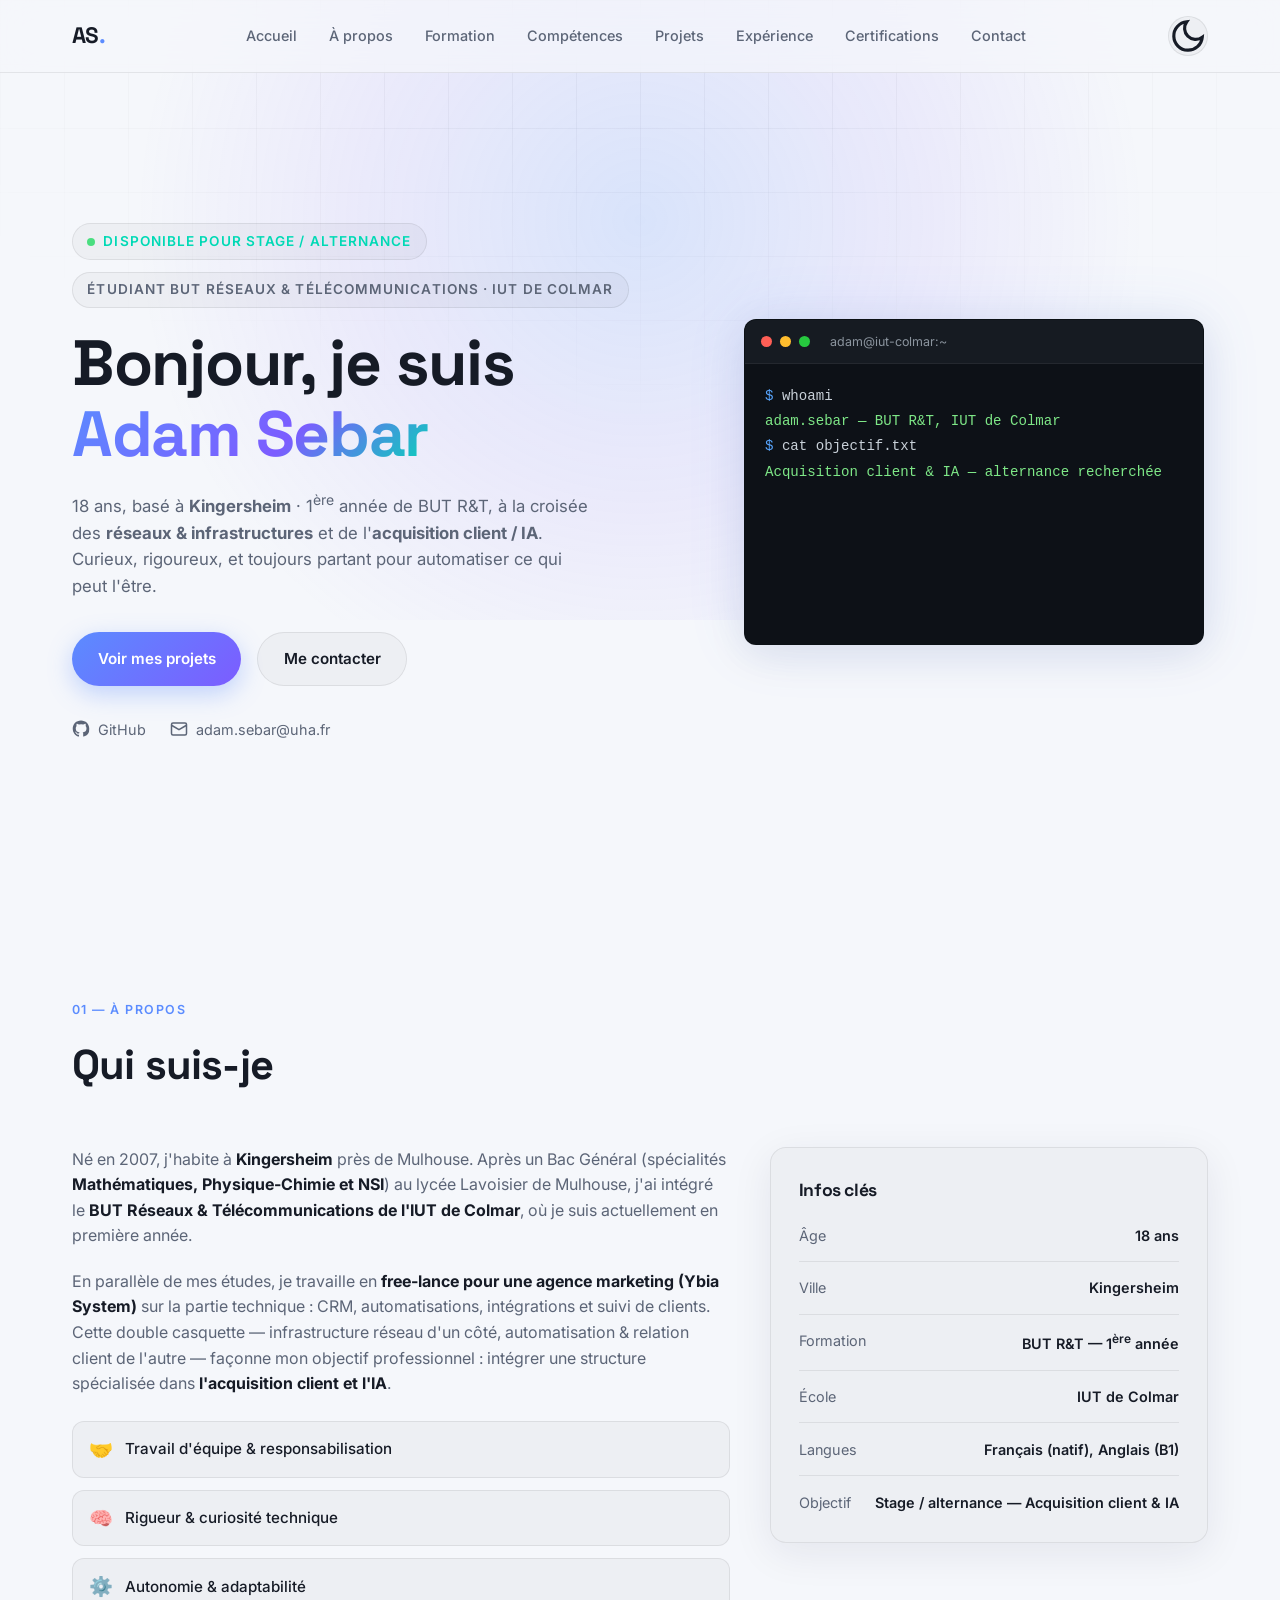
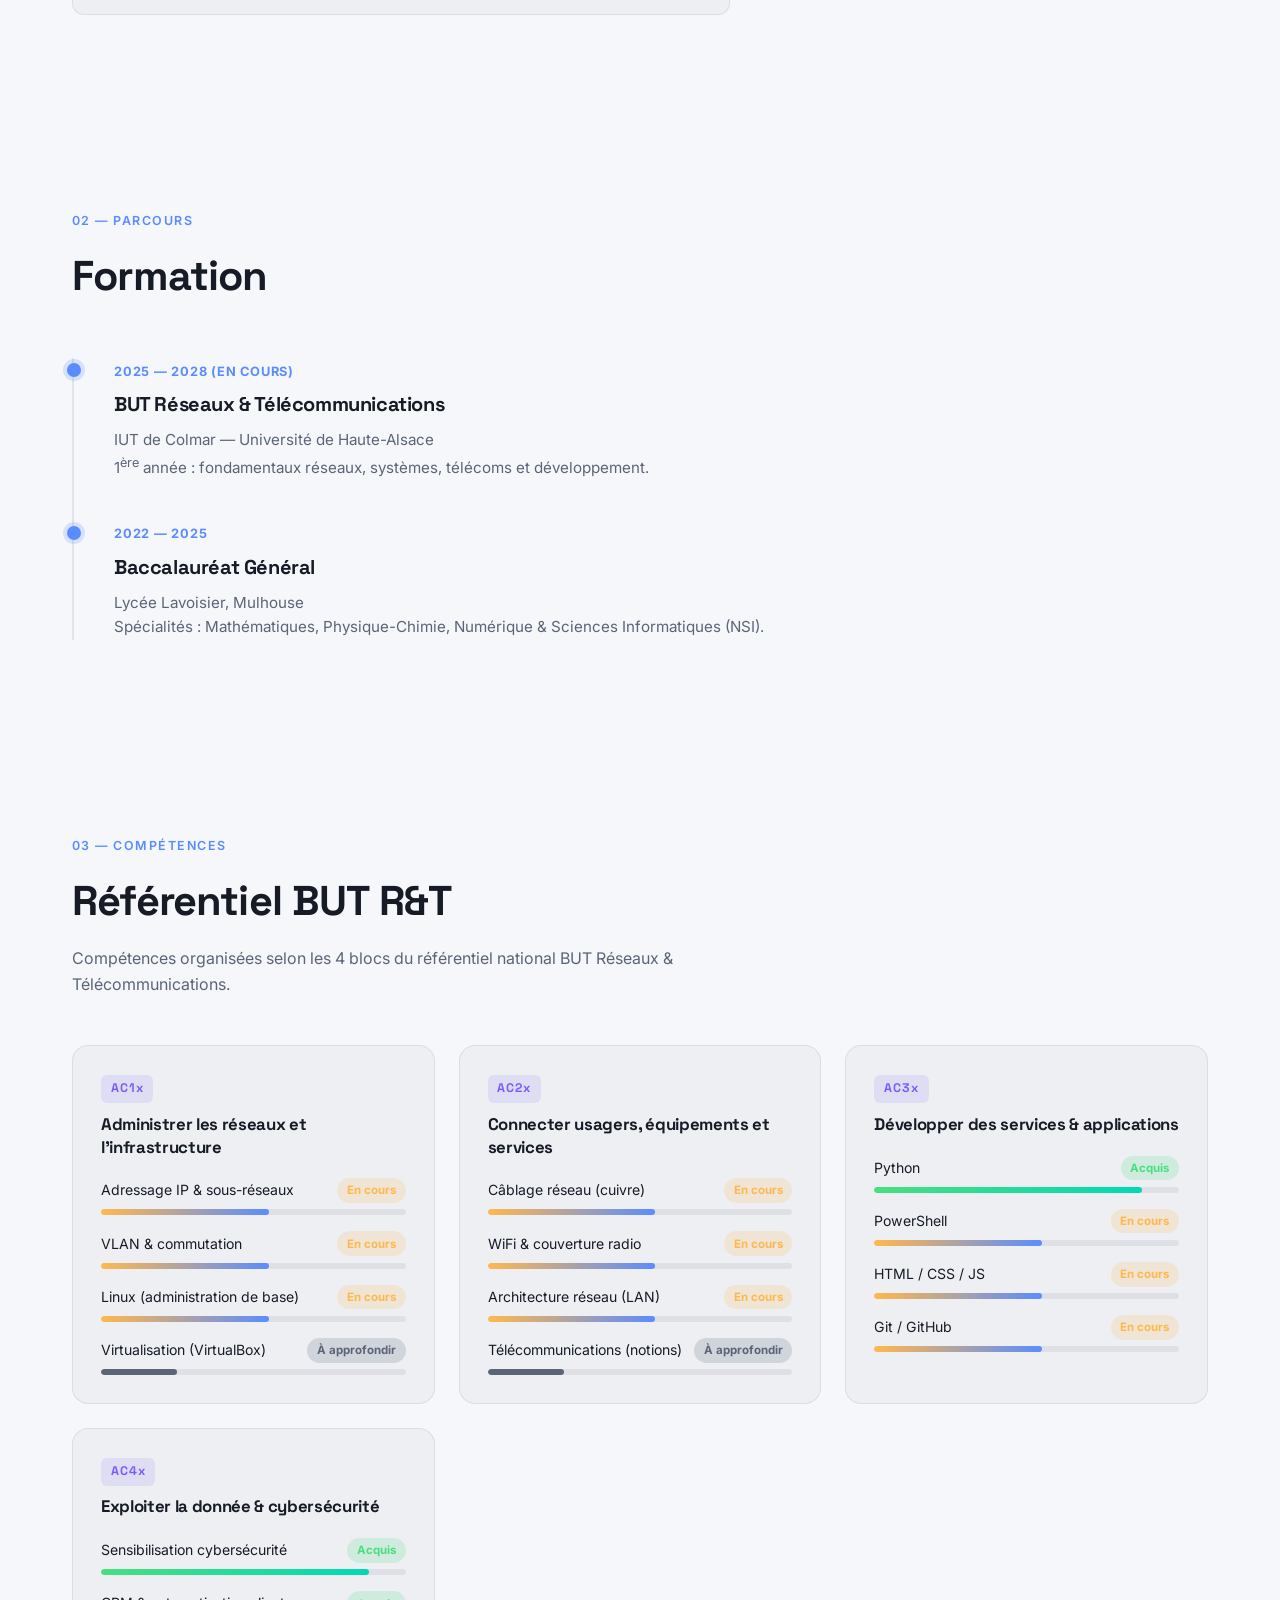
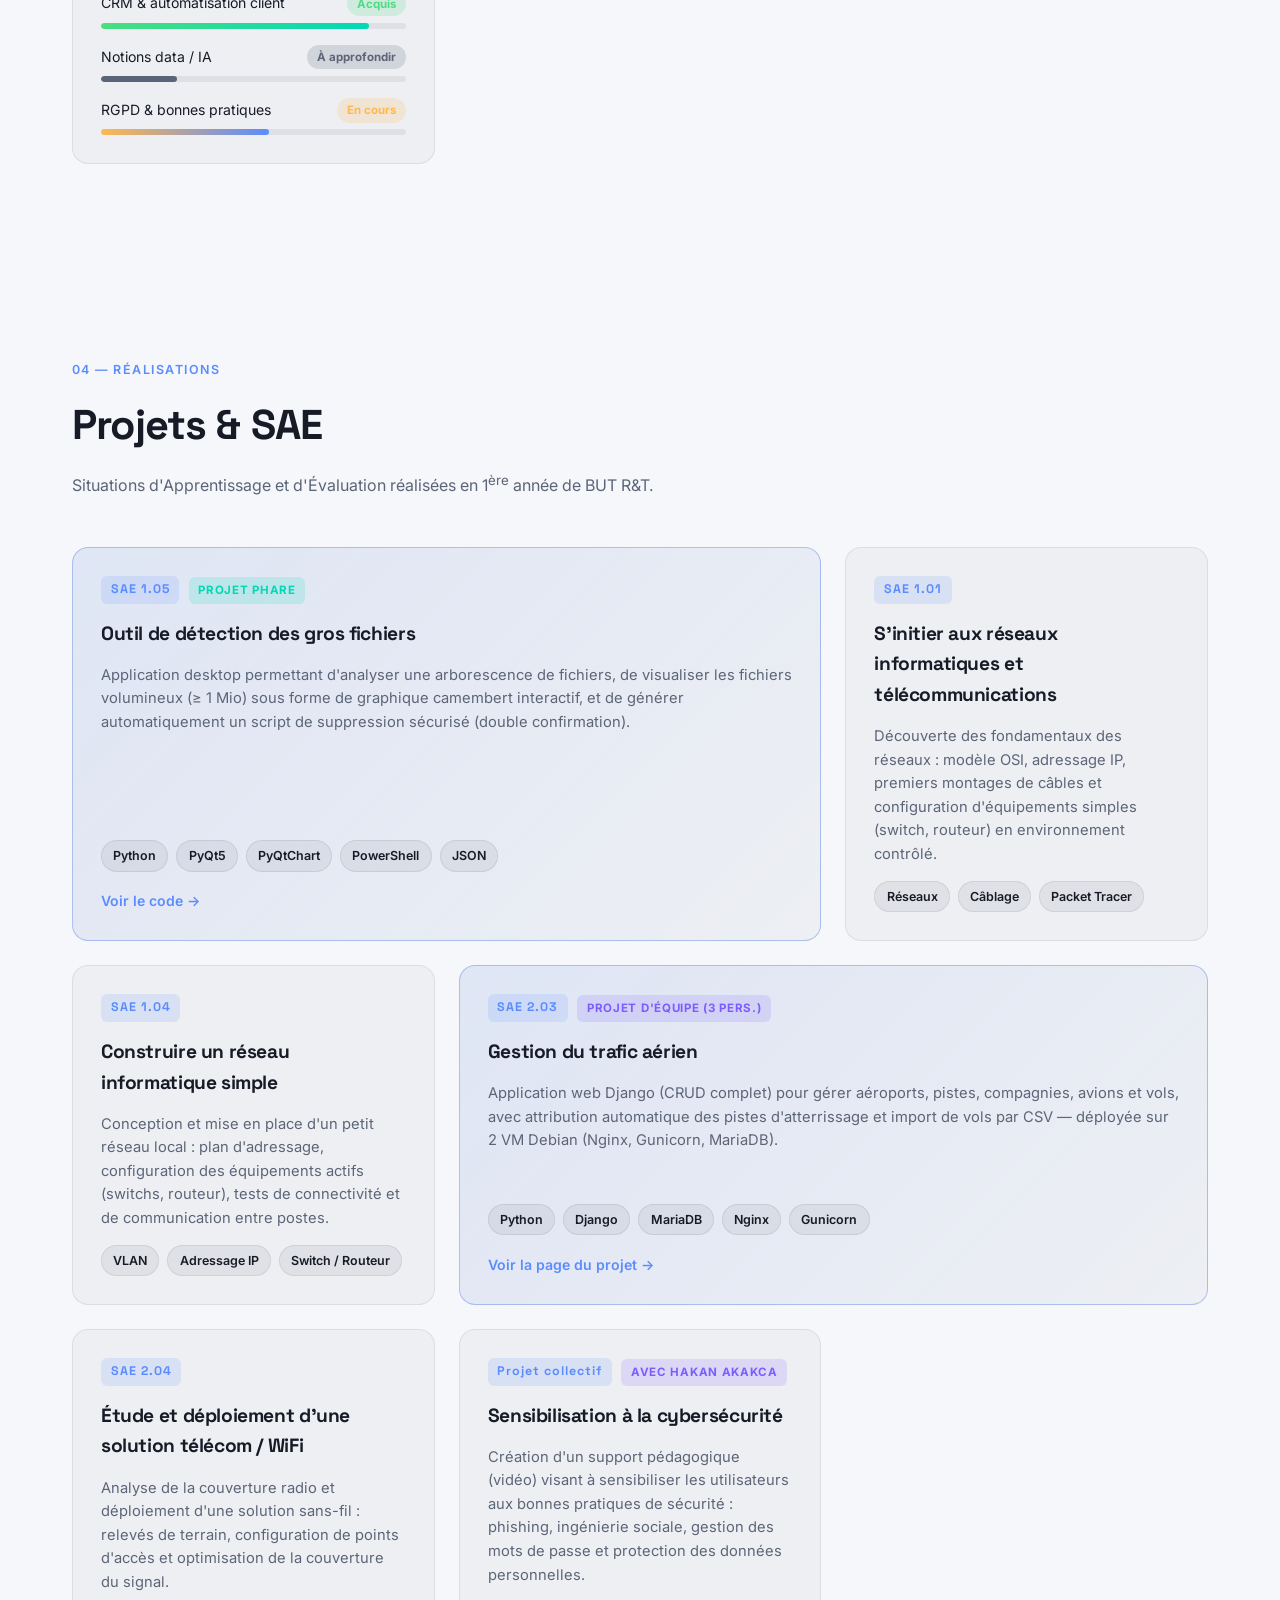
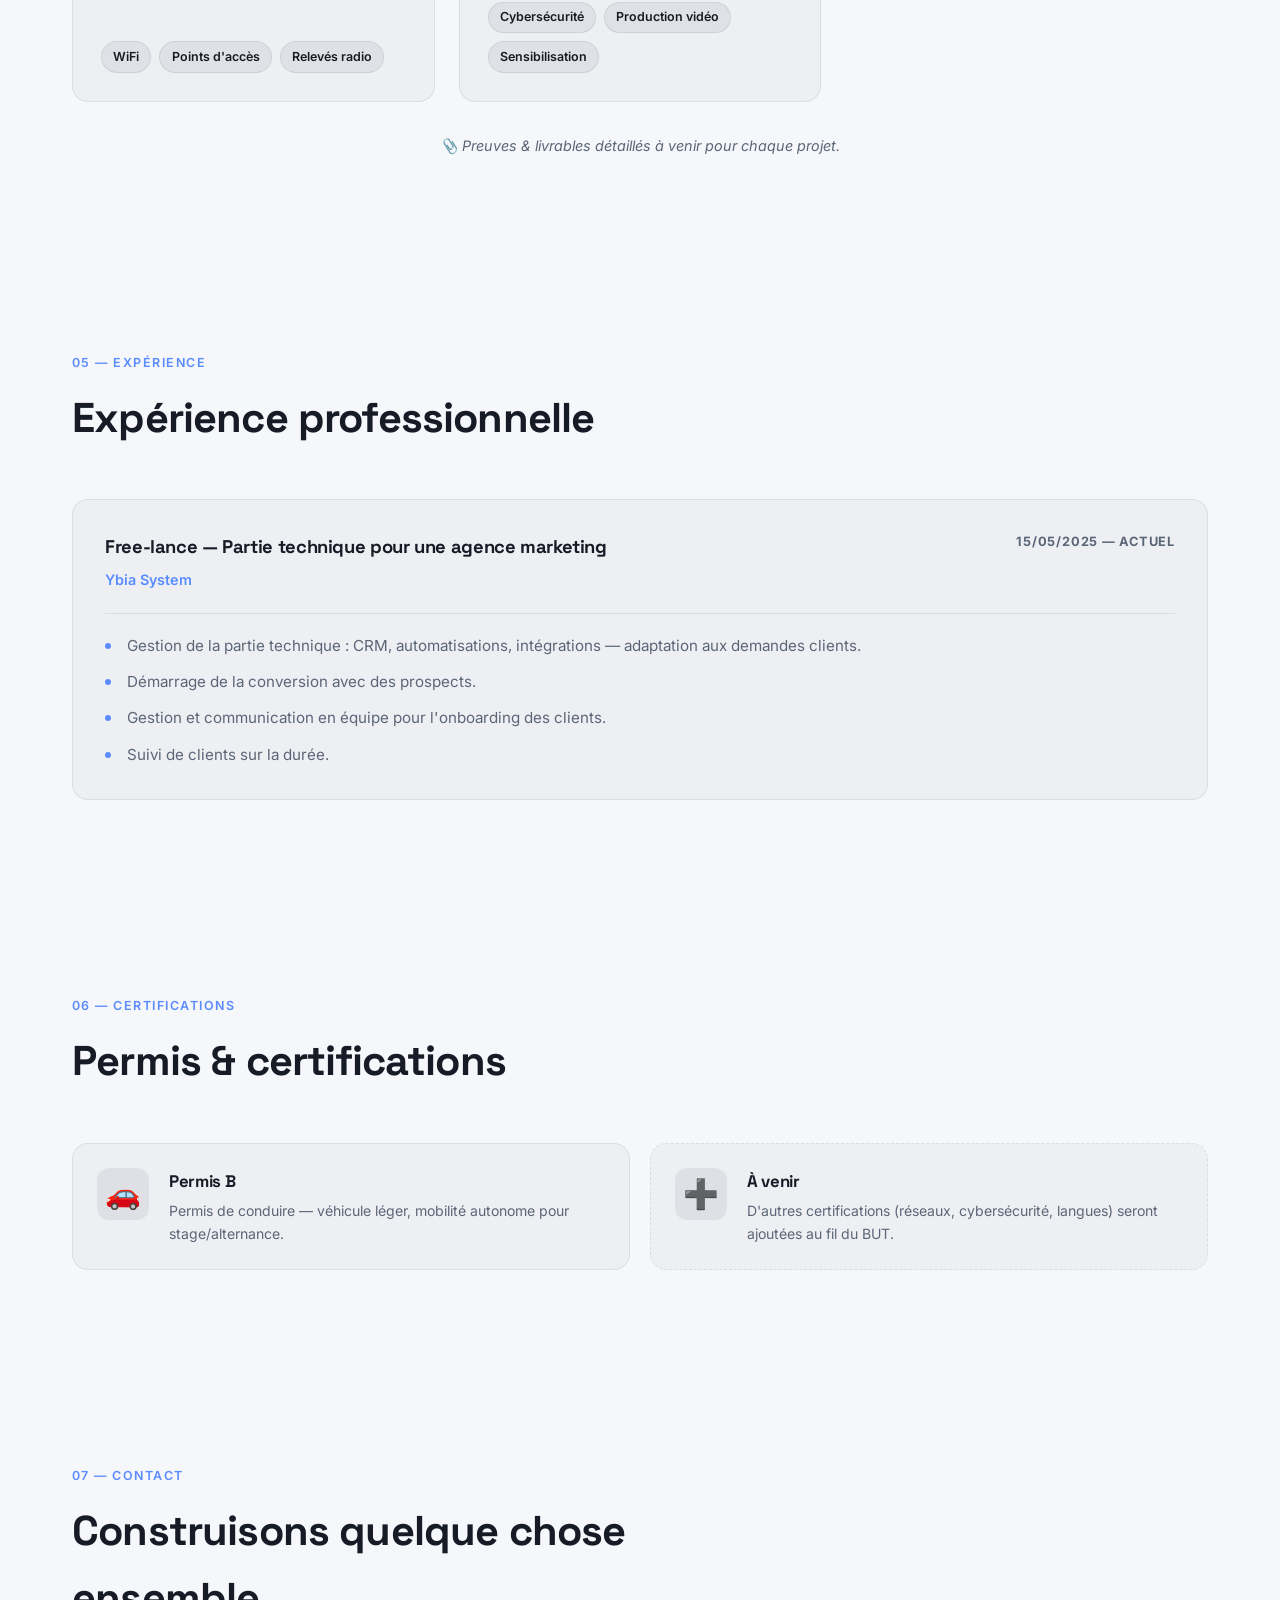
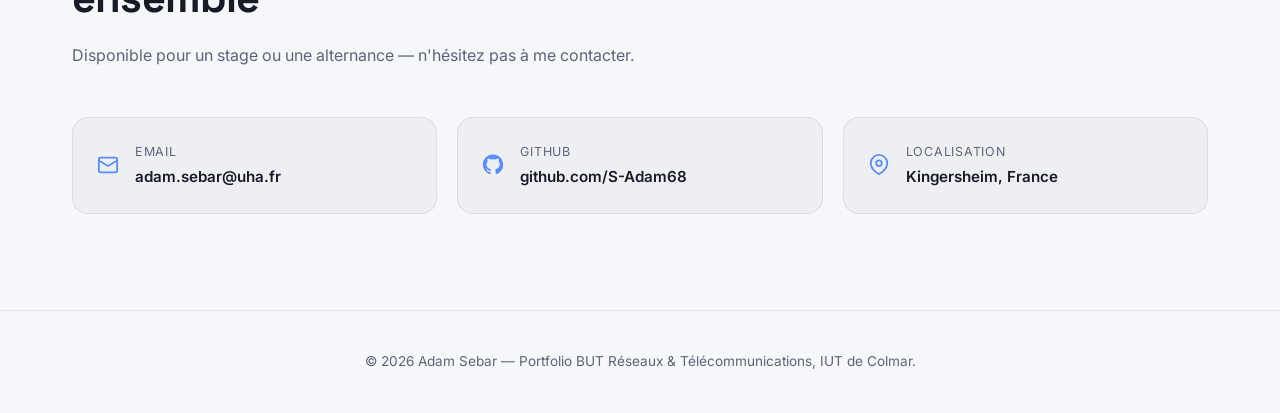
==== index.html @ f0c451a3 "Initial portfolio site (BUT R&T, IUT de Colmar) Single-page portfolio with hero, about, formation, s" ====
<!DOCTYPE html>
<html lang="fr">
<head>
<meta charset="UTF-8">
<meta name="viewport" content="width=device-width, initial-scale=1.0">
<title>Adam Sebar — Portfolio BUT R&T</title>
<link rel="stylesheet" href="css/style.css">
<link rel="preconnect" href="https://fonts.googleapis.com">
<link href="https://fonts.googleapis.com/css2?family=Space+Grotesk:wght@400;500;600;700&family=Inter:wght@300;400;500;600;700&display=swap" rel="stylesheet">
</head>
<body>

<div class="bg-grid"></div>
<div class="bg-glow"></div>

<header class="navbar">
  <div class="nav-inner">
    <a href="#home" class="logo">AS<span class="dot">.</span></a>
    <nav class="nav-links">
      <a href="#home">Accueil</a>
      <a href="#about">À propos</a>
      <a href="#formation">Formation</a>
      <a href="#skills">Compétences</a>
      <a href="#projects">Projets</a>
      <a href="#experience">Expérience</a>
      <a href="#certifications">Certifications</a>
      <a href="#contact">Contact</a>
    </nav>
    <div class="nav-actions">
      <button id="theme-toggle" aria-label="Changer de thème">
        <svg class="icon-sun" viewBox="0 0 24 24" fill="none" stroke="currentColor" stroke-width="2"><circle cx="12" cy="12" r="5"/><path d="M12 1v2M12 21v2M4.22 4.22l1.42 1.42M18.36 18.36l1.42 1.42M1 12h2M21 12h2M4.22 19.78l1.42-1.42M18.36 5.64l1.42-1.42"/></svg>
        <svg class="icon-moon" viewBox="0 0 24 24" fill="none" stroke="currentColor" stroke-width="2"><path d="M21 12.79A9 9 0 1111.21 3 7 7 0 0021 12.79z"/></svg>
      </button>
      <button class="burger" id="burger" aria-label="Menu">
        <span></span><span></span><span></span>
      </button>
    </div>
  </div>
  <nav class="nav-mobile" id="nav-mobile">
    <a href="#home">Accueil</a>
    <a href="#about">À propos</a>
    <a href="#formation">Formation</a>
    <a href="#skills">Compétences</a>
    <a href="#projects">Projets</a>
    <a href="#experience">Expérience</a>
    <a href="#contact">Contact</a>
  </nav>
</header>

<main>

  <!-- HERO -->
  <section id="home" class="hero">
    <div class="hero-content">
      <p class="eyebrow reveal"><span class="pulse-dot"></span>Disponible pour stage / alternance</p>
      <p class="eyebrow eyebrow-secondary reveal">Étudiant BUT Réseaux &amp; Télécommunications · IUT de Colmar</p>
      <h1 class="reveal">Bonjour, je suis <span class="gradient-text">Adam Sebar</span></h1>
      <p class="hero-text reveal">
        18 ans, basé à <strong>Kingersheim</strong> · 1<sup>ère</sup> année de BUT R&amp;T, à la croisée des
        <strong>réseaux &amp; infrastructures</strong> et de l'<strong>acquisition client / IA</strong>.
        Curieux, rigoureux, et toujours partant pour automatiser ce qui peut l'être.
      </p>
      <div class="hero-actions reveal">
        <a href="#projects" class="btn btn-primary">Voir mes projets</a>
        <a href="#contact" class="btn btn-ghost">Me contacter</a>
      </div>
      <div class="hero-links reveal">
        <a href="https://github.com/S-Adam68" target="_blank" rel="noopener">
          <svg viewBox="0 0 24 24" width="18" height="18" fill="currentColor"><path d="M12 .5C5.73.5.98 5.24.98 11.52c0 4.94 3.2 9.13 7.65 10.6.56.1.76-.24.76-.54 0-.27-.01-1-.02-1.96-3.11.68-3.77-1.5-3.77-1.5-.51-1.3-1.24-1.65-1.24-1.65-1.02-.7.08-.68.08-.68 1.12.08 1.71 1.15 1.71 1.15 1 1.7 2.62 1.21 3.26.93.1-.72.39-1.21.71-1.49-2.49-.28-5.1-1.24-5.1-5.54 0-1.22.44-2.22 1.15-3-.12-.28-.5-1.42.11-2.96 0 0 .94-.3 3.08 1.15a10.7 10.7 0 015.6 0c2.14-1.45 3.08-1.15 3.08-1.15.61 1.54.23 2.68.11 2.96.72.78 1.15 1.78 1.15 3 0 4.31-2.62 5.26-5.12 5.54.4.35.76 1.03.76 2.08 0 1.5-.01 2.71-.01 3.08 0 .3.2.65.77.54A10.52 10.52 0 0023.02 11.5C23.02 5.24 18.27.5 12 .5z"/></svg>
          GitHub
        </a>
        <a href="mailto:adam.sebar@uha.fr">
          <svg viewBox="0 0 24 24" width="18" height="18" fill="none" stroke="currentColor" stroke-width="2"><rect x="2" y="4" width="20" height="16" rx="2"/><path d="M2 7l10 6 10-6"/></svg>
          adam.sebar@uha.fr
        </a>
      </div>
    </div>
    <div class="hero-visual reveal">
      <div class="terminal">
        <div class="terminal-bar">
          <span class="dot dot-red"></span>
          <span class="dot dot-yellow"></span>
          <span class="dot dot-green"></span>
          <span class="terminal-title">adam@iut-colmar:~</span>
        </div>
        <div class="terminal-body" id="terminal-body"></div>
      </div>
    </div>
  </section>

  <!-- ABOUT -->
  <section id="about" class="section">
    <div class="section-head reveal">
      <span class="tag">01 — À propos</span>
      <h2>Qui suis-je</h2>
    </div>
    <div class="about-grid">
      <div class="about-text reveal">
        <p>
          Né en 2007, j'habite à <strong>Kingersheim</strong> près de Mulhouse. Après un Bac Général
          (spécialités <strong>Mathématiques, Physique-Chimie et NSI</strong>) au lycée Lavoisier de Mulhouse,
          j'ai intégré le <strong>BUT Réseaux &amp; Télécommunications de l'IUT de Colmar</strong>, où je suis
          actuellement en première année.
        </p>
        <p>
          En parallèle de mes études, je travaille en <strong>free-lance pour une agence marketing
          (Ybia System)</strong> sur la partie technique : CRM, automatisations, intégrations et suivi
          de clients. Cette double casquette — infrastructure réseau d'un côté, automatisation &amp;
          relation client de l'autre — façonne mon objectif professionnel : intégrer une structure
          spécialisée dans <strong>l'acquisition client et l'IA</strong>.
        </p>
        <ul class="quality-list">
          <li><span class="q-icon">🤝</span> Travail d'équipe &amp; responsabilisation</li>
          <li><span class="q-icon">🧠</span> Rigueur &amp; curiosité technique</li>
          <li><span class="q-icon">⚙️</span> Autonomie &amp; adaptabilité</li>
        </ul>
      </div>
      <div class="about-side reveal">
        <div class="info-card">
          <h3>Infos clés</h3>
          <ul>
            <li><span>Âge</span><span>18 ans</span></li>
            <li><span>Ville</span><span>Kingersheim</span></li>
            <li><span>Formation</span><span>BUT R&amp;T — 1<sup>ère</sup> année</span></li>
            <li><span>École</span><span>IUT de Colmar</span></li>
            <li><span>Langues</span><span>Français (natif), Anglais (B1)</span></li>
            <li><span>Objectif</span><span>Stage / alternance — Acquisition client &amp; IA</span></li>
          </ul>
        </div>
      </div>
    </div>
  </section>

  <!-- FORMATION -->
  <section id="formation" class="section">
    <div class="section-head reveal">
      <span class="tag">02 — Parcours</span>
      <h2>Formation</h2>
    </div>
    <div class="timeline">
      <div class="timeline-item reveal">
        <div class="timeline-dot"></div>
        <div class="timeline-content">
          <span class="timeline-date">2025 — 2028 (en cours)</span>
          <h3>BUT Réseaux &amp; Télécommunications</h3>
          <p>IUT de Colmar — Université de Haute-Alsace<br>1<sup>ère</sup> année : fondamentaux réseaux, systèmes, télécoms et développement.</p>
        </div>
      </div>
      <div class="timeline-item reveal">
        <div class="timeline-dot"></div>
        <div class="timeline-content">
          <span class="timeline-date">2022 — 2025</span>
          <h3>Baccalauréat Général</h3>
          <p>Lycée Lavoisier, Mulhouse<br>Spécialités : Mathématiques, Physique-Chimie, Numérique &amp; Sciences Informatiques (NSI).</p>
        </div>
      </div>
    </div>
  </section>

  <!-- SKILLS -->
  <section id="skills" class="section">
    <div class="section-head reveal">
      <span class="tag">03 — Compétences</span>
      <h2>Référentiel BUT R&amp;T</h2>
      <p class="section-sub">Compétences organisées selon les 4 blocs du référentiel national BUT Réseaux &amp; Télécommunications.</p>
    </div>

    <div class="skills-grid">

      <div class="skill-card reveal">
        <div class="skill-head">
          <span class="skill-code">AC1x</span>
          <h3>Administrer les réseaux et l'infrastructure</h3>
        </div>
        <ul class="skill-list">
          <li>
            <div class="skill-row"><span>Adressage IP &amp; sous-réseaux</span><span class="level level-cours">En cours</span></div>
            <div class="bar"><span class="bar-fill fill-cours"></span></div>
          </li>
          <li>
            <div class="skill-row"><span>VLAN &amp; commutation</span><span class="level level-cours">En cours</span></div>
            <div class="bar"><span class="bar-fill fill-cours"></span></div>
          </li>
          <li>
            <div class="skill-row"><span>Linux (administration de base)</span><span class="level level-cours">En cours</span></div>
            <div class="bar"><span class="bar-fill fill-cours"></span></div>
          </li>
          <li>
            <div class="skill-row"><span>Virtualisation (VirtualBox)</span><span class="level level-approfondir">À approfondir</span></div>
            <div class="bar"><span class="bar-fill fill-approfondir"></span></div>
          </li>
        </ul>
      </div>

      <div class="skill-card reveal">
        <div class="skill-head">
          <span class="skill-code">AC2x</span>
          <h3>Connecter usagers, équipements et services</h3>
        </div>
        <ul class="skill-list">
          <li>
            <div class="skill-row"><span>Câblage réseau (cuivre)</span><span class="level level-cours">En cours</span></div>
            <div class="bar"><span class="bar-fill fill-cours"></span></div>
          </li>
          <li>
            <div class="skill-row"><span>WiFi &amp; couverture radio</span><span class="level level-cours">En cours</span></div>
            <div class="bar"><span class="bar-fill fill-cours"></span></div>
          </li>
          <li>
            <div class="skill-row"><span>Architecture réseau (LAN)</span><span class="level level-cours">En cours</span></div>
            <div class="bar"><span class="bar-fill fill-cours"></span></div>
          </li>
          <li>
            <div class="skill-row"><span>Télécommunications (notions)</span><span class="level level-approfondir">À approfondir</span></div>
            <div class="bar"><span class="bar-fill fill-approfondir"></span></div>
          </li>
        </ul>
      </div>

      <div class="skill-card reveal">
        <div class="skill-head">
          <span class="skill-code">AC3x</span>
          <h3>Développer des services &amp; applications</h3>
        </div>
        <ul class="skill-list">
          <li>
            <div class="skill-row"><span>Python</span><span class="level level-acquis">Acquis</span></div>
            <div class="bar"><span class="bar-fill fill-acquis"></span></div>
          </li>
          <li>
            <div class="skill-row"><span>PowerShell</span><span class="level level-cours">En cours</span></div>
            <div class="bar"><span class="bar-fill fill-cours"></span></div>
          </li>
          <li>
            <div class="skill-row"><span>HTML / CSS / JS</span><span class="level level-cours">En cours</span></div>
            <div class="bar"><span class="bar-fill fill-cours"></span></div>
          </li>
          <li>
            <div class="skill-row"><span>Git / GitHub</span><span class="level level-cours">En cours</span></div>
            <div class="bar"><span class="bar-fill fill-cours"></span></div>
          </li>
        </ul>
      </div>

      <div class="skill-card reveal">
        <div class="skill-head">
          <span class="skill-code">AC4x</span>
          <h3>Exploiter la donnée &amp; cybersécurité</h3>
        </div>
        <ul class="skill-list">
          <li>
            <div class="skill-row"><span>Sensibilisation cybersécurité</span><span class="level level-acquis">Acquis</span></div>
            <div class="bar"><span class="bar-fill fill-acquis"></span></div>
          </li>
          <li>
            <div class="skill-row"><span>CRM &amp; automatisation client</span><span class="level level-acquis">Acquis</span></div>
            <div class="bar"><span class="bar-fill fill-acquis"></span></div>
          </li>
          <li>
            <div class="skill-row"><span>Notions data / IA</span><span class="level level-approfondir">À approfondir</span></div>
            <div class="bar"><span class="bar-fill fill-approfondir"></span></div>
          </li>
          <li>
            <div class="skill-row"><span>RGPD &amp; bonnes pratiques</span><span class="level level-cours">En cours</span></div>
            <div class="bar"><span class="bar-fill fill-cours"></span></div>
          </li>
        </ul>
      </div>

    </div>
  </section>

  <!-- PROJECTS -->
  <section id="projects" class="section">
    <div class="section-head reveal">
      <span class="tag">04 — Réalisations</span>
      <h2>Projets &amp; SAE</h2>
      <p class="section-sub">Situations d'Apprentissage et d'Évaluation réalisées en 1<sup>ère</sup> année de BUT R&amp;T.</p>
    </div>

    <div class="projects-grid">

      <article class="project-card featured reveal">
        <div class="project-top">
          <span class="project-code">SAE 1.05</span>
          <span class="project-pill">Projet phare</span>
        </div>
        <h3>Outil de détection des gros fichiers</h3>
        <p>
          Application desktop permettant d'analyser une arborescence de fichiers, de visualiser les
          fichiers volumineux (≥ 1 Mio) sous forme de graphique camembert interactif, et de générer
          automatiquement un script de suppression sécurisé (double confirmation).
        </p>
        <ul class="tech-list">
          <li>Python</li><li>PyQt5</li><li>PyQtChart</li><li>PowerShell</li><li>JSON</li>
        </ul>
        <a class="project-link" href="https://github.com/S-Adam68" target="_blank" rel="noopener">Voir le code →</a>
      </article>

      <article class="project-card reveal">
        <div class="project-top">
          <span class="project-code">SAE 1.01</span>
        </div>
        <h3>S'initier aux réseaux informatiques et télécommunications</h3>
        <p>
          Découverte des fondamentaux des réseaux : modèle OSI, adressage IP, premiers montages
          de câbles et configuration d'équipements simples (switch, routeur) en environnement
          contrôlé.
        </p>
        <ul class="tech-list">
          <li>Réseaux</li><li>Câblage</li><li>Packet Tracer</li>
        </ul>
      </article>

      <article class="project-card reveal">
        <div class="project-top">
          <span class="project-code">SAE 1.04</span>
        </div>
        <h3>Construire un réseau informatique simple</h3>
        <p>
          Conception et mise en place d'un petit réseau local : plan d'adressage, configuration
          des équipements actifs (switchs, routeur), tests de connectivité et de communication
          entre postes.
        </p>
        <ul class="tech-list">
          <li>VLAN</li><li>Adressage IP</li><li>Switch / Routeur</li>
        </ul>
      </article>

      <article class="project-card featured reveal">
        <div class="project-top">
          <span class="project-code">SAE 2.03</span>
          <span class="project-pill pill-secondary">Projet d'équipe (3 pers.)</span>
        </div>
        <h3>Gestion du trafic aérien</h3>
        <p>
          Application web Django (CRUD complet) pour gérer aéroports, pistes, compagnies, avions
          et vols, avec attribution automatique des pistes d'atterrissage et import de vols par
          CSV — déployée sur 2 VM Debian (Nginx, Gunicorn, MariaDB).
        </p>
        <ul class="tech-list">
          <li>Python</li><li>Django</li><li>MariaDB</li><li>Nginx</li><li>Gunicorn</li>
        </ul>
        <a class="project-link" href="projets/sae-2-03-trafic-aerien.html">Voir la page du projet →</a>
      </article>

      <article class="project-card reveal">
        <div class="project-top">
          <span class="project-code">SAE 2.04</span>
        </div>
        <h3>Étude et déploiement d'une solution télécom / WiFi</h3>
        <p>
          Analyse de la couverture radio et déploiement d'une solution sans-fil : relevés
          de terrain, configuration de points d'accès et optimisation de la couverture
          du signal.
        </p>
        <ul class="tech-list">
          <li>WiFi</li><li>Points d'accès</li><li>Relevés radio</li>
        </ul>
      </article>

      <article class="project-card reveal">
        <div class="project-top">
          <span class="project-code">Projet collectif</span>
          <span class="project-pill pill-secondary">Avec Hakan Akakca</span>
        </div>
        <h3>Sensibilisation à la cybersécurité</h3>
        <p>
          Création d'un support pédagogique (vidéo) visant à sensibiliser les utilisateurs aux
          bonnes pratiques de sécurité : phishing, ingénierie sociale, gestion des mots de passe
          et protection des données personnelles.
        </p>
        <ul class="tech-list">
          <li>Cybersécurité</li><li>Production vidéo</li><li>Sensibilisation</li>
        </ul>
      </article>

    </div>

    <p class="proof-note reveal">📎 Preuves &amp; livrables détaillés à venir pour chaque projet.</p>
  </section>

  <!-- EXPERIENCE -->
  <section id="experience" class="section">
    <div class="section-head reveal">
      <span class="tag">05 — Expérience</span>
      <h2>Expérience professionnelle</h2>
    </div>
    <div class="exp-card reveal">
      <div class="exp-head">
        <div>
          <h3>Free-lance — Partie technique pour une agence marketing</h3>
          <span class="exp-company">Ybia System</span>
        </div>
        <span class="exp-date">15/05/2025 — Actuel</span>
      </div>
      <ul class="exp-list">
        <li>Gestion de la partie technique : CRM, automatisations, intégrations — adaptation aux demandes clients.</li>
        <li>Démarrage de la conversion avec des prospects.</li>
        <li>Gestion et communication en équipe pour l'onboarding des clients.</li>
        <li>Suivi de clients sur la durée.</li>
      </ul>
    </div>
  </section>

  <!-- CERTIFICATIONS -->
  <section id="certifications" class="section">
    <div class="section-head reveal">
      <span class="tag">06 — Certifications</span>
      <h2>Permis &amp; certifications</h2>
    </div>
    <div class="cert-grid">
      <div class="cert-card reveal">
        <div class="cert-icon">🚗</div>
        <div>
          <h3>Permis B</h3>
          <p>Permis de conduire — véhicule léger, mobilité autonome pour stage/alternance.</p>
        </div>
      </div>
      <div class="cert-card cert-placeholder reveal">
        <div class="cert-icon">➕</div>
        <div>
          <h3>À venir</h3>
          <p>D'autres certifications (réseaux, cybersécurité, langues) seront ajoutées au fil du BUT.</p>
        </div>
      </div>
    </div>
  </section>

  <!-- CONTACT -->
  <section id="contact" class="section">
    <div class="section-head reveal">
      <span class="tag">07 — Contact</span>
      <h2>Construisons quelque chose ensemble</h2>
      <p class="section-sub">Disponible pour un stage ou une alternance — n'hésitez pas à me contacter.</p>
    </div>
    <div class="contact-grid reveal">
      <a class="contact-card" href="mailto:adam.sebar@uha.fr">
        <svg viewBox="0 0 24 24" width="22" height="22" fill="none" stroke="currentColor" stroke-width="2"><rect x="2" y="4" width="20" height="16" rx="2"/><path d="M2 7l10 6 10-6"/></svg>
        <div>
          <span class="contact-label">Email</span>
          <span class="contact-value">adam.sebar@uha.fr</span>
        </div>
      </a>
      <a class="contact-card" href="https://github.com/S-Adam68" target="_blank" rel="noopener">
        <svg viewBox="0 0 24 24" width="22" height="22" fill="currentColor"><path d="M12 .5C5.73.5.98 5.24.98 11.52c0 4.94 3.2 9.13 7.65 10.6.56.1.76-.24.76-.54 0-.27-.01-1-.02-1.96-3.11.68-3.77-1.5-3.77-1.5-.51-1.3-1.24-1.65-1.24-1.65-1.02-.7.08-.68.08-.68 1.12.08 1.71 1.15 1.71 1.15 1 1.7 2.62 1.21 3.26.93.1-.72.39-1.21.71-1.49-2.49-.28-5.1-1.24-5.1-5.54 0-1.22.44-2.22 1.15-3-.12-.28-.5-1.42.11-2.96 0 0 .94-.3 3.08 1.15a10.7 10.7 0 015.6 0c2.14-1.45 3.08-1.15 3.08-1.15.61 1.54.23 2.68.11 2.96.72.78 1.15 1.78 1.15 3 0 4.31-2.62 5.26-5.12 5.54.4.35.76 1.03.76 2.08 0 1.5-.01 2.71-.01 3.08 0 .3.2.65.77.54A10.52 10.52 0 0023.02 11.5C23.02 5.24 18.27.5 12 .5z"/></svg>
        <div>
          <span class="contact-label">GitHub</span>
          <span class="contact-value">github.com/S-Adam68</span>
        </div>
      </a>
      <div class="contact-card no-link">
        <svg viewBox="0 0 24 24" width="22" height="22" fill="none" stroke="currentColor" stroke-width="2"><path d="M21 10c0 7-9 12-9 12s-9-5-9-12a9 9 0 0118 0z"/><circle cx="12" cy="10" r="3"/></svg>
        <div>
          <span class="contact-label">Localisation</span>
          <span class="contact-value">Kingersheim, France</span>
        </div>
      </div>
    </div>
  </section>

</main>

<footer class="footer">
  <p>© 2026 Adam Sebar — Portfolio BUT Réseaux &amp; Télécommunications, IUT de Colmar.</p>
</footer>

<script src="js/script.js"></script>
</body>
</html>
---- css/style.css ----
/* ============ Variables ============ */
:root {
  --bg: #0a0e17;
  --bg-soft: #0f1422;
  --surface: rgba(255, 255, 255, 0.04);
  --surface-strong: rgba(255, 255, 255, 0.07);
  --border: rgba(255, 255, 255, 0.08);
  --text: #e8ecf4;
  --text-muted: #9aa4b8;
  --accent: #5b8cff;
  --accent-2: #7c5cff;
  --accent-3: #00d9b5;
  --danger: #ff6b6b;
  --warn: #ffb84d;
  --ok: #4ade80;
  --radius: 16px;
  --shadow: 0 10px 40px rgba(0, 0, 0, 0.35);
  --font-display: 'Space Grotesk', sans-serif;
  --font-body: 'Inter', sans-serif;
}

[data-theme="light"] {
  --bg: #f5f7fb;
  --bg-soft: #ffffff;
  --surface: rgba(10, 14, 23, 0.03);
  --surface-strong: rgba(10, 14, 23, 0.06);
  --border: rgba(10, 14, 23, 0.08);
  --text: #161b26;
  --text-muted: #5c6577;
  --shadow: 0 10px 40px rgba(20, 30, 60, 0.08);
}

* { margin: 0; padding: 0; box-sizing: border-box; }

html { scroll-behavior: smooth; }

body {
  font-family: var(--font-body);
  background: var(--bg);
  color: var(--text);
  line-height: 1.6;
  overflow-x: hidden;
  transition: background 0.4s ease, color 0.4s ease;
}

h1, h2, h3 { font-family: var(--font-display); font-weight: 700; letter-spacing: -0.02em; }

a { color: inherit; text-decoration: none; }

ul { list-style: none; }

img, svg { display: block; }

/* ============ Background fx ============ */
.bg-grid {
  position: fixed;
  inset: 0;
  background-image:
    linear-gradient(var(--border) 1px, transparent 1px),
    linear-gradient(90deg, var(--border) 1px, transparent 1px);
  background-size: 64px 64px;
  mask-image: radial-gradient(ellipse 80% 60% at 50% 0%, #000 30%, transparent 80%);
  pointer-events: none;
  z-index: 0;
  opacity: 0.5;
}

.bg-glow {
  position: fixed;
  top: -20%;
  left: 50%;
  transform: translateX(-50%);
  width: 1200px;
  height: 800px;
  background: radial-gradient(circle, rgba(91, 140, 255, 0.18) 0%, rgba(124, 92, 255, 0.08) 40%, transparent 70%);
  pointer-events: none;
  z-index: 0;
}

/* ============ Navbar ============ */
.navbar {
  position: fixed;
  top: 0;
  left: 0;
  right: 0;
  z-index: 100;
  backdrop-filter: blur(16px);
  background: color-mix(in srgb, var(--bg) 70%, transparent);
  border-bottom: 1px solid var(--border);
}

.nav-inner {
  max-width: 1200px;
  margin: 0 auto;
  padding: 1rem 2rem;
  display: flex;
  align-items: center;
  justify-content: space-between;
}

.logo {
  font-family: var(--font-display);
  font-size: 1.4rem;
  font-weight: 700;
  letter-spacing: -0.03em;
}

.logo .dot { color: var(--accent); }

.nav-links {
  display: flex;
  gap: 2rem;
}

.nav-links a {
  font-size: 0.9rem;
  font-weight: 500;
  color: var(--text-muted);
  transition: color 0.2s ease;
  position: relative;
}

.nav-links a:hover { color: var(--text); }

.nav-actions { display: flex; align-items: center; gap: 0.75rem; }

#theme-toggle {
  width: 40px;
  height: 40px;
  border-radius: 50%;
  border: 1px solid var(--border);
  background: var(--surface);
  color: var(--text);
  cursor: pointer;
  display: grid;
  place-items: center;
  transition: background 0.2s ease, transform 0.2s ease;
}

#theme-toggle:hover { transform: scale(1.06); background: var(--surface-strong); }

#theme-toggle .icon-moon { display: none; }
[data-theme="light"] #theme-toggle .icon-sun { display: none; }
[data-theme="light"] #theme-toggle .icon-moon { display: block; }

.burger {
  display: none;
  flex-direction: column;
  gap: 5px;
  width: 40px;
  height: 40px;
  border-radius: 50%;
  border: 1px solid var(--border);
  background: var(--surface);
  cursor: pointer;
  align-items: center;
  justify-content: center;
}

.burger span {
  display: block;
  width: 18px;
  height: 2px;
  background: var(--text);
  border-radius: 2px;
  transition: all 0.25s ease;
}

.nav-mobile {
  display: none;
  flex-direction: column;
  padding: 0 2rem 1rem;
  gap: 0.25rem;
}

.nav-mobile a {
  padding: 0.6rem 0;
  font-size: 0.95rem;
  color: var(--text-muted);
  border-bottom: 1px solid var(--border);
}

.nav-mobile.open { display: flex; }

/* ============ Layout ============ */
main { position: relative; z-index: 1; }

.section {
  max-width: 1200px;
  margin: 0 auto;
  padding: 6rem 2rem;
}

.section-head { margin-bottom: 3rem; max-width: 640px; }

.tag {
  display: inline-block;
  font-size: 0.78rem;
  font-weight: 600;
  letter-spacing: 0.12em;
  text-transform: uppercase;
  color: var(--accent);
  margin-bottom: 0.75rem;
}

.section-head h2 {
  font-size: clamp(1.8rem, 4vw, 2.6rem);
  margin-bottom: 0.75rem;
}

.section-sub { color: var(--text-muted); font-size: 1rem; }

/* ============ Hero ============ */
.hero {
  min-height: 100vh;
  display: flex;
  align-items: center;
  justify-content: space-between;
  gap: 3rem;
  max-width: 1200px;
  margin: 0 auto;
  padding: 8rem 2rem 4rem;
  position: relative;
  z-index: 1;
  flex-wrap: wrap;
}

.hero-content { max-width: 620px; }

.eyebrow {
  display: inline-flex;
  align-items: center;
  gap: 0.5rem;
  font-size: 0.85rem;
  font-weight: 600;
  color: var(--accent-3);
  letter-spacing: 0.08em;
  text-transform: uppercase;
  margin-bottom: 0.75rem;
  padding: 0.4rem 0.9rem;
  border: 1px solid var(--border);
  border-radius: 999px;
  background: var(--surface);
}

.eyebrow-secondary {
  color: var(--text-muted);
  margin-bottom: 1.25rem;
}

.pulse-dot {
  width: 8px;
  height: 8px;
  border-radius: 50%;
  background: var(--ok);
  box-shadow: 0 0 0 0 rgba(74, 222, 128, 0.6);
  animation: pulse 2s infinite;
}

@keyframes pulse {
  0% { box-shadow: 0 0 0 0 rgba(74, 222, 128, 0.6); }
  70% { box-shadow: 0 0 0 8px rgba(74, 222, 128, 0); }
  100% { box-shadow: 0 0 0 0 rgba(74, 222, 128, 0); }
}

.hero h1 {
  font-size: clamp(2.4rem, 6vw, 4rem);
  line-height: 1.1;
  margin-bottom: 1.25rem;
}

.gradient-text {
  background: linear-gradient(135deg, var(--accent), var(--accent-2) 60%, var(--accent-3));
  -webkit-background-clip: text;
  background-clip: text;
  color: transparent;
}

.hero-text {
  color: var(--text-muted);
  font-size: 1.05rem;
  max-width: 520px;
  margin-bottom: 2rem;
}

.hero-actions { display: flex; gap: 1rem; margin-bottom: 2rem; flex-wrap: wrap; }

.btn {
  padding: 0.85rem 1.6rem;
  border-radius: 999px;
  font-weight: 600;
  font-size: 0.95rem;
  transition: transform 0.2s ease, box-shadow 0.2s ease, background 0.2s ease;
  display: inline-flex;
  align-items: center;
  gap: 0.5rem;
}

.btn-primary {
  background: linear-gradient(135deg, var(--accent), var(--accent-2));
  color: #fff;
  box-shadow: 0 8px 24px rgba(91, 140, 255, 0.35);
}

.btn-primary:hover { transform: translateY(-2px); box-shadow: 0 12px 32px rgba(91, 140, 255, 0.45); }

.btn-ghost {
  border: 1px solid var(--border);
  background: var(--surface);
  color: var(--text);
}

.btn-ghost:hover { background: var(--surface-strong); transform: translateY(-2px); }

.hero-links { display: flex; gap: 1.5rem; flex-wrap: wrap; }

.hero-links a {
  display: inline-flex;
  align-items: center;
  gap: 0.5rem;
  font-size: 0.9rem;
  color: var(--text-muted);
  transition: color 0.2s ease;
}

.hero-links a:hover { color: var(--accent); }

/* Hero visual — terminal */
.hero-visual { display: flex; align-items: center; justify-content: center; flex: 1 1 380px; }

.terminal {
  width: 100%;
  max-width: 460px;
  background: #0d1117;
  border: 1px solid var(--border);
  border-radius: 12px;
  overflow: hidden;
  box-shadow: var(--shadow), 0 0 60px rgba(91, 140, 255, 0.12);
  font-family: 'Space Mono', 'Courier New', monospace;
}

.terminal-bar {
  display: flex;
  align-items: center;
  gap: 0.5rem;
  padding: 0.7rem 1rem;
  background: #161b22;
  border-bottom: 1px solid rgba(255,255,255,0.06);
}

.terminal-bar .dot { width: 11px; height: 11px; border-radius: 50%; }
.dot-red { background: #ff5f56; }
.dot-yellow { background: #ffbd2e; }
.dot-green { background: #27c93f; }

.terminal-title {
  margin-left: 0.75rem;
  font-size: 0.78rem;
  color: #8b949e;
  font-family: var(--font-body);
}

.terminal-body {
  padding: 1.25rem;
  min-height: 280px;
  font-size: 0.88rem;
  line-height: 1.8;
  color: #c9d1d9;
  white-space: pre-wrap;
  word-break: break-word;
}

.terminal-body .prompt { color: #58a6ff; }
.terminal-body .arg { color: #c9d1d9; }
.terminal-body .out { color: #7ee787; }
.terminal-body .out-muted { color: #8b949e; }

.cursor {
  display: inline-block;
  width: 8px;
  height: 1.1em;
  background: #58a6ff;
  vertical-align: text-bottom;
  animation: blink 1s step-end infinite;
}

@keyframes blink { 50% { opacity: 0; } }

/* ============ About ============ */
.about-grid {
  display: grid;
  grid-template-columns: 1.5fr 1fr;
  gap: 2.5rem;
}

.about-text p { color: var(--text-muted); margin-bottom: 1.25rem; }

.about-text strong { color: var(--text); }

.quality-list { display: flex; flex-direction: column; gap: 0.75rem; margin-top: 1.5rem; }

.quality-list li {
  display: flex;
  align-items: center;
  gap: 0.75rem;
  font-weight: 500;
  font-size: 0.95rem;
  padding: 0.75rem 1rem;
  background: var(--surface);
  border: 1px solid var(--border);
  border-radius: 12px;
}

.q-icon { font-size: 1.2rem; }

.info-card {
  background: var(--surface);
  border: 1px solid var(--border);
  border-radius: var(--radius);
  padding: 1.75rem;
  box-shadow: var(--shadow);
}

.info-card h3 { font-size: 1.1rem; margin-bottom: 1.25rem; }

.info-card ul { display: flex; flex-direction: column; gap: 0.9rem; }

.info-card li {
  display: flex;
  justify-content: space-between;
  gap: 1rem;
  font-size: 0.9rem;
  padding-bottom: 0.9rem;
  border-bottom: 1px solid var(--border);
}

.info-card li:last-child { border-bottom: none; padding-bottom: 0; }

.info-card li span:first-child { color: var(--text-muted); }
.info-card li span:last-child { font-weight: 600; text-align: right; }

/* ============ Timeline ============ */
.timeline {
  position: relative;
  padding-left: 2.5rem;
  border-left: 2px solid var(--border);
}

.timeline-item { position: relative; padding-bottom: 2.5rem; }

.timeline-item:last-child { padding-bottom: 0; }

.timeline-dot {
  position: absolute;
  left: -2.95rem;
  top: 0.35rem;
  width: 14px;
  height: 14px;
  border-radius: 50%;
  background: var(--accent);
  box-shadow: 0 0 0 4px color-mix(in srgb, var(--accent) 20%, transparent);
}

.timeline-date {
  display: inline-block;
  font-size: 0.8rem;
  font-weight: 700;
  letter-spacing: 0.06em;
  color: var(--accent);
  text-transform: uppercase;
  margin-bottom: 0.4rem;
}

.timeline-content h3 { font-size: 1.25rem; margin-bottom: 0.5rem; }

.timeline-content p { color: var(--text-muted); font-size: 0.95rem; }

/* ============ Skills ============ */
.skills-grid {
  display: grid;
  grid-template-columns: repeat(auto-fit, minmax(280px, 1fr));
  gap: 1.5rem;
}

.skill-card {
  background: var(--surface);
  border: 1px solid var(--border);
  border-radius: var(--radius);
  padding: 1.75rem;
  transition: transform 0.25s ease, border-color 0.25s ease;
}

.skill-card:hover { transform: translateY(-4px); border-color: var(--accent); }

.skill-head { margin-bottom: 1.25rem; }

.skill-code {
  display: inline-block;
  font-family: var(--font-display);
  font-size: 0.78rem;
  font-weight: 700;
  letter-spacing: 0.08em;
  color: var(--accent-2);
  background: color-mix(in srgb, var(--accent-2) 12%, transparent);
  padding: 0.25rem 0.6rem;
  border-radius: 6px;
  margin-bottom: 0.6rem;
}

.skill-head h3 { font-size: 1.05rem; line-height: 1.35; }

.skill-list { display: flex; flex-direction: column; gap: 1rem; }

.skill-row {
  display: flex;
  justify-content: space-between;
  align-items: center;
  font-size: 0.88rem;
  gap: 0.75rem;
  margin-bottom: 0.4rem;
}

.level {
  font-size: 0.72rem;
  font-weight: 700;
  padding: 0.2rem 0.6rem;
  border-radius: 999px;
  white-space: nowrap;
}

.level-acquis { background: color-mix(in srgb, var(--ok) 18%, transparent); color: var(--ok); }
.level-cours { background: color-mix(in srgb, var(--warn) 18%, transparent); color: var(--warn); }
.level-approfondir { background: color-mix(in srgb, var(--text-muted) 20%, transparent); color: var(--text-muted); }

.bar {
  height: 6px;
  border-radius: 999px;
  background: var(--surface-strong);
  overflow: hidden;
}

.bar-fill {
  display: block;
  height: 100%;
  border-radius: 999px;
  width: 0;
  transition: width 1.2s cubic-bezier(0.16, 1, 0.3, 1);
}

.bar-fill.fill-acquis { background: linear-gradient(90deg, var(--ok), var(--accent-3)); }
.bar-fill.fill-cours { background: linear-gradient(90deg, var(--warn), var(--accent)); }
.bar-fill.fill-approfondir { background: var(--text-muted); }

.bar-fill.in-view.fill-acquis { width: 88%; }
.bar-fill.in-view.fill-cours { width: 55%; }
.bar-fill.in-view.fill-approfondir { width: 25%; }

/* ============ Projects ============ */
.projects-grid {
  display: grid;
  grid-template-columns: repeat(auto-fit, minmax(320px, 1fr));
  gap: 1.5rem;
}

.project-card {
  background: var(--surface);
  border: 1px solid var(--border);
  border-radius: var(--radius);
  padding: 1.75rem;
  display: flex;
  flex-direction: column;
  gap: 0.9rem;
  transition: transform 0.25s ease, border-color 0.25s ease, box-shadow 0.25s ease;
}

.project-card:hover { transform: translateY(-4px); border-color: var(--accent); box-shadow: var(--shadow); }

.project-card.featured {
  grid-column: span 2;
  background: linear-gradient(135deg, color-mix(in srgb, var(--accent) 10%, var(--surface)), var(--surface));
  border-color: color-mix(in srgb, var(--accent) 35%, var(--border));
}

.project-top { display: flex; align-items: center; gap: 0.6rem; flex-wrap: wrap; }

.project-code {
  font-family: var(--font-display);
  font-size: 0.78rem;
  font-weight: 700;
  letter-spacing: 0.08em;
  color: var(--accent);
  background: color-mix(in srgb, var(--accent) 14%, transparent);
  padding: 0.25rem 0.6rem;
  border-radius: 6px;
}

.project-pill {
  font-size: 0.72rem;
  font-weight: 700;
  text-transform: uppercase;
  letter-spacing: 0.06em;
  padding: 0.25rem 0.6rem;
  border-radius: 6px;
  background: color-mix(in srgb, var(--accent-3) 16%, transparent);
  color: var(--accent-3);
}

.pill-secondary {
  background: color-mix(in srgb, var(--accent-2) 16%, transparent);
  color: var(--accent-2);
}

.project-card h3 { font-size: 1.2rem; }

.project-card p { color: var(--text-muted); font-size: 0.92rem; }

.tech-list { display: flex; flex-wrap: wrap; gap: 0.5rem; margin-top: auto; }

.tech-list li {
  font-size: 0.78rem;
  font-weight: 600;
  padding: 0.3rem 0.7rem;
  border-radius: 999px;
  background: var(--surface-strong);
  border: 1px solid var(--border);
}

.project-link {
  font-size: 0.88rem;
  font-weight: 600;
  color: var(--accent);
  margin-top: 0.25rem;
}

.proof-note {
  margin-top: 2rem;
  text-align: center;
  color: var(--text-muted);
  font-size: 0.9rem;
  font-style: italic;
}

/* ============ Experience ============ */
.exp-card {
  background: var(--surface);
  border: 1px solid var(--border);
  border-radius: var(--radius);
  padding: 2rem;
}

.exp-head {
  display: flex;
  justify-content: space-between;
  align-items: flex-start;
  flex-wrap: wrap;
  gap: 1rem;
  margin-bottom: 1.25rem;
  padding-bottom: 1.25rem;
  border-bottom: 1px solid var(--border);
}

.exp-head h3 { font-size: 1.15rem; margin-bottom: 0.35rem; }

.exp-company { color: var(--accent); font-weight: 600; font-size: 0.9rem; }

.exp-date {
  font-size: 0.8rem;
  font-weight: 700;
  letter-spacing: 0.06em;
  text-transform: uppercase;
  color: var(--text-muted);
  white-space: nowrap;
}

.exp-list { display: flex; flex-direction: column; gap: 0.75rem; }

.exp-list li {
  position: relative;
  padding-left: 1.4rem;
  color: var(--text-muted);
  font-size: 0.95rem;
}

.exp-list li::before {
  content: '';
  position: absolute;
  left: 0;
  top: 0.55rem;
  width: 6px;
  height: 6px;
  border-radius: 50%;
  background: var(--accent);
}

/* ============ Certifications ============ */
.cert-grid {
  display: grid;
  grid-template-columns: repeat(auto-fit, minmax(260px, 1fr));
  gap: 1.25rem;
}

.cert-card {
  display: flex;
  align-items: flex-start;
  gap: 1.25rem;
  background: var(--surface);
  border: 1px solid var(--border);
  border-radius: var(--radius);
  padding: 1.5rem;
  transition: transform 0.25s ease, border-color 0.25s ease;
}

.cert-card:hover { transform: translateY(-4px); border-color: var(--accent); }

.cert-icon {
  font-size: 1.8rem;
  width: 52px;
  height: 52px;
  flex-shrink: 0;
  display: grid;
  place-items: center;
  border-radius: 12px;
  background: var(--surface-strong);
}

.cert-card h3 { font-size: 1.05rem; margin-bottom: 0.35rem; }

.cert-card p { color: var(--text-muted); font-size: 0.88rem; }

.cert-placeholder { opacity: 0.7; border-style: dashed; }

/* ============ Contact ============ */
.contact-grid {
  display: grid;
  grid-template-columns: repeat(auto-fit, minmax(240px, 1fr));
  gap: 1.25rem;
}

.contact-card {
  display: flex;
  align-items: center;
  gap: 1rem;
  background: var(--surface);
  border: 1px solid var(--border);
  border-radius: var(--radius);
  padding: 1.5rem;
  transition: transform 0.25s ease, border-color 0.25s ease;
}

.contact-card:not(.no-link):hover { transform: translateY(-4px); border-color: var(--accent); }

.contact-card svg { color: var(--accent); flex-shrink: 0; }

.contact-label { display: block; font-size: 0.78rem; color: var(--text-muted); text-transform: uppercase; letter-spacing: 0.06em; margin-bottom: 0.2rem; }

.contact-value { display: block; font-weight: 600; font-size: 0.95rem; word-break: break-word; }

/* ============ Project page ============ */
.breadcrumb {
  max-width: 1200px;
  margin: 0 auto;
  padding: 6rem 2rem 0;
  position: relative;
  z-index: 1;
}

.breadcrumb a {
  display: inline-flex;
  align-items: center;
  gap: 0.5rem;
  font-size: 0.9rem;
  font-weight: 600;
  color: var(--text-muted);
  transition: color 0.2s ease;
}

.breadcrumb a:hover { color: var(--accent); }

.project-hero {
  max-width: 1200px;
  margin: 0 auto;
  padding: 2rem 2rem 4rem;
  position: relative;
  z-index: 1;
}

.project-hero h1 { font-size: clamp(2rem, 5vw, 3rem); margin: 1rem 0; }

.team-badges { display: flex; gap: 0.6rem; flex-wrap: wrap; margin-top: 1rem; }

.team-badge {
  font-size: 0.82rem;
  font-weight: 600;
  padding: 0.35rem 0.85rem;
  border-radius: 999px;
  background: var(--surface);
  border: 1px solid var(--border);
}

.team-badge.me { color: var(--accent); border-color: color-mix(in srgb, var(--accent) 40%, var(--border)); }

.stack-tags { display: flex; flex-wrap: wrap; gap: 0.5rem; margin-top: 1.25rem; }

.stack-tags li {
  font-size: 0.8rem;
  font-weight: 600;
  padding: 0.3rem 0.75rem;
  border-radius: 999px;
  background: var(--surface-strong);
  border: 1px solid var(--border);
}

.task-list { display: flex; flex-direction: column; gap: 1rem; }

.task-item {
  display: flex;
  gap: 1rem;
  background: var(--surface);
  border: 1px solid var(--border);
  border-radius: var(--radius);
  padding: 1.25rem 1.5rem;
  align-items: flex-start;
}

.task-icon {
  flex-shrink: 0;
  width: 38px;
  height: 38px;
  border-radius: 10px;
  background: var(--surface-strong);
  display: grid;
  place-items: center;
  font-size: 1.1rem;
}

.task-item.critical { border-color: color-mix(in srgb, var(--danger) 35%, var(--border)); }
.task-item.critical .task-icon { background: color-mix(in srgb, var(--danger) 16%, transparent); }

.task-item h3 { font-size: 1rem; margin-bottom: 0.3rem; }
.task-item p { color: var(--text-muted); font-size: 0.9rem; }

.code-block {
  background: #0d1117;
  border: 1px solid var(--border);
  border-radius: var(--radius);
  padding: 1.5rem;
  overflow-x: auto;
  font-family: 'Space Mono', 'Courier New', monospace;
  font-size: 0.82rem;
  line-height: 1.7;
  color: #c9d1d9;
}

.code-block .comment { color: #8b949e; }
.code-block .kw { color: #ff7b72; }
.code-block .fn { color: #d2a8ff; }
.code-block .str { color: #a5d6ff; }

.proof-grid {
  display: grid;
  grid-template-columns: repeat(auto-fit, minmax(260px, 1fr));
  gap: 1.25rem;
  margin-bottom: 1.5rem;
}

.proof-card {
  display: flex;
  flex-direction: column;
  gap: 0.5rem;
  background: var(--surface);
  border: 1px solid var(--border);
  border-radius: var(--radius);
  padding: 1.5rem;
  transition: transform 0.25s ease, border-color 0.25s ease;
}

.proof-card:hover { transform: translateY(-4px); border-color: var(--accent); }

.proof-card h3 { font-size: 1rem; }
.proof-card p { color: var(--text-muted); font-size: 0.88rem; }
.proof-card .project-link { font-size: 0.85rem; font-weight: 600; color: var(--accent); }

.proof-pending {
  border-style: dashed;
  opacity: 0.7;
}

.skills-pill-grid { display: flex; flex-wrap: wrap; gap: 0.75rem; }

.skills-pill {
  display: flex;
  align-items: center;
  gap: 0.5rem;
  padding: 0.6rem 1rem;
  border-radius: 999px;
  background: var(--surface);
  border: 1px solid var(--border);
  font-size: 0.88rem;
  font-weight: 600;
}

.skills-pill .skill-code {
  margin: 0;
}

.summary-en {
  background: var(--surface);
  border: 1px solid var(--border);
  border-left: 3px solid var(--accent);
  border-radius: var(--radius);
  padding: 1.75rem;
  font-size: 0.98rem;
  color: var(--text-muted);
  line-height: 1.8;
}

.summary-en strong { color: var(--text); }

/* ============ Footer ============ */
.footer {
  text-align: center;
  padding: 2.5rem 2rem;
  color: var(--text-muted);
  font-size: 0.85rem;
  border-top: 1px solid var(--border);
  position: relative;
  z-index: 1;
}

/* ============ Reveal animation ============ */
.reveal {
  opacity: 0;
  transform: translateY(24px);
  transition: opacity 0.7s ease, transform 0.7s ease;
}

.reveal.visible { opacity: 1; transform: translateY(0); }

/* ============ Responsive ============ */
@media (max-width: 860px) {
  .nav-links { display: none; }
  .burger { display: flex; }
  .about-grid { grid-template-columns: 1fr; }
  .project-card.featured { grid-column: span 1; }
  .hero { padding-top: 7rem; }
}

@media (max-width: 480px) {
  .section { padding: 4rem 1.25rem; }
  .nav-inner { padding: 1rem 1.25rem; }
  .hero { padding: 6rem 1.25rem 3rem; }
}
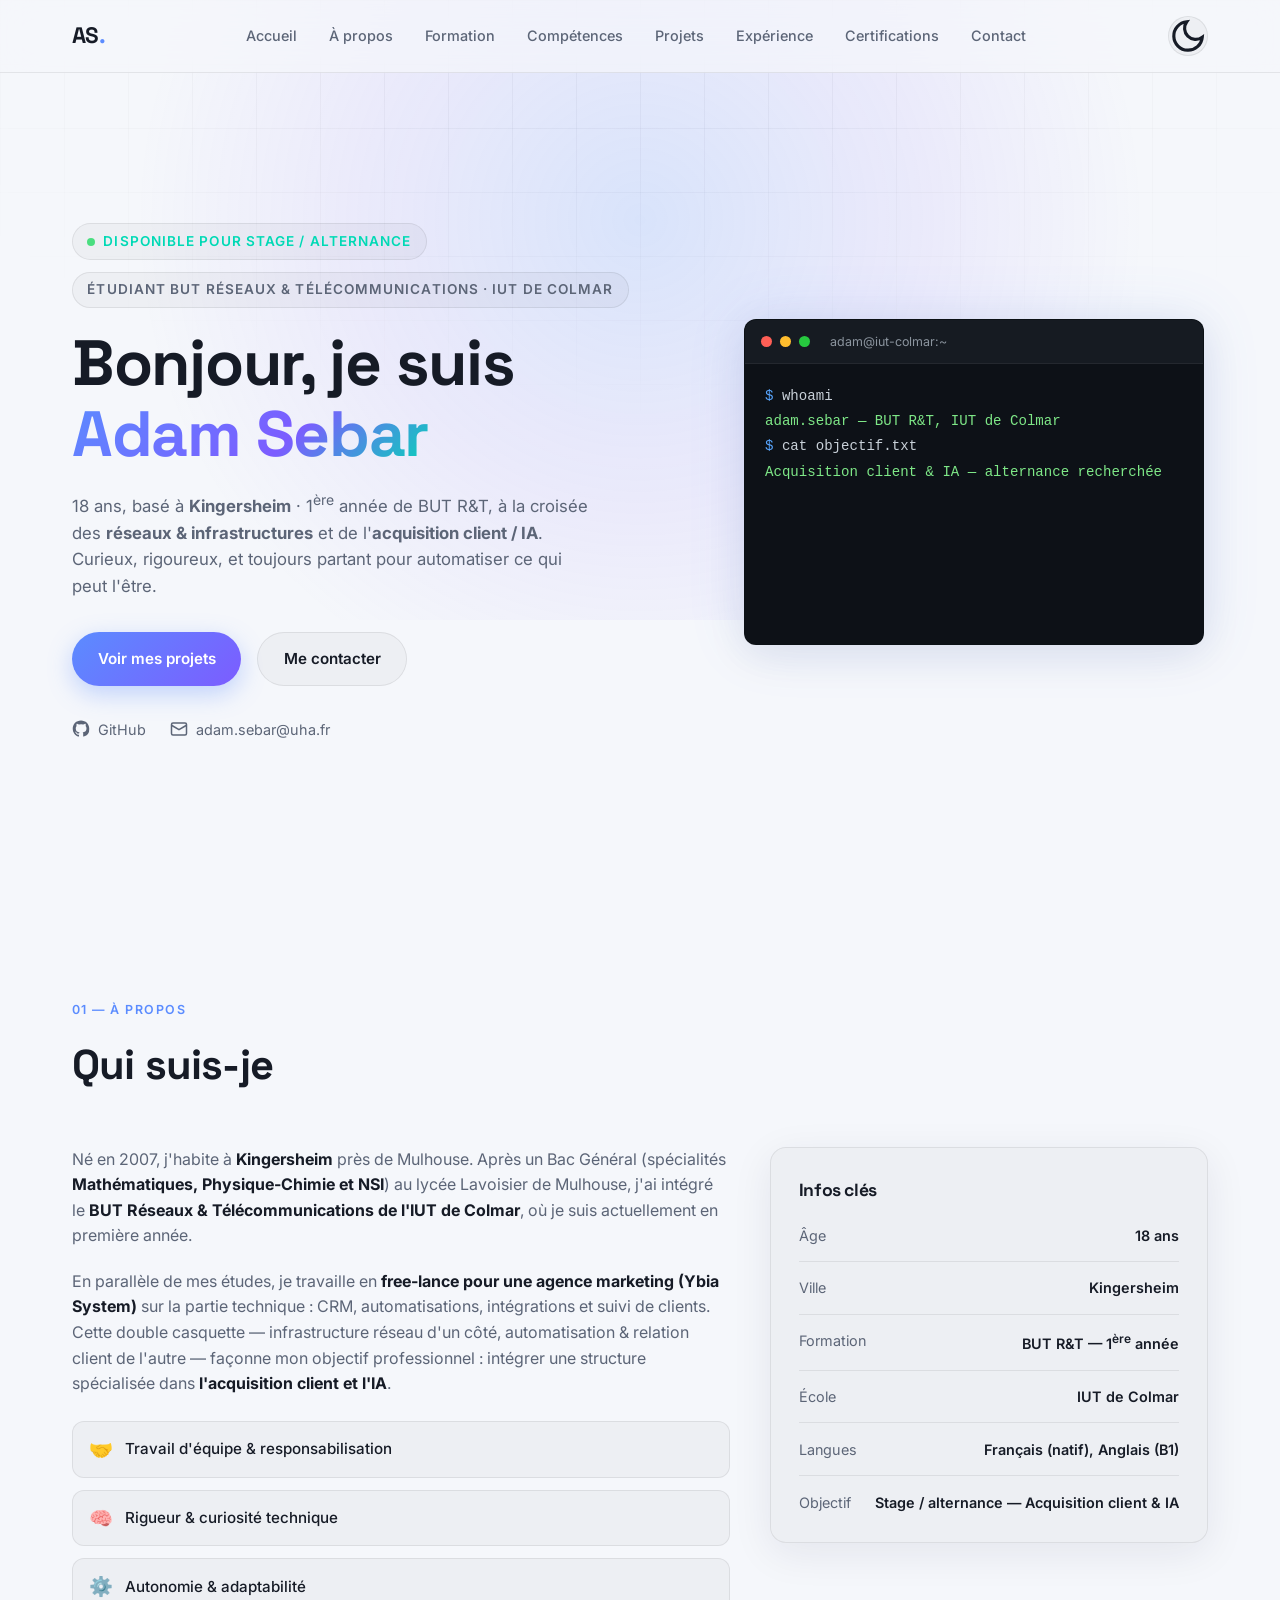
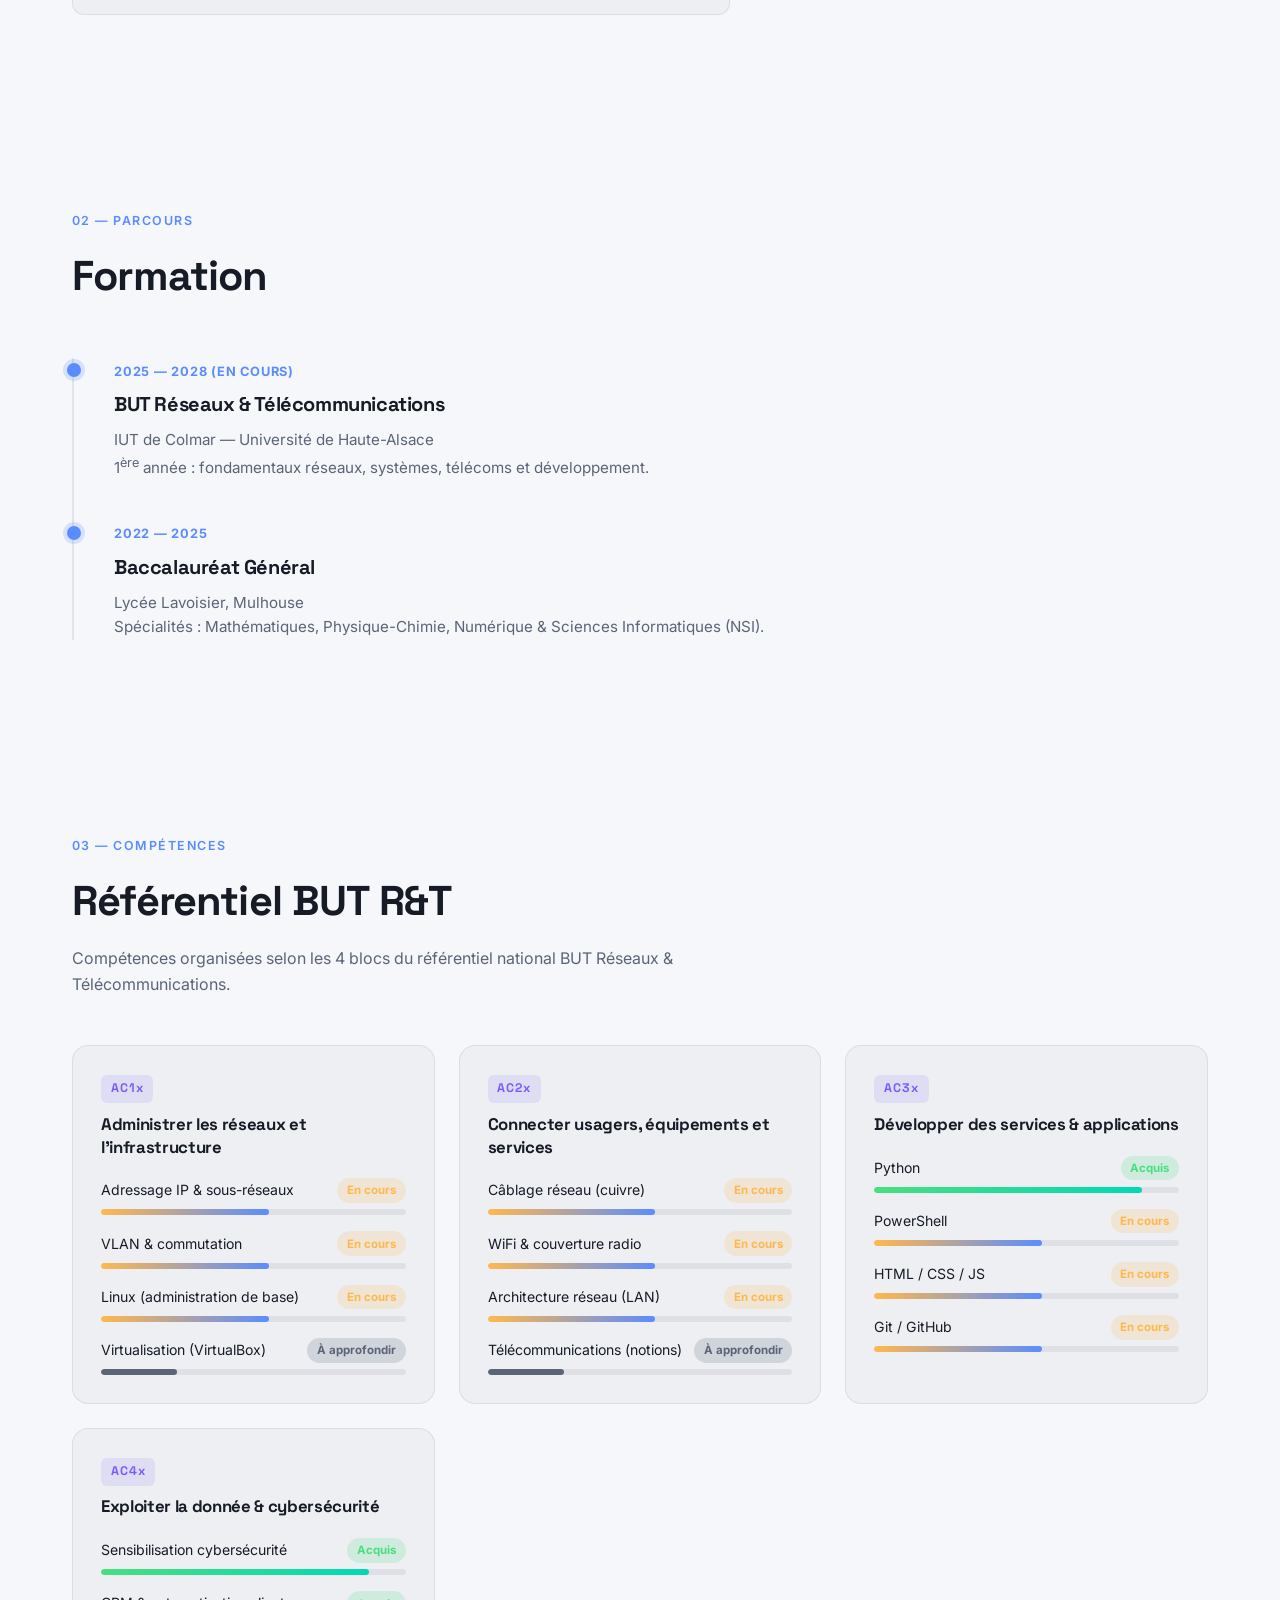
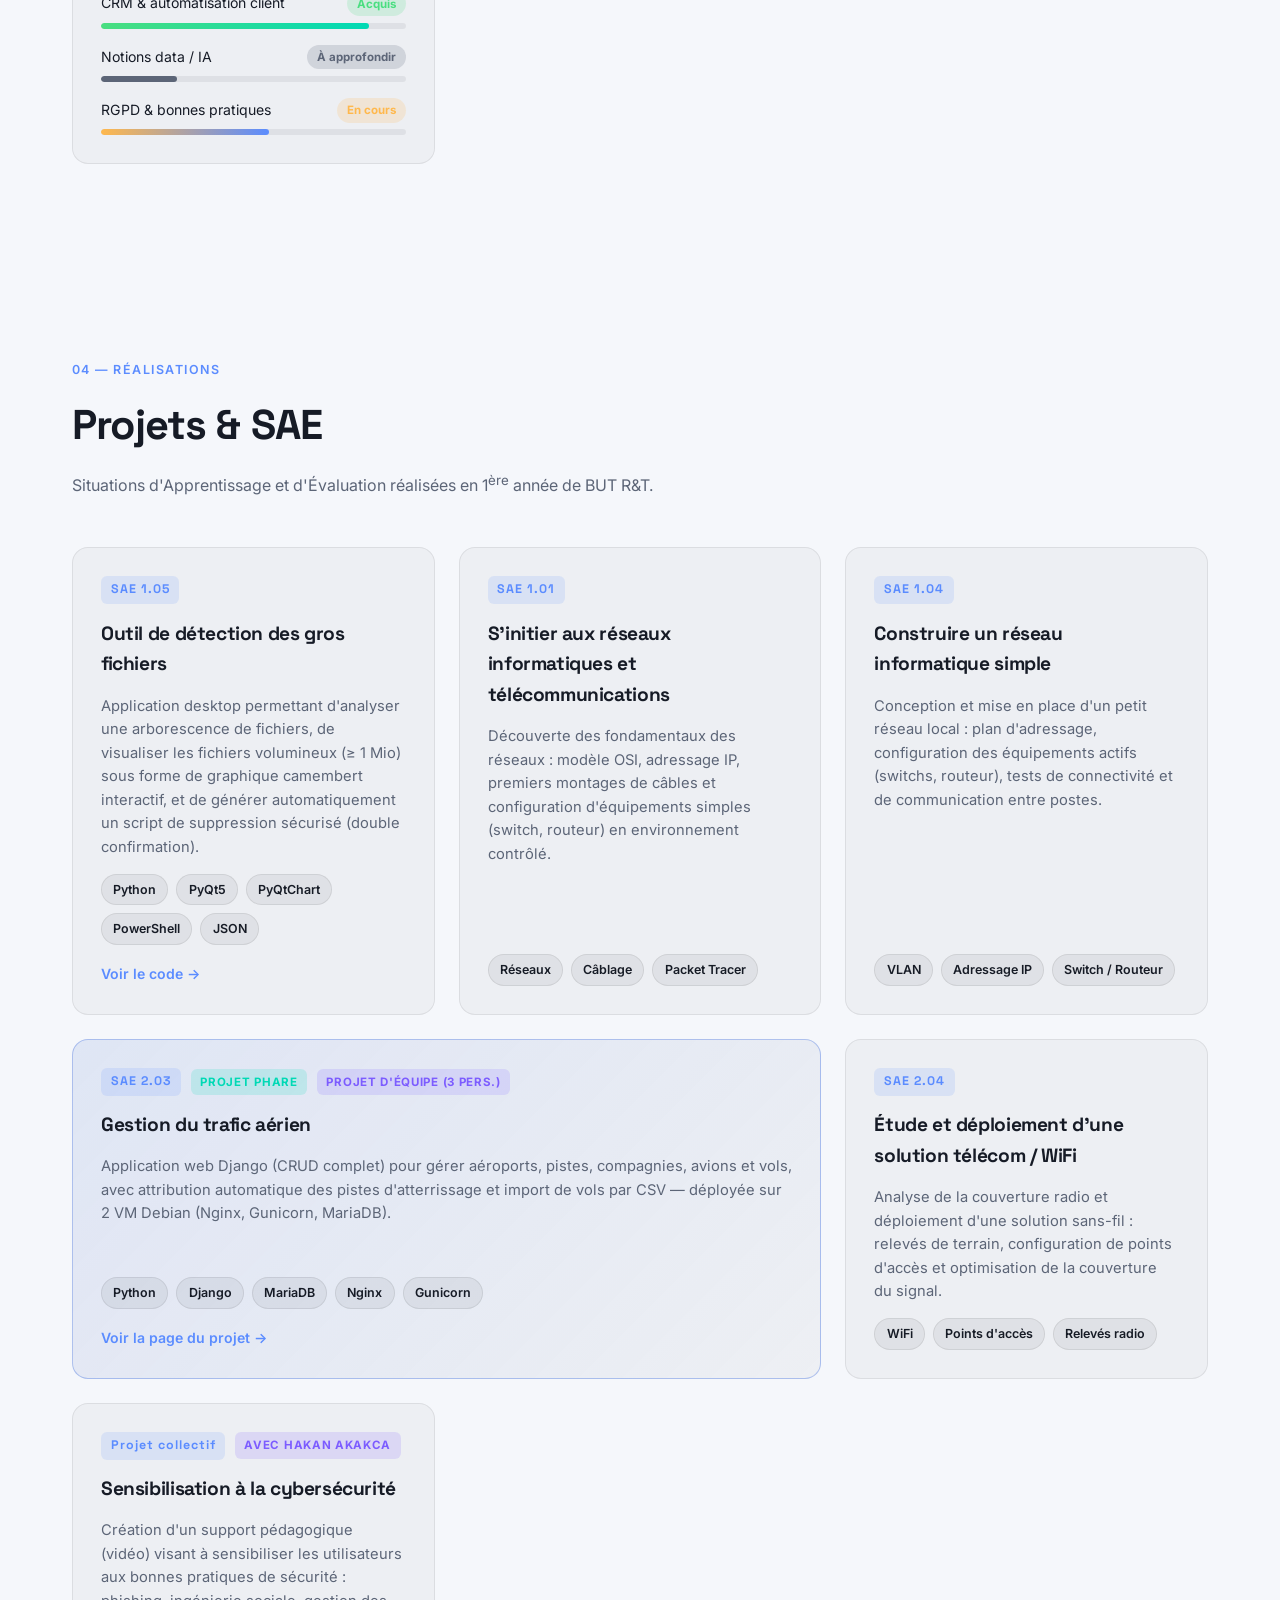
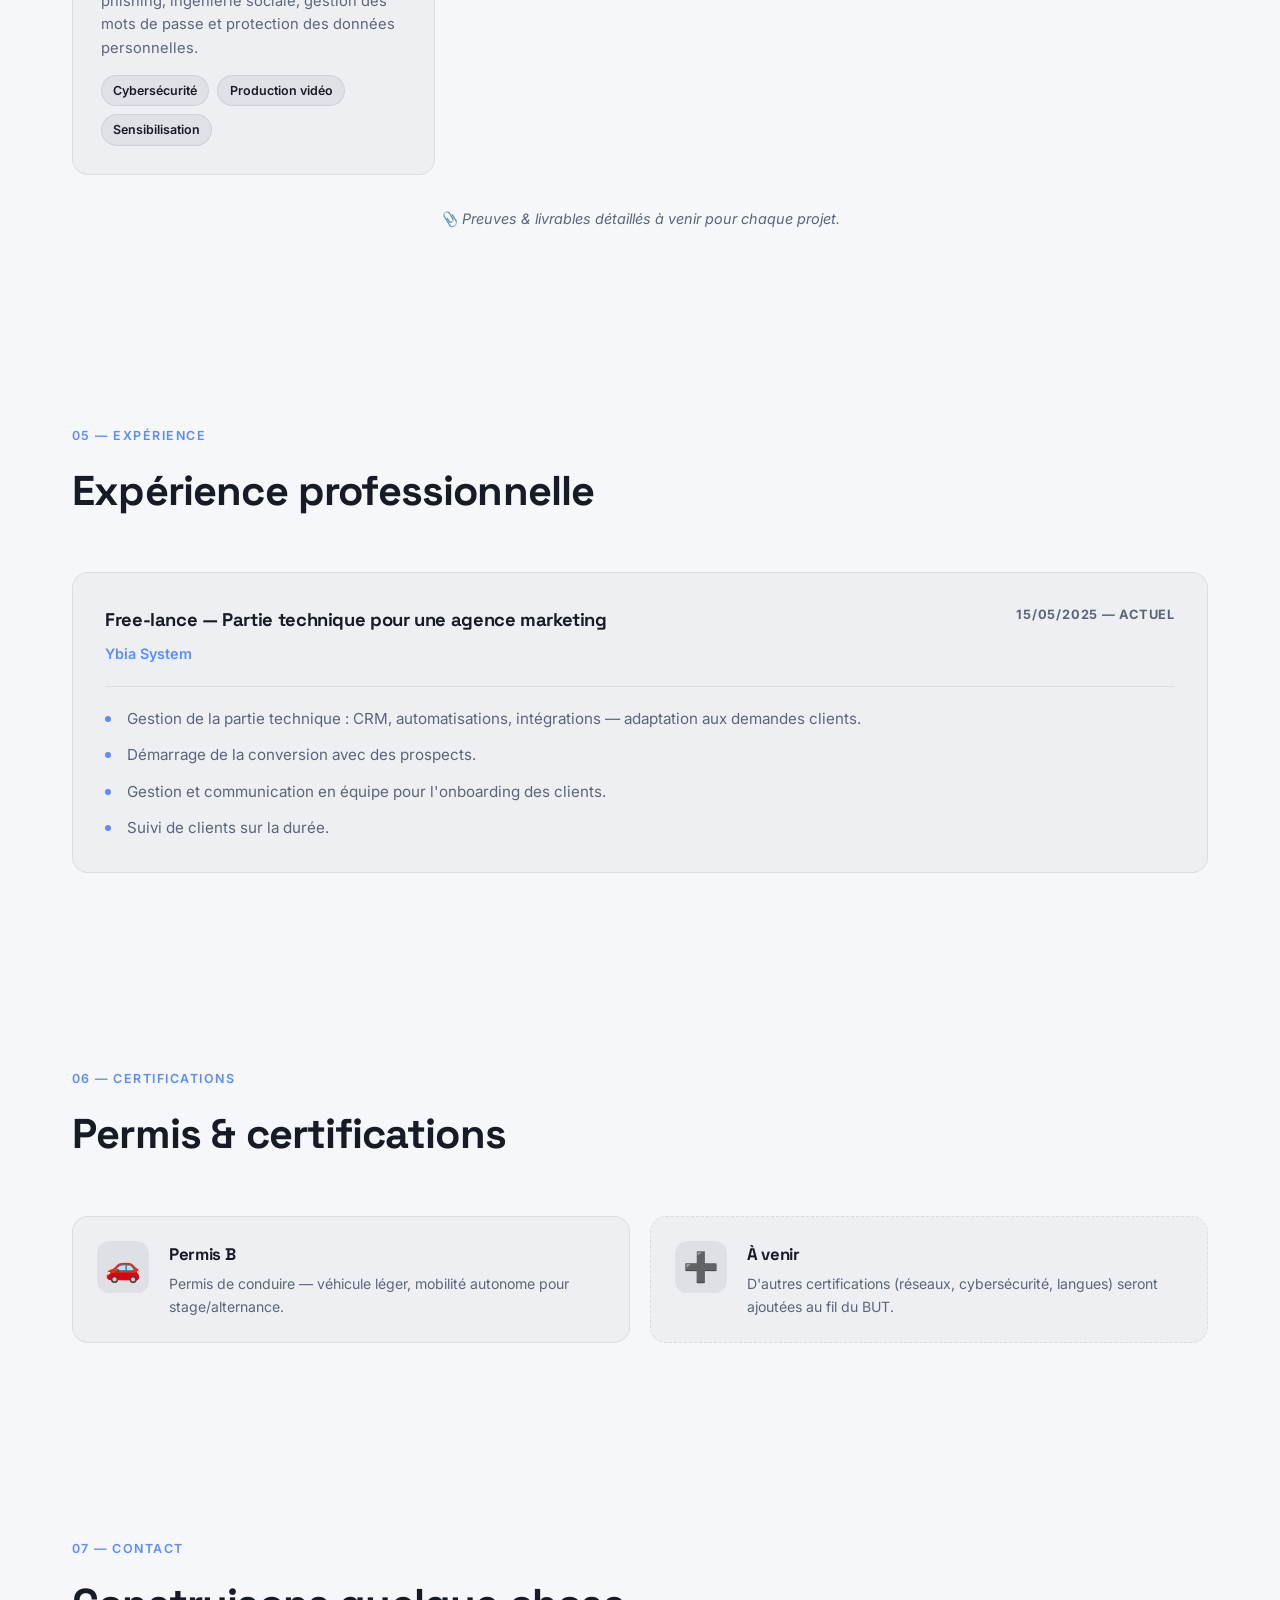
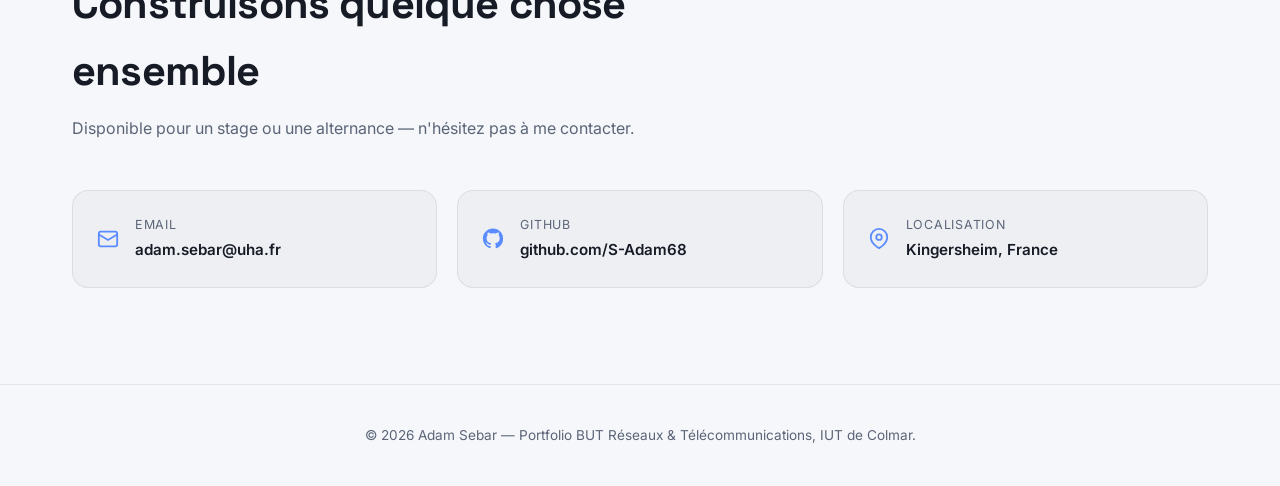
==== commit 7295274c: "Set SAE 2.03 (trafic aérien) as featured project instead of SAE 1.05" ====
--- a/index.html
+++ b/index.html
@@ -280,10 +280,9 @@
 
     <div class="projects-grid">
 
-      <article class="project-card featured reveal">
+      <article class="project-card reveal">
         <div class="project-top">
           <span class="project-code">SAE 1.05</span>
-          <span class="project-pill">Projet phare</span>
         </div>
         <h3>Outil de détection des gros fichiers</h3>
         <p>
@@ -330,6 +329,7 @@
       <article class="project-card featured reveal">
         <div class="project-top">
           <span class="project-code">SAE 2.03</span>
+          <span class="project-pill">Projet phare</span>
           <span class="project-pill pill-secondary">Projet d'équipe (3 pers.)</span>
         </div>
         <h3>Gestion du trafic aérien</h3>
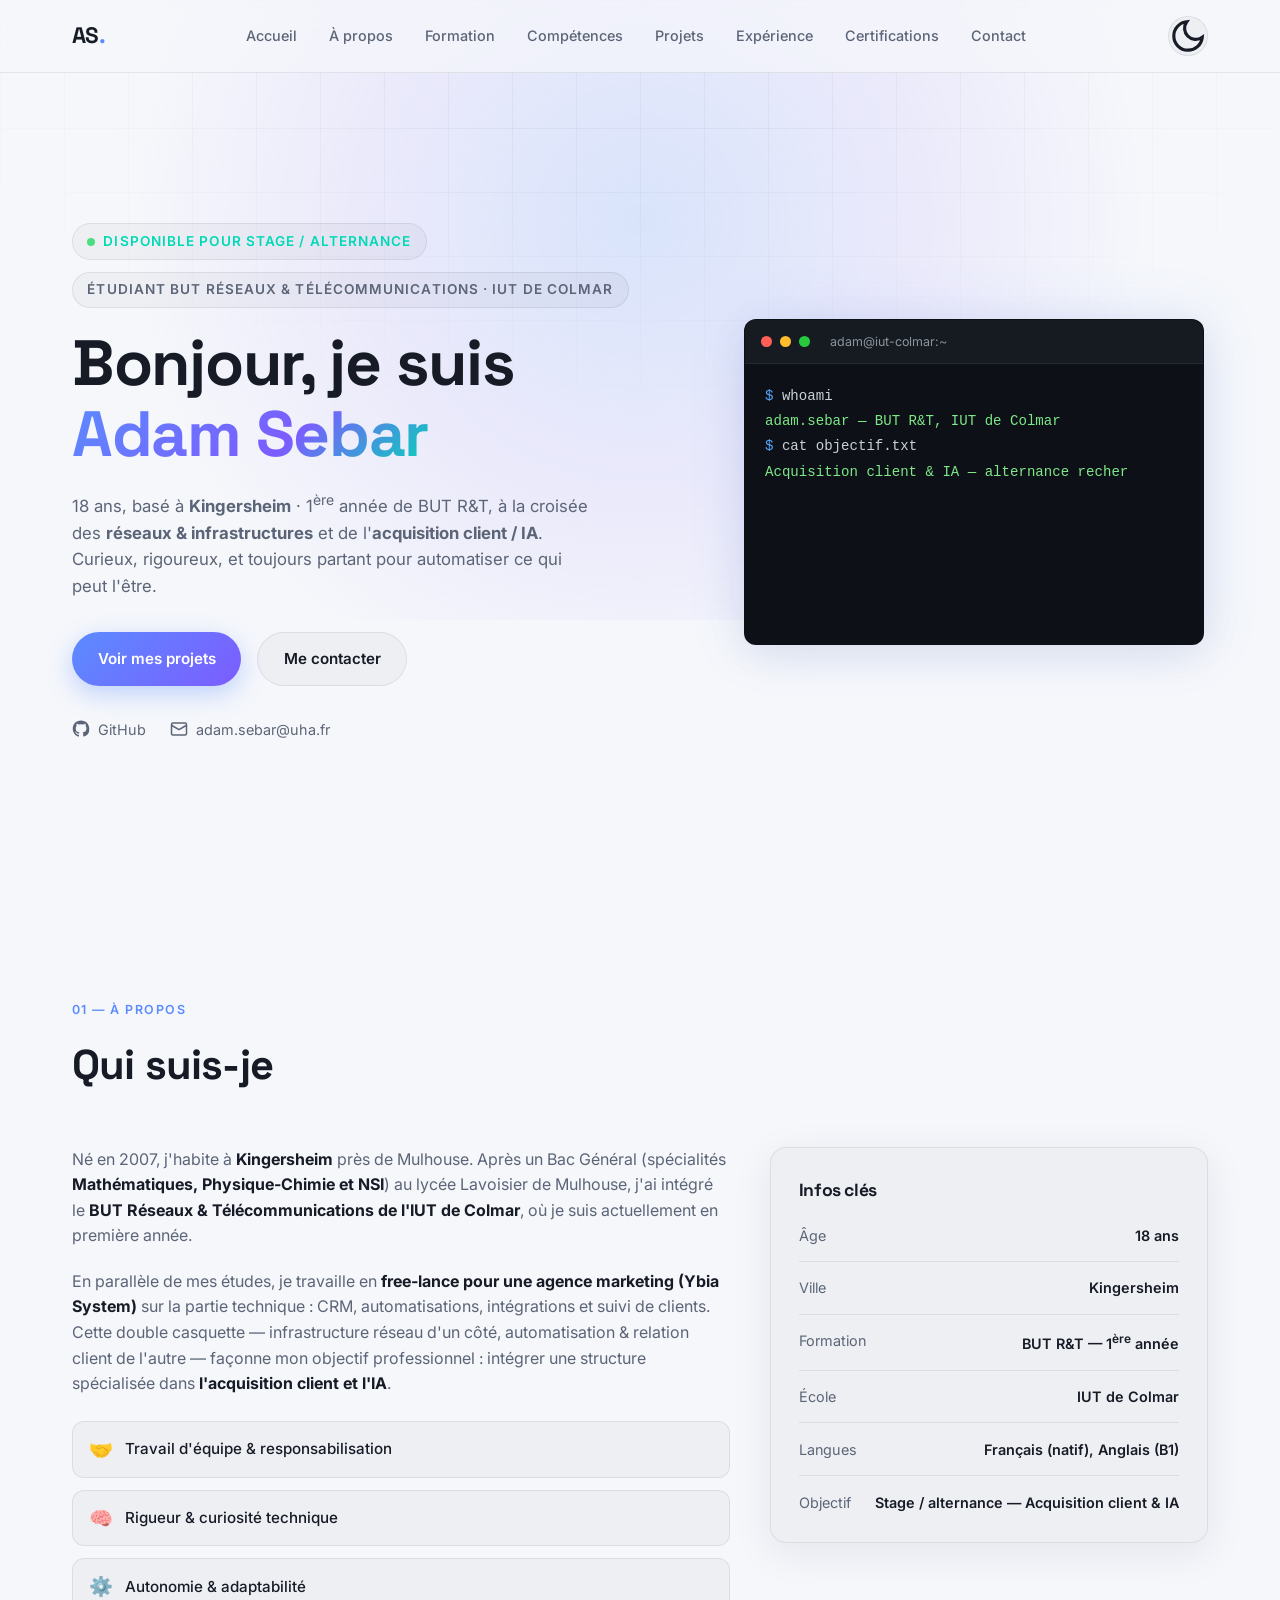
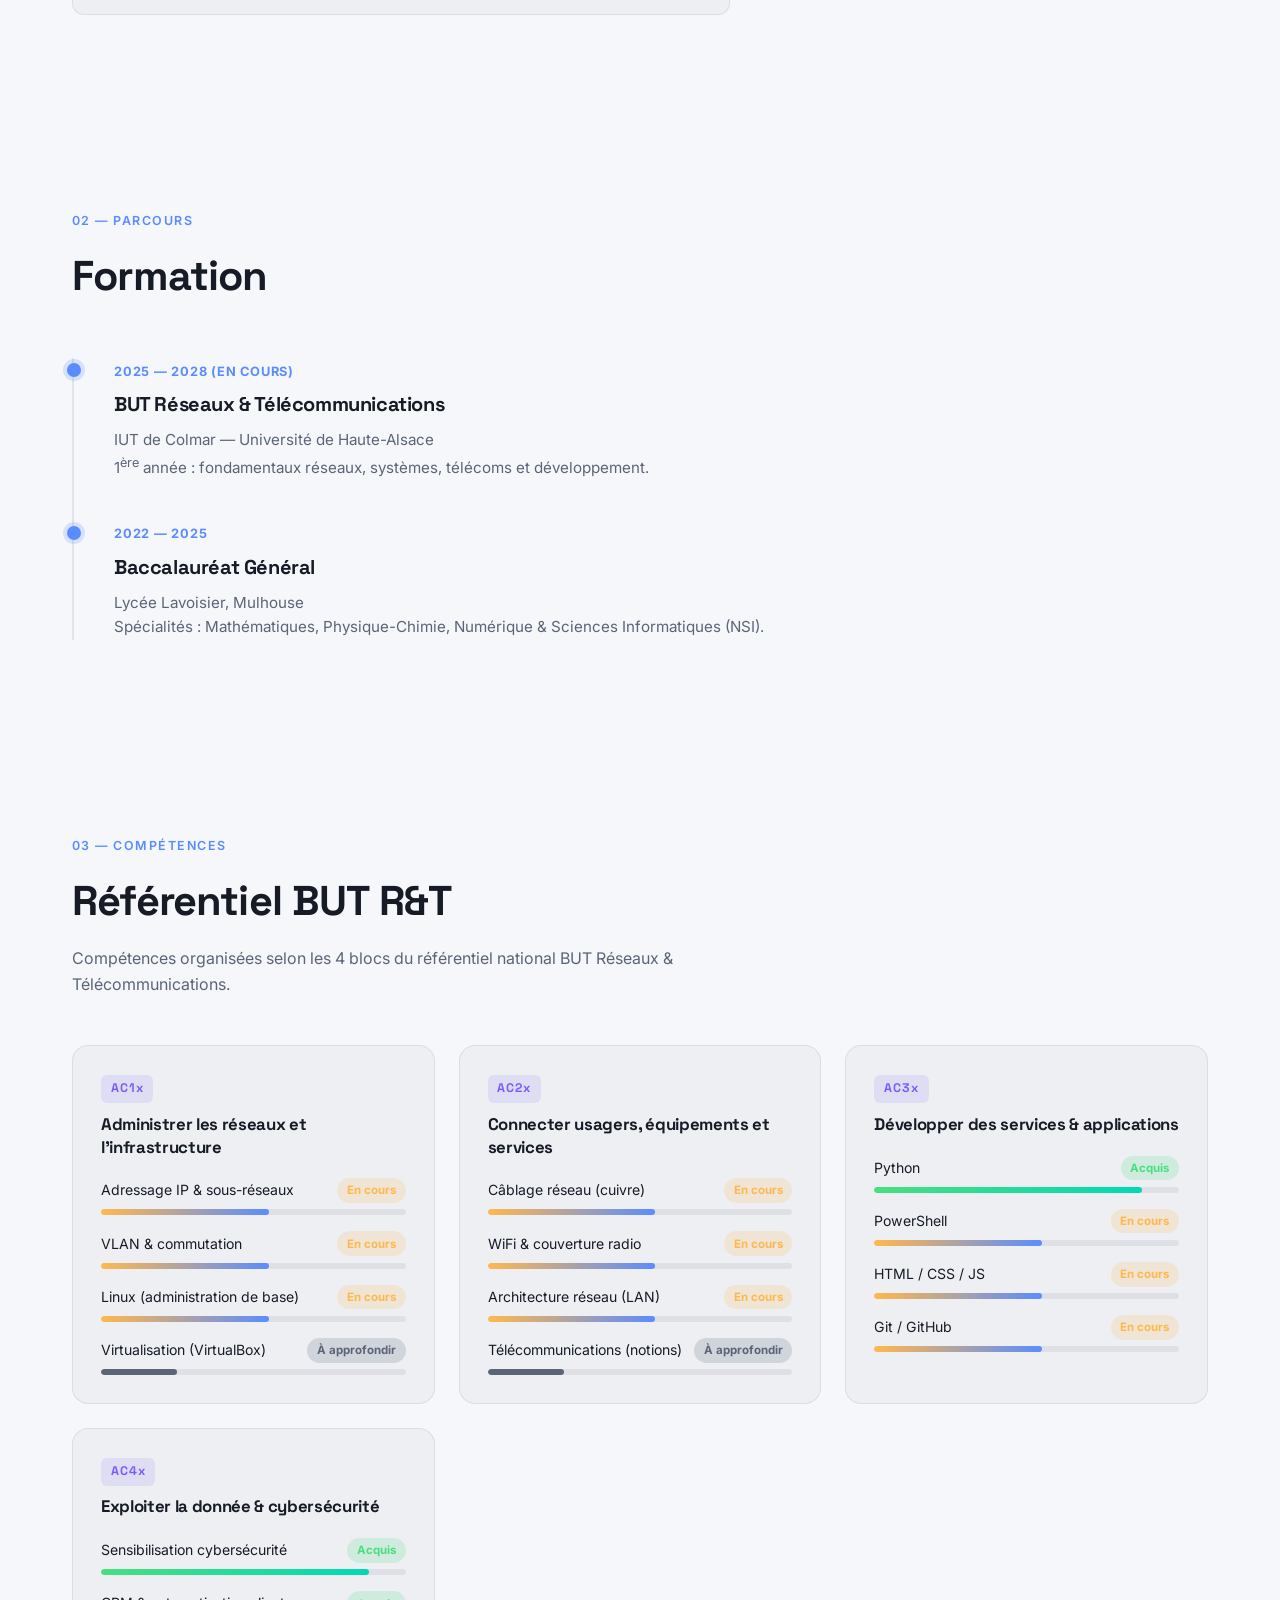
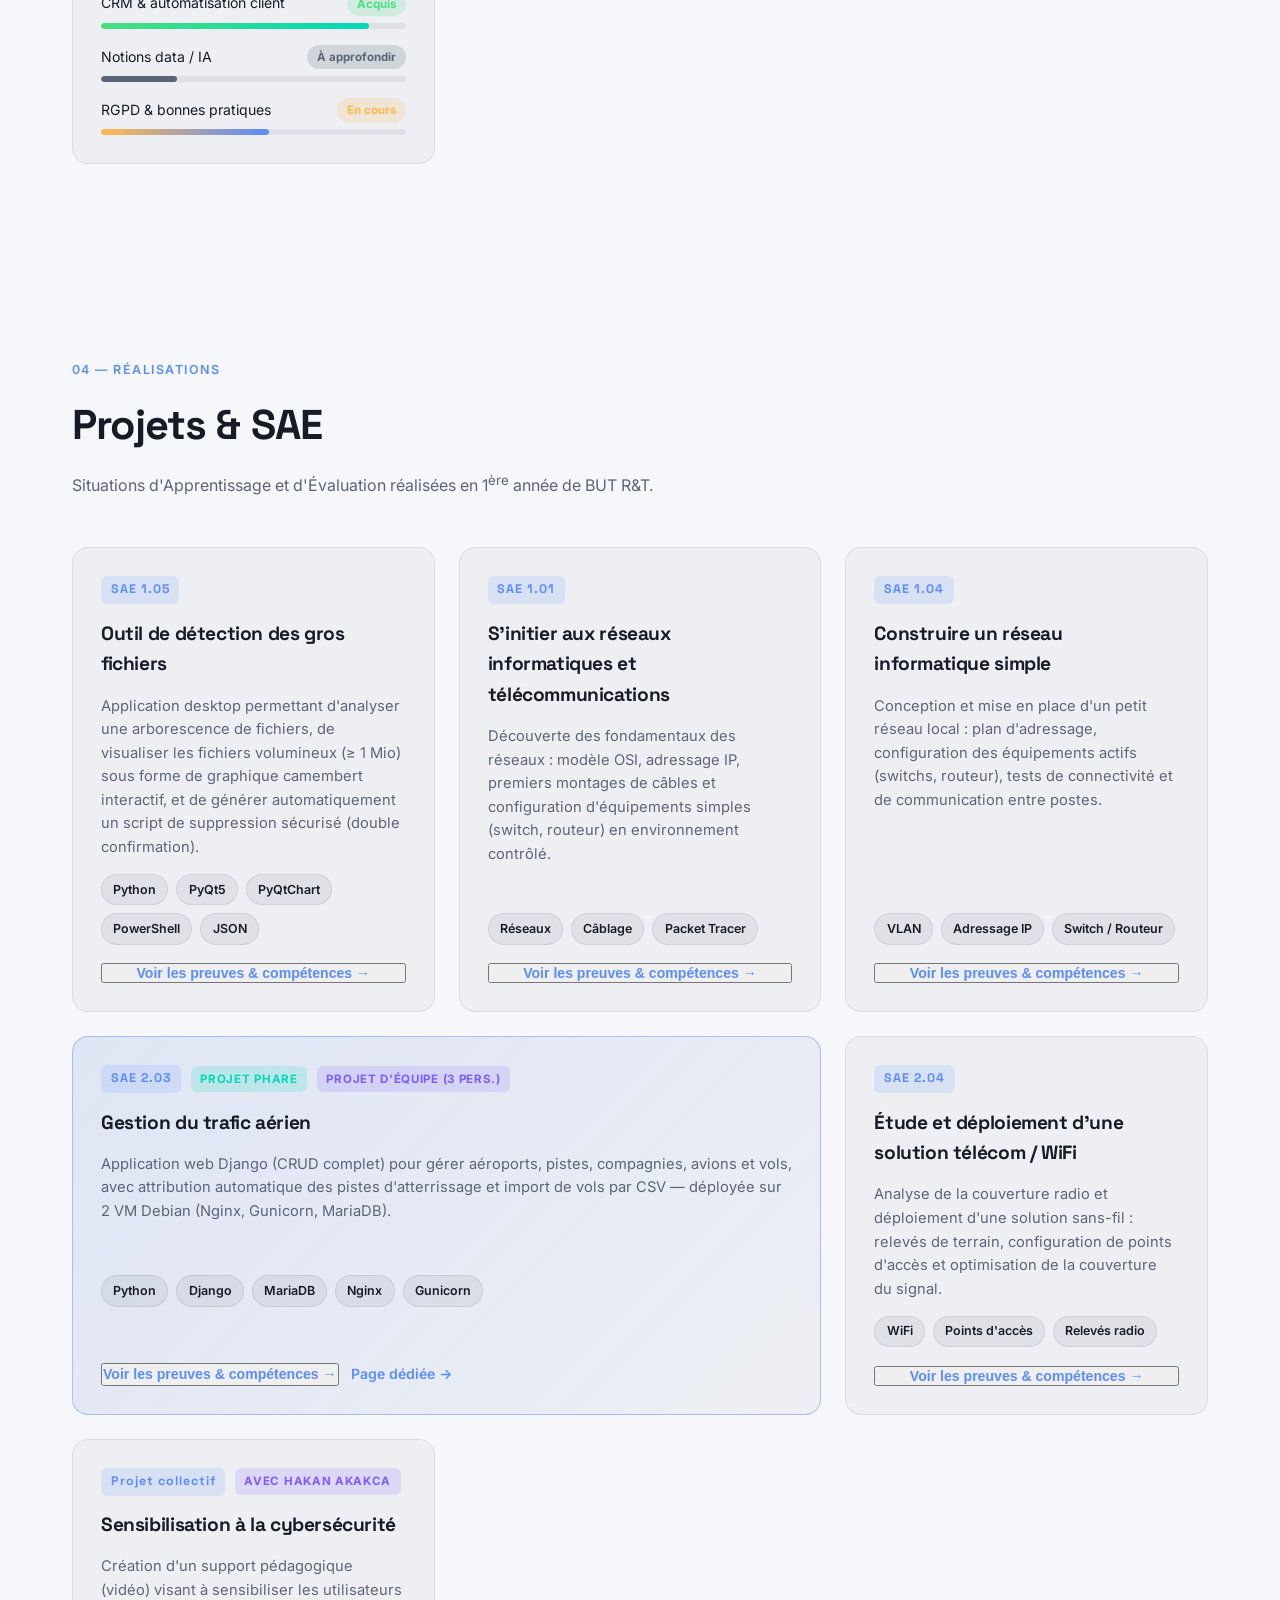
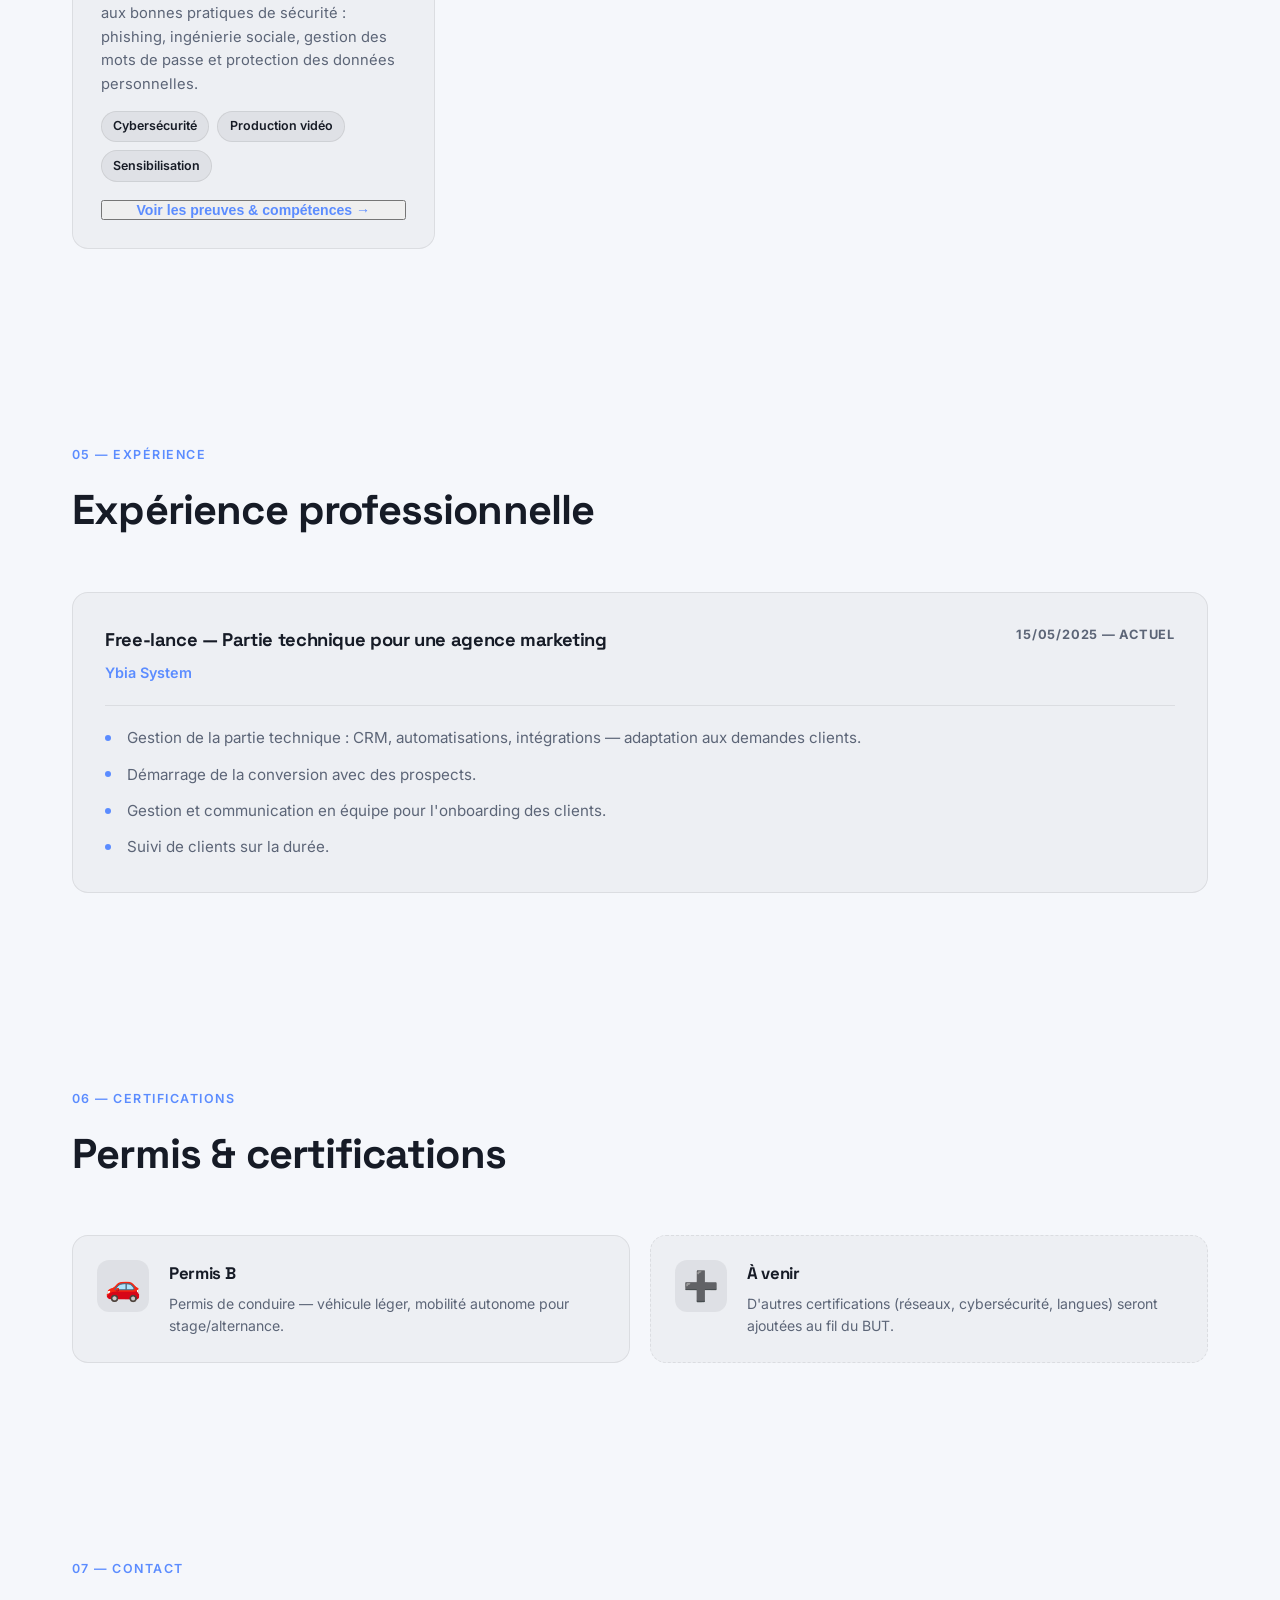
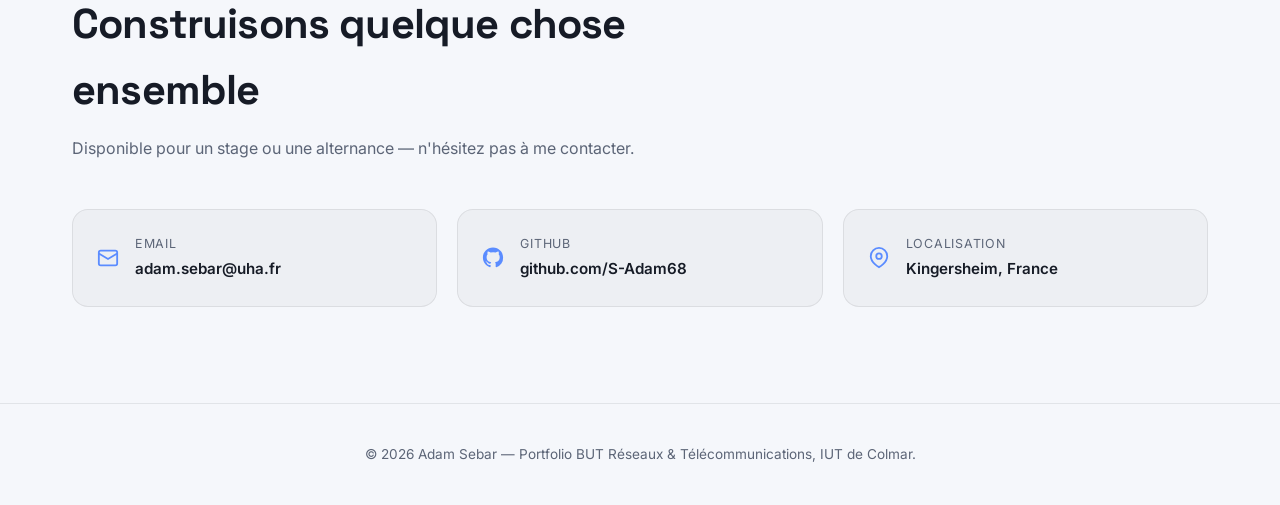
==== commit cb59b933: "Add proof modals (AC/CE codes + justifications) for all 6 projects — Bilon.fr pattern" ====
--- a/index.html
+++ b/index.html
@@ -293,7 +293,7 @@
         <ul class="tech-list">
           <li>Python</li><li>PyQt5</li><li>PyQtChart</li><li>PowerShell</li><li>JSON</li>
         </ul>
-        <a class="project-link" href="https://github.com/S-Adam68" target="_blank" rel="noopener">Voir le code →</a>
+        <button class="project-link" onclick="openPopup('p-sae105')">Voir les preuves &amp; compétences →</button>
       </article>
 
       <article class="project-card reveal">
@@ -309,6 +309,7 @@
         <ul class="tech-list">
           <li>Réseaux</li><li>Câblage</li><li>Packet Tracer</li>
         </ul>
+        <button class="project-link" onclick="openPopup('p-sae101')">Voir les preuves &amp; compétences →</button>
       </article>
 
       <article class="project-card reveal">
@@ -324,6 +325,7 @@
         <ul class="tech-list">
           <li>VLAN</li><li>Adressage IP</li><li>Switch / Routeur</li>
         </ul>
+        <button class="project-link" onclick="openPopup('p-sae104')">Voir les preuves &amp; compétences →</button>
       </article>
 
       <article class="project-card featured reveal">
@@ -341,7 +343,10 @@
         <ul class="tech-list">
           <li>Python</li><li>Django</li><li>MariaDB</li><li>Nginx</li><li>Gunicorn</li>
         </ul>
-        <a class="project-link" href="projets/sae-2-03-trafic-aerien.html">Voir la page du projet →</a>
+        <div style="display:flex;gap:.75rem;flex-wrap:wrap;margin-top:auto;">
+          <button class="project-link" onclick="openPopup('p-sae203')">Voir les preuves &amp; compétences →</button>
+          <a class="project-link" href="projets/sae-2-03-trafic-aerien.html">Page dédiée →</a>
+        </div>
       </article>
 
       <article class="project-card reveal">
@@ -357,6 +362,7 @@
         <ul class="tech-list">
           <li>WiFi</li><li>Points d'accès</li><li>Relevés radio</li>
         </ul>
+        <button class="project-link" onclick="openPopup('p-sae204')">Voir les preuves &amp; compétences →</button>
       </article>
 
       <article class="project-card reveal">
@@ -373,11 +379,10 @@
         <ul class="tech-list">
           <li>Cybersécurité</li><li>Production vidéo</li><li>Sensibilisation</li>
         </ul>
+        <button class="project-link" onclick="openPopup('p-cyber')">Voir les preuves &amp; compétences →</button>
       </article>
 
     </div>
-
-    <p class="proof-note reveal">📎 Preuves &amp; livrables détaillés à venir pour chaque projet.</p>
   </section>
 
   <!-- EXPERIENCE -->
@@ -459,6 +464,328 @@
     </div>
   </section>
 
+<!-- ========== POPUPS PREUVES ========== -->
+
+<!-- SAE 1.05 -->
+<div class="popup-overlay" id="p-sae105">
+  <div class="popup-box">
+    <div class="popup-close"><button onclick="closePopup('p-sae105')">✕</button></div>
+    <span class="popup-code-badge">SAE 1.05</span>
+    <h2>Outil de détection des gros fichiers</h2>
+
+    <div class="popup-section">
+      <h4>📋 Contexte</h4>
+      <p>Application desktop développée en Python/PyQt5 pour analyser une arborescence de fichiers, identifier les fichiers ≥ 1 Mio et générer automatiquement un script PowerShell de suppression sécurisé (avec double confirmation).</p>
+    </div>
+
+    <div class="popup-section">
+      <h4>🛠️ Tâches réalisées personnellement</h4>
+      <ul>
+        <li><strong>Module d'analyse</strong> : parcours récursif de l'arborescence, filtrage par taille, export JSON.</li>
+        <li><strong>Interface graphique PyQt5</strong> : fenêtre principale, onglets, graphique camembert interactif (PyQtChart), légende paginée (25 items/page).</li>
+        <li><strong>Génération du script PowerShell</strong> : construction du fichier <code>Suppression_Fichiers.ps1</code> avec double confirmation "OUI".</li>
+      </ul>
+    </div>
+
+    <div class="popup-section">
+      <h4>🖼️ Preuves</h4>
+      <div class="proof-visual">
+        <div class="proof-placeholder">📎 Capture d'écran à venir (interface + graphique camembert)</div>
+        <pre class="popup-code"><span class="cm"># Analyse_Arborescence_.py — parcours récursif</span>
+<span class="kw">def</span> <span class="fn">analyser</span>(repertoire):
+    resultats = []
+    <span class="kw">for</span> racine, dossiers, fichiers <span class="kw">in</span> os.walk(repertoire):
+        <span class="kw">for</span> f <span class="kw">in</span> fichiers:
+            chemin = os.path.join(racine, f)
+            taille = os.path.getsize(chemin)
+            <span class="kw">if</span> taille >= TAILLE_MINI_FICHIER_EN_MEBI_OCTET * <span class="nm">1024</span> * <span class="nm">1024</span>:
+                resultats.append([chemin, taille])
+    <span class="kw">return</span> resultats[:<span class="nm">NB_MAXI_FICHIERS</span>]</pre>
+      </div>
+    </div>
+
+    <div class="popup-section">
+      <h4>🎓 Apprentissages Critiques (AC) validés</h4>
+      <ul class="ac-list">
+        <li><strong>AC23.01</strong> — Utiliser des outils informatiques et logiciels de traitement de données.<br><span class="ac-justif">Justification : J'ai développé l'application complète en Python (analyse, GUI PyQt5, export JSON), produisant un outil fonctionnel de traitement de données fichier.</span></li>
+        <li><strong>AC13.02</strong> — Administrer et gérer les ressources du poste de travail et les scripts.<br><span class="ac-justif">Justification : J'ai écrit le script PowerShell d'automatisation de la suppression, orchestré par un script PS1 principal.</span></li>
+      </ul>
+    </div>
+
+    <div class="popup-section">
+      <h4>🎯 Composantes Essentielles (CE) mobilisées</h4>
+      <ul class="ac-list ce">
+        <li><strong>CE3.01</strong> — Utiliser des langages de programmation adaptés au domaine.<br><span class="ac-justif">Action : Python pour l'analyse et l'interface graphique, PowerShell pour la gestion système.</span></li>
+        <li><strong>CE3.03</strong> — Concevoir et réaliser des outils logiciels pour les services réseaux.<br><span class="ac-justif">Action : Conception d'un outil complet de gestion des ressources disque avec interface utilisateur dédiée.</span></li>
+      </ul>
+    </div>
+
+    <div class="popup-actions">
+      <a class="btn-popup primary" href="https://github.com/S-Adam68" target="_blank" rel="noopener">Voir le code GitHub</a>
+    </div>
+  </div>
+</div>
+
+<!-- SAE 1.01 -->
+<div class="popup-overlay" id="p-sae101">
+  <div class="popup-box">
+    <div class="popup-close"><button onclick="closePopup('p-sae101')">✕</button></div>
+    <span class="popup-code-badge">SAE 1.01</span>
+    <h2>S'initier aux réseaux informatiques et télécommunications</h2>
+
+    <div class="popup-section">
+      <h4>📋 Contexte</h4>
+      <p>Première SAE du BUT R&T, orientée découverte : compréhension du modèle OSI, adressage IP, câblage cuivre (T568B) et configuration d'équipements réseau simples en salle de TP.</p>
+    </div>
+
+    <div class="popup-section">
+      <h4>🛠️ Tâches réalisées personnellement</h4>
+      <ul>
+        <li><strong>Câblage</strong> : réalisation de câbles droits et croisés avec sertissage RJ45 (norme T568B).</li>
+        <li><strong>Adressage IP</strong> : calcul de sous-réseaux, plan d'adressage VLSM.</li>
+        <li><strong>Configuration de base</strong> : paramétrage d'un switch et d'un routeur via console (Packet Tracer).</li>
+        <li><strong>Documentation</strong> : rédaction du compte-rendu de TP.</li>
+      </ul>
+    </div>
+
+    <div class="popup-section">
+      <h4>🖼️ Preuves</h4>
+      <div class="proof-visual">
+        <div class="proof-placeholder">📎 Schéma de topologie réseau à venir</div>
+        <div class="proof-placeholder">📎 Plan d'adressage IP à venir</div>
+      </div>
+    </div>
+
+    <div class="popup-section">
+      <h4>🎓 Apprentissages Critiques (AC) validés</h4>
+      <ul class="ac-list">
+        <li><strong>AC11.01</strong> — Maîtriser les lois fondamentales de l'électricité afin d'intervenir sur des équipements de réseaux et télécommunications.<br><span class="ac-justif">Justification : Compréhension des signaux électriques et optiques utilisés dans le câblage réseau (cuivre, normes T568A/B).</span></li>
+        <li><strong>AC11.03</strong> — Configurer les fonctions de base du réseau local.<br><span class="ac-justif">Justification : Configuration d'un switch (VLAN basique) et d'un routeur avec adresses IP via CLI Packet Tracer.</span></li>
+      </ul>
+    </div>
+
+    <div class="popup-section">
+      <h4>🎯 Composantes Essentielles (CE) mobilisées</h4>
+      <ul class="ac-list ce">
+        <li><strong>CE1.01</strong> — Choisir les solutions et technologies réseaux adaptées.<br><span class="ac-justif">Action : Sélection des normes de câblage et d'adressage appropriées à la topologie demandée.</span></li>
+        <li><strong>CE2.01</strong> — Mesurer et analyser les signaux.<br><span class="ac-justif">Action : Tests de continuité et vérification de la connectivité entre postes.</span></li>
+      </ul>
+    </div>
+  </div>
+</div>
+
+<!-- SAE 1.04 -->
+<div class="popup-overlay" id="p-sae104">
+  <div class="popup-box">
+    <div class="popup-close"><button onclick="closePopup('p-sae104')">✕</button></div>
+    <span class="popup-code-badge">SAE 1.04</span>
+    <h2>Construire un réseau informatique simple</h2>
+
+    <div class="popup-section">
+      <h4>📋 Contexte</h4>
+      <p>Conception et déploiement d'un réseau local complet : plan d'adressage, segmentation en VLANs, configuration d'un switch manageable et d'un routeur, tests de connectivité inter-segments.</p>
+    </div>
+
+    <div class="popup-section">
+      <h4>🛠️ Tâches réalisées personnellement</h4>
+      <ul>
+        <li><strong>Plan d'adressage</strong> : découpage VLSM en sous-réseaux adaptés aux besoins.</li>
+        <li><strong>Configuration VLANs</strong> : création et association des VLANs sur switch Cisco.</li>
+        <li><strong>Routage inter-VLAN</strong> : configuration des interfaces et des routes statiques.</li>
+        <li><strong>Tests &amp; validation</strong> : ping inter-postes et vérification des ACL.</li>
+      </ul>
+    </div>
+
+    <div class="popup-section">
+      <h4>🖼️ Preuves</h4>
+      <div class="proof-visual">
+        <div class="proof-placeholder">📎 Topologie Packet Tracer + plan d'adressage à venir</div>
+        <div class="proof-placeholder">📎 Capture configuration VLANs à venir</div>
+      </div>
+    </div>
+
+    <div class="popup-section">
+      <h4>🎓 Apprentissages Critiques (AC) validés</h4>
+      <ul class="ac-list">
+        <li><strong>AC11.03</strong> — Configurer les fonctions de base du réseau local.<br><span class="ac-justif">Justification : Mise en place complète de la segmentation VLAN et du routage inter-VLAN sur équipements Cisco.</span></li>
+        <li><strong>AC11.04</strong> — Maîtriser les rôles et principes des systèmes d'exploitation réseau.<br><span class="ac-justif">Justification : Utilisation de l'IOS Cisco en mode configuration pour paramétrer switch et routeur.</span></li>
+      </ul>
+    </div>
+
+    <div class="popup-section">
+      <h4>🎯 Composantes Essentielles (CE) mobilisées</h4>
+      <ul class="ac-list ce">
+        <li><strong>CE1.01</strong> — Choisir les solutions et technologies réseaux adaptées.<br><span class="ac-justif">Action : Architecture en VLANs choisie pour segmenter le trafic et améliorer la sécurité du réseau.</span></li>
+        <li><strong>CE1.04</strong> — Communiquer avec les acteurs du projet.<br><span class="ac-justif">Action : Documentation technique claire du plan d'adressage et des choix d'architecture.</span></li>
+      </ul>
+    </div>
+  </div>
+</div>
+
+<!-- SAE 2.03 -->
+<div class="popup-overlay" id="p-sae203">
+  <div class="popup-box">
+    <div class="popup-close"><button onclick="closePopup('p-sae203')">✕</button></div>
+    <span class="popup-code-badge">SAE 2.03 — Projet phare</span>
+    <h2>Gestion du trafic aérien</h2>
+
+    <div class="popup-section">
+      <h4>📋 Contexte</h4>
+      <p>Application web Django (CRUD complet) pour gérer aéroports, pistes, compagnies, types d'avions, avions et vols. Logique d'attribution automatique de piste avec vérification de disponibilité (fenêtre ±10 min, suggestion +15 min). Déployée sur 2 VM Debian (Nginx + Gunicorn + MariaDB). Équipe : Adam, Jordan, Yacine.</p>
+    </div>
+
+    <div class="popup-section">
+      <h4>🛠️ Tâches réalisées personnellement</h4>
+      <ul>
+        <li><strong>Setup Django</strong> : initialisation du projet, configuration settings/urls.</li>
+        <li><strong>models.py + migrations</strong> : conception du schéma relationnel complet (6 entités, FK, related_name).</li>
+        <li><strong>CRUD Aéroport &amp; TypeAvion</strong> : vues, formulaires et templates pour les deux entités.</li>
+        <li><strong>Algorithme critique</strong> : fonction <code>trouver_piste_libre()</code> — filtrage longueur, blocage ±10 min, suggestion +15 min.</li>
+        <li><strong>Import CSV</strong> : définition du format et implémentation de l'import de vols en masse.</li>
+        <li><strong>Déploiement</strong> : installation VM Debian, configuration Nginx/Gunicorn, procédure d'installation.</li>
+      </ul>
+    </div>
+
+    <div class="popup-section">
+      <h4>🖼️ Preuves</h4>
+      <div class="proof-visual">
+        <div class="proof-placeholder">📎 Captures de l'interface (formulaire vol + suggestion de piste) à venir</div>
+        <pre class="popup-code"><span class="cm"># trouver_piste_libre() — logique d'attribution automatique</span>
+<span class="kw">def</span> <span class="fn">trouver_piste_libre</span>(aeroport_arrivee, type_avion, heure_arrivee):
+    pistes = Piste.objects.filter(
+        aeroport=aeroport_arrivee,
+        longueur__gte=type_avion.longueur_piste_necessaire
+    )
+    <span class="kw">for</span> piste <span class="kw">in</span> pistes:
+        debut = heure_arrivee - timedelta(minutes=<span class="nm">10</span>)
+        fin   = heure_arrivee + timedelta(minutes=<span class="nm">10</span>)
+        <span class="kw">if not</span> Vol.objects.filter(piste_arrivee=piste,
+                datetime_arrivee__gte=debut, datetime_arrivee__lte=fin):
+            <span class="kw">return</span> piste, heure_arrivee
+    <span class="kw">return</span> <span class="kw">None</span>, heure_arrivee + timedelta(minutes=<span class="nm">15</span>)</pre>
+      </div>
+    </div>
+
+    <div class="popup-section">
+      <h4>🎓 Apprentissages Critiques (AC) validés</h4>
+      <ul class="ac-list">
+        <li><strong>AC23.01</strong> — Utiliser des outils informatiques et logiciels de traitement de données.<br><span class="ac-justif">Justification : Développement complet d'une application web avec Django ORM et MariaDB, traitant des données structurées complexes (vols, pistes, contraintes temporelles).</span></li>
+        <li><strong>AC21.01</strong> — Déployer et caractériser des solutions réseau dans des contextes variés.<br><span class="ac-justif">Justification : Déploiement de l'application sur 2 VM Debian avec configuration Nginx (reverse proxy) et Gunicorn (serveur WSGI), reproduisant une architecture de production.</span></li>
+        <li><strong>AC13.02</strong> — Administrer et gérer les ressources du poste de travail.<br><span class="ac-justif">Justification : Administration des VMs Linux (installation paquets, services systemd, configuration réseau interne entre VMs).</span></li>
+      </ul>
+    </div>
+
+    <div class="popup-section">
+      <h4>🎯 Composantes Essentielles (CE) mobilisées</h4>
+      <ul class="ac-list ce">
+        <li><strong>CE3.01</strong> — Utiliser des langages de programmation adaptés.<br><span class="ac-justif">Action : Python/Django pour le backend, SQL (MariaDB) pour la persistance, HTML/Bootstrap pour le frontend.</span></li>
+        <li><strong>CE3.03</strong> — Concevoir et réaliser des outils logiciels pour les services réseaux.<br><span class="ac-justif">Action : Algorithme d'attribution de piste traduisant une contrainte métier aéronautique en logique programmée testable.</span></li>
+      </ul>
+    </div>
+
+    <div class="popup-actions">
+      <a class="btn-popup primary" href="projets/sae-2-03-trafic-aerien.html">Page complète du projet</a>
+      <a class="btn-popup" href="https://github.com/S-Adam68/sae-trafic-aerien" target="_blank" rel="noopener">GitHub</a>
+      <a class="btn-popup" href="projets/gantt-trafic-aerien.html" target="_blank" rel="noopener">Diagramme de Gantt</a>
+    </div>
+  </div>
+</div>
+
+<!-- SAE 2.04 -->
+<div class="popup-overlay" id="p-sae204">
+  <div class="popup-box">
+    <div class="popup-close"><button onclick="closePopup('p-sae204')">✕</button></div>
+    <span class="popup-code-badge">SAE 2.04</span>
+    <h2>Étude et déploiement d'une solution télécom / WiFi</h2>
+
+    <div class="popup-section">
+      <h4>📋 Contexte</h4>
+      <p>Analyse de la couverture radio d'un bâtiment et déploiement d'une solution WiFi : relevés de terrain, heatmap de couverture, configuration de points d'accès et optimisation du signal.</p>
+    </div>
+
+    <div class="popup-section">
+      <h4>🛠️ Tâches réalisées personnellement</h4>
+      <ul>
+        <li><strong>Relevés terrain</strong> : mesure des niveaux de signal WiFi par zone du bâtiment.</li>
+        <li><strong>Cartographie</strong> : production d'une heatmap de couverture radio.</li>
+        <li><strong>Configuration AP</strong> : paramétrage des points d'accès (SSID, canal, puissance).</li>
+        <li><strong>Analyse &amp; recommandations</strong> : rapport d'optimisation de la couverture.</li>
+      </ul>
+    </div>
+
+    <div class="popup-section">
+      <h4>🖼️ Preuves</h4>
+      <div class="proof-visual">
+        <div class="proof-placeholder">📎 Heatmap de couverture WiFi à venir</div>
+        <div class="proof-placeholder">📎 Rapport / compte-rendu à venir</div>
+      </div>
+    </div>
+
+    <div class="popup-section">
+      <h4>🎓 Apprentissages Critiques (AC) validés</h4>
+      <ul class="ac-list">
+        <li><strong>AC12.03</strong> — Comprendre les architectures des équipements d'un réseau de télécommunications.<br><span class="ac-justif">Justification : Configuration et analyse d'équipements WiFi (points d'accès, contrôleurs), compréhension des standards 802.11.</span></li>
+        <li><strong>AC11.01</strong> — Maîtriser les lois fondamentales de l'électricité pour intervenir sur des équipements.<br><span class="ac-justif">Justification : Mesure et interprétation des niveaux de signal radio (dBm) et compréhension de la propagation des ondes.</span></li>
+      </ul>
+    </div>
+
+    <div class="popup-section">
+      <h4>🎯 Composantes Essentielles (CE) mobilisées</h4>
+      <ul class="ac-list ce">
+        <li><strong>CE2.01</strong> — Mesurer et analyser les signaux.<br><span class="ac-justif">Action : Relevés de mesures WiFi systématiques et production d'une cartographie de couverture exploitable.</span></li>
+        <li><strong>CE2.04</strong> — Déployer des équipements de réseaux sans fil.<br><span class="ac-justif">Action : Configuration et optimisation du positionnement des points d'accès pour maximiser la couverture.</span></li>
+      </ul>
+    </div>
+  </div>
+</div>
+
+<!-- Cybersécurité -->
+<div class="popup-overlay" id="p-cyber">
+  <div class="popup-box">
+    <div class="popup-close"><button onclick="closePopup('p-cyber')">✕</button></div>
+    <span class="popup-code-badge">Projet collectif — avec Hakan Akakca</span>
+    <h2>Sensibilisation à la cybersécurité</h2>
+
+    <div class="popup-section">
+      <h4>📋 Contexte</h4>
+      <p>Création d'un support pédagogique vidéo destiné à sensibiliser des utilisateurs non techniques aux bonnes pratiques de sécurité informatique : phishing, ingénierie sociale, gestion des mots de passe et protection des données personnelles.</p>
+    </div>
+
+    <div class="popup-section">
+      <h4>🛠️ Tâches réalisées personnellement</h4>
+      <ul>
+        <li><strong>Scénario &amp; script</strong> : rédaction du contenu pédagogique et du storyboard.</li>
+        <li><strong>Production</strong> : tournage et montage des séquences de sensibilisation.</li>
+        <li><strong>Thèmes couverts</strong> : reconnaissance du phishing, mots de passe forts, authentification à deux facteurs, RGPD.</li>
+      </ul>
+    </div>
+
+    <div class="popup-section">
+      <h4>🖼️ Preuves</h4>
+      <div class="proof-visual">
+        <div class="proof-placeholder">📎 Extrait vidéo / miniature à venir</div>
+        <div class="proof-placeholder">📎 Support de présentation (PDF) à venir</div>
+      </div>
+    </div>
+
+    <div class="popup-section">
+      <h4>🎓 Apprentissages Critiques (AC) validés</h4>
+      <ul class="ac-list">
+        <li><strong>AC24.01Cyber</strong> — Sensibiliser les utilisateurs aux risques de sécurité.<br><span class="ac-justif">Justification : Création d'un support vidéo complet couvrant les principales menaces auxquelles font face les utilisateurs non techniques.</span></li>
+        <li><strong>AC24.05Cyber</strong> — Mettre en œuvre les bonnes pratiques de sécurité.<br><span class="ac-justif">Justification : Présentation opérationnelle des gestes de sécurité (mots de passe, 2FA, vigilance phishing) avec exemples concrets.</span></li>
+      </ul>
+    </div>
+
+    <div class="popup-section">
+      <h4>🎯 Composantes Essentielles (CE) mobilisées</h4>
+      <ul class="ac-list ce">
+        <li><strong>CE4.01</strong> — Participer à la valorisation de l'image de l'organisation sur les médias numériques.<br><span class="ac-justif">Action : Production d'un contenu vidéo professionnel et pédagogique diffusable auprès d'un public large.</span></li>
+        <li><strong>CE4.02</strong> — Accompagner les utilisateurs dans leur appropriation des outils numériques.<br><span class="ac-justif">Action : Vulgarisation des concepts de cybersécurité pour un public non initié, avec des exemples du quotidien.</span></li>
+      </ul>
+    </div>
+  </div>
+</div>
+
 </main>
 
 <footer class="footer">
--- a/css/style.css
+++ b/css/style.css
@@ -755,6 +755,195 @@
 
 .contact-value { display: block; font-weight: 600; font-size: 0.95rem; word-break: break-word; }
 
+/* ============ Modals ============ */
+.popup-overlay {
+  display: none;
+  position: fixed;
+  inset: 0;
+  z-index: 200;
+  background: rgba(0,0,0,.75);
+  backdrop-filter: blur(6px);
+  align-items: center;
+  justify-content: center;
+  padding: 1.25rem;
+}
+
+.popup-overlay.open { display: flex; }
+
+.popup-box {
+  background: #0d1117;
+  border: 1px solid rgba(255,255,255,.1);
+  border-radius: 18px;
+  padding: 2.5rem;
+  width: 100%;
+  max-width: 780px;
+  max-height: 88vh;
+  overflow-y: auto;
+  position: relative;
+  color: #c9d1d9;
+  scrollbar-width: thin;
+  scrollbar-color: rgba(255,255,255,.15) transparent;
+}
+
+.popup-close {
+  position: sticky;
+  top: 0;
+  display: flex;
+  justify-content: flex-end;
+  margin-bottom: -1.5rem;
+  z-index: 10;
+}
+
+.popup-close button {
+  background: rgba(255,255,255,.08);
+  border: 1px solid rgba(255,255,255,.12);
+  color: #fff;
+  width: 36px;
+  height: 36px;
+  border-radius: 50%;
+  cursor: pointer;
+  font-size: 1.2rem;
+  display: grid;
+  place-items: center;
+  transition: background .2s;
+}
+
+.popup-close button:hover { background: rgba(255,255,255,.18); }
+
+.popup-code-badge {
+  font-size: 0.78rem;
+  font-weight: 700;
+  letter-spacing: .08em;
+  color: var(--accent);
+  background: color-mix(in srgb, var(--accent) 14%, transparent);
+  padding: .25rem .6rem;
+  border-radius: 6px;
+  display: inline-block;
+  margin-bottom: .75rem;
+}
+
+.popup-box h2 {
+  font-family: var(--font-display);
+  font-size: 1.5rem;
+  color: #fff;
+  margin-bottom: 1.75rem;
+}
+
+.popup-section { margin-bottom: 1.75rem; }
+
+.popup-section h4 {
+  font-size: .88rem;
+  font-weight: 700;
+  text-transform: uppercase;
+  letter-spacing: .1em;
+  color: var(--accent);
+  margin-bottom: .75rem;
+  display: flex;
+  align-items: center;
+  gap: .5rem;
+}
+
+.popup-section p, .popup-section li { font-size: .93rem; line-height: 1.8; color: #8b949e; }
+
+.popup-section li { padding-left: 1rem; position: relative; margin-bottom: .4rem; }
+.popup-section li::before { content: '▸'; position: absolute; left: 0; color: var(--accent); }
+
+.popup-section li strong { color: #c9d1d9; }
+
+.proof-visual {
+  background: #161b22;
+  border: 1px solid rgba(255,255,255,.08);
+  border-radius: 12px;
+  padding: 1.25rem;
+  text-align: center;
+  margin-top: .75rem;
+}
+
+.proof-visual img { max-width: 100%; border-radius: 8px; margin-bottom: .75rem; }
+
+.proof-placeholder {
+  width: 100%;
+  height: 160px;
+  border: 2px dashed rgba(255,255,255,.12);
+  border-radius: 8px;
+  display: grid;
+  place-items: center;
+  color: #8b949e;
+  font-size: .85rem;
+  margin-bottom: .75rem;
+}
+
+.popup-code {
+  background: #0d1117;
+  border: 1px solid rgba(255,255,255,.08);
+  border-radius: 8px;
+  padding: 1rem 1.25rem;
+  font-family: 'Space Mono', 'Courier New', monospace;
+  font-size: .78rem;
+  line-height: 1.7;
+  text-align: left;
+  overflow-x: auto;
+  color: #c9d1d9;
+}
+
+.popup-code .cm { color: #8b949e; }
+.popup-code .kw { color: #ff7b72; }
+.popup-code .fn { color: #d2a8ff; }
+.popup-code .st { color: #a5d6ff; }
+.popup-code .nm { color: #79c0ff; }
+
+.ac-list { list-style: none; }
+
+.ac-list li {
+  padding: .75rem 0;
+  border-bottom: 1px solid rgba(255,255,255,.06);
+  font-size: .88rem;
+  color: #8b949e;
+  line-height: 1.7;
+}
+
+.ac-list li:last-child { border-bottom: none; }
+
+.ac-list li strong {
+  display: inline-block;
+  font-family: var(--font-display);
+  font-size: .8rem;
+  font-weight: 700;
+  color: #fff;
+  background: color-mix(in srgb, var(--accent-2) 18%, transparent);
+  padding: .15rem .5rem;
+  border-radius: 5px;
+  margin-right: .4rem;
+}
+
+.ac-list.ce li strong {
+  background: color-mix(in srgb, var(--accent-3) 18%, transparent);
+  color: var(--accent-3);
+}
+
+.ac-justif { color: #8b949e; font-style: italic; display: block; margin-top: .2rem; }
+
+.popup-actions { display: flex; gap: .75rem; flex-wrap: wrap; margin-top: 1.75rem; }
+
+.btn-popup {
+  padding: .65rem 1.25rem;
+  border-radius: 999px;
+  font-weight: 600;
+  font-size: .88rem;
+  border: 1px solid rgba(255,255,255,.15);
+  background: rgba(255,255,255,.06);
+  color: #fff;
+  cursor: pointer;
+  transition: background .2s, transform .2s;
+  text-decoration: none;
+  display: inline-flex;
+  align-items: center;
+  gap: .5rem;
+}
+
+.btn-popup:hover { background: rgba(255,255,255,.12); transform: translateY(-2px); }
+.btn-popup.primary { background: linear-gradient(135deg, var(--accent), var(--accent-2)); border-color: transparent; box-shadow: 0 6px 20px rgba(91,140,255,.3); }
+
 /* ============ Project page ============ */
 .breadcrumb {
   max-width: 1200px;
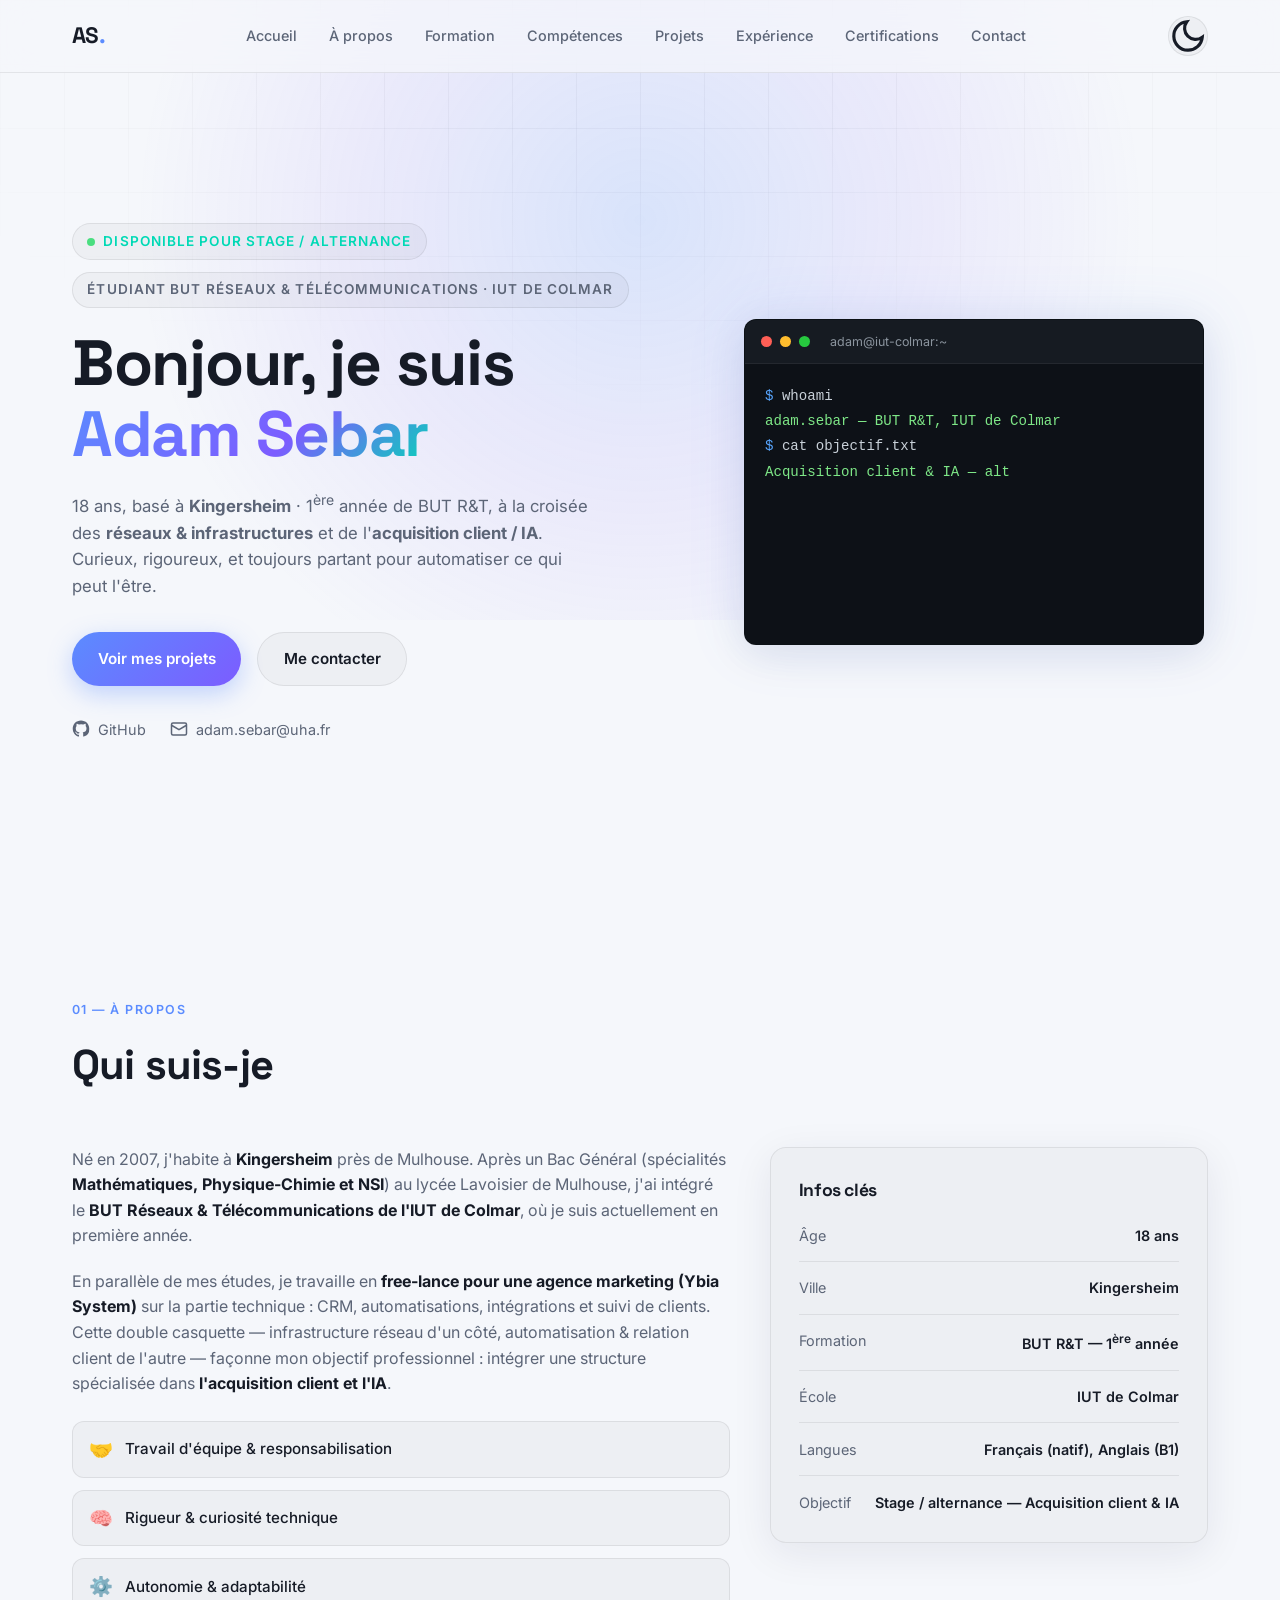
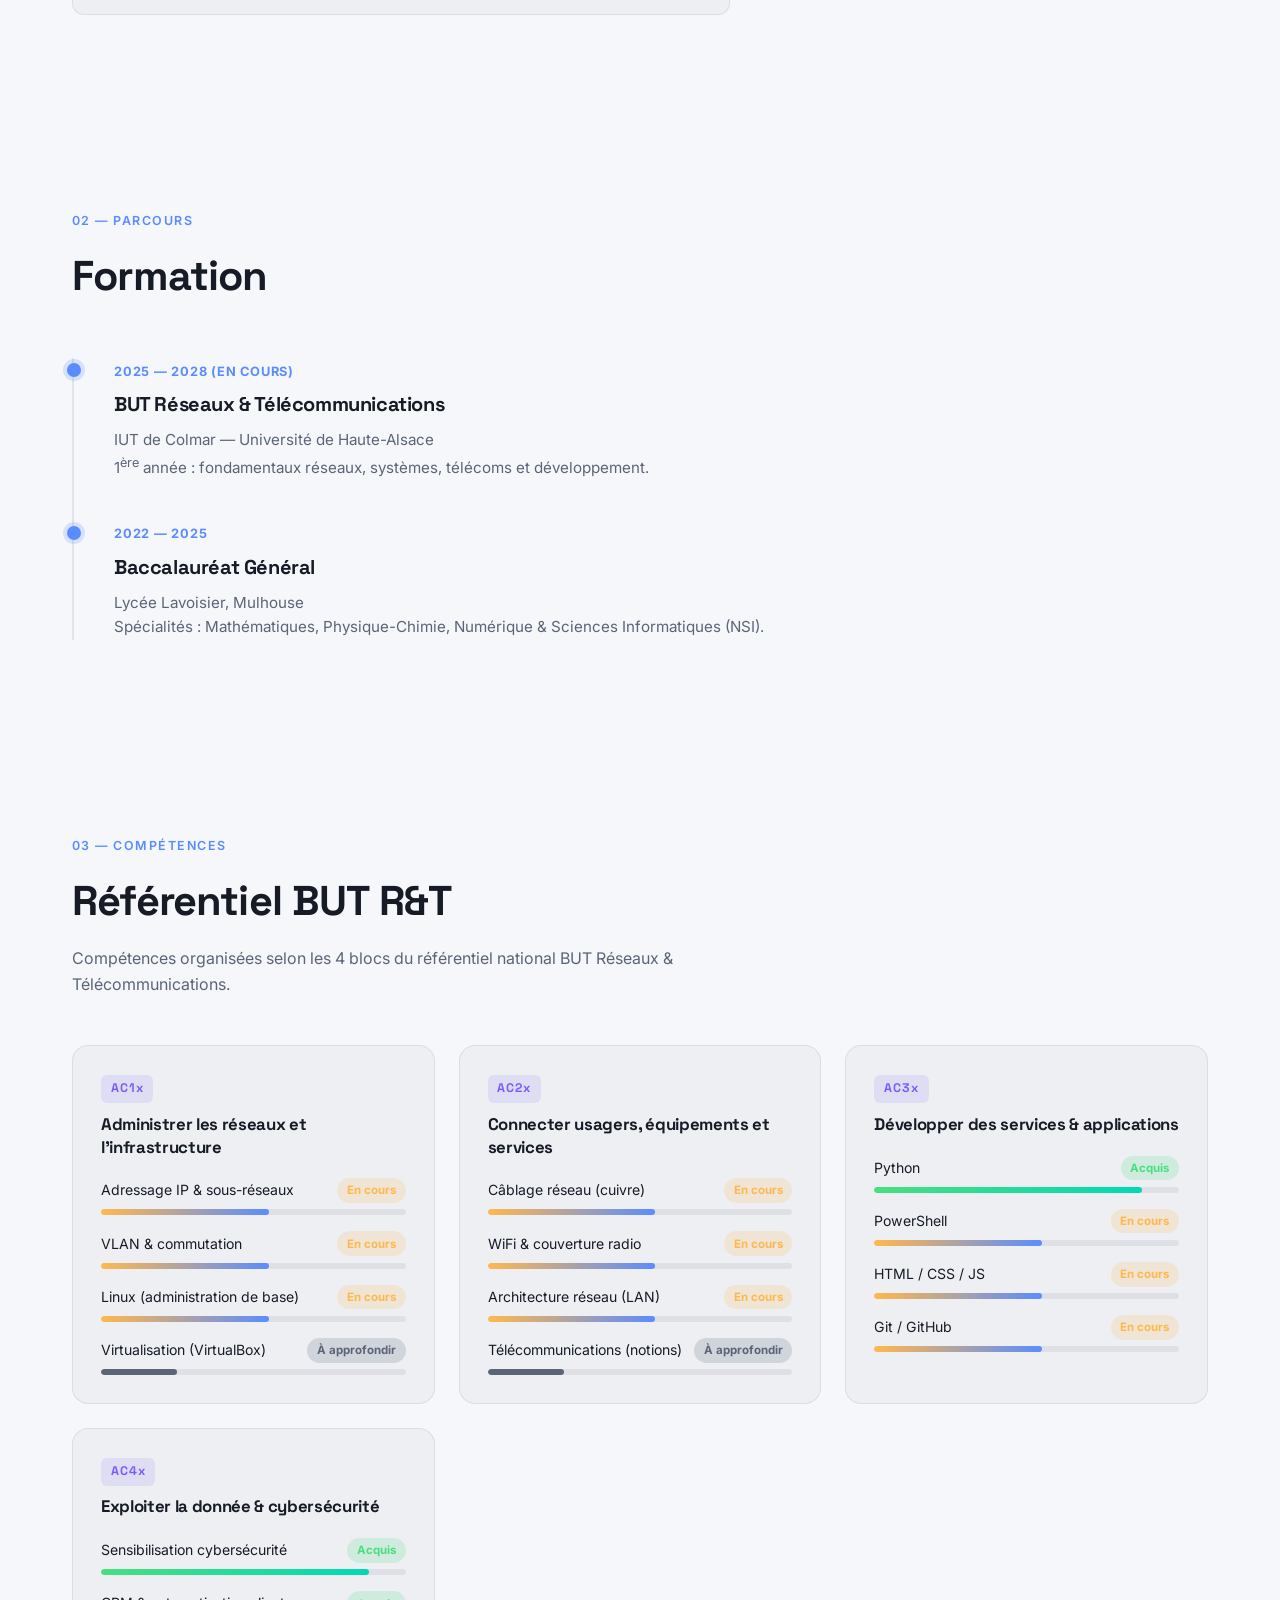
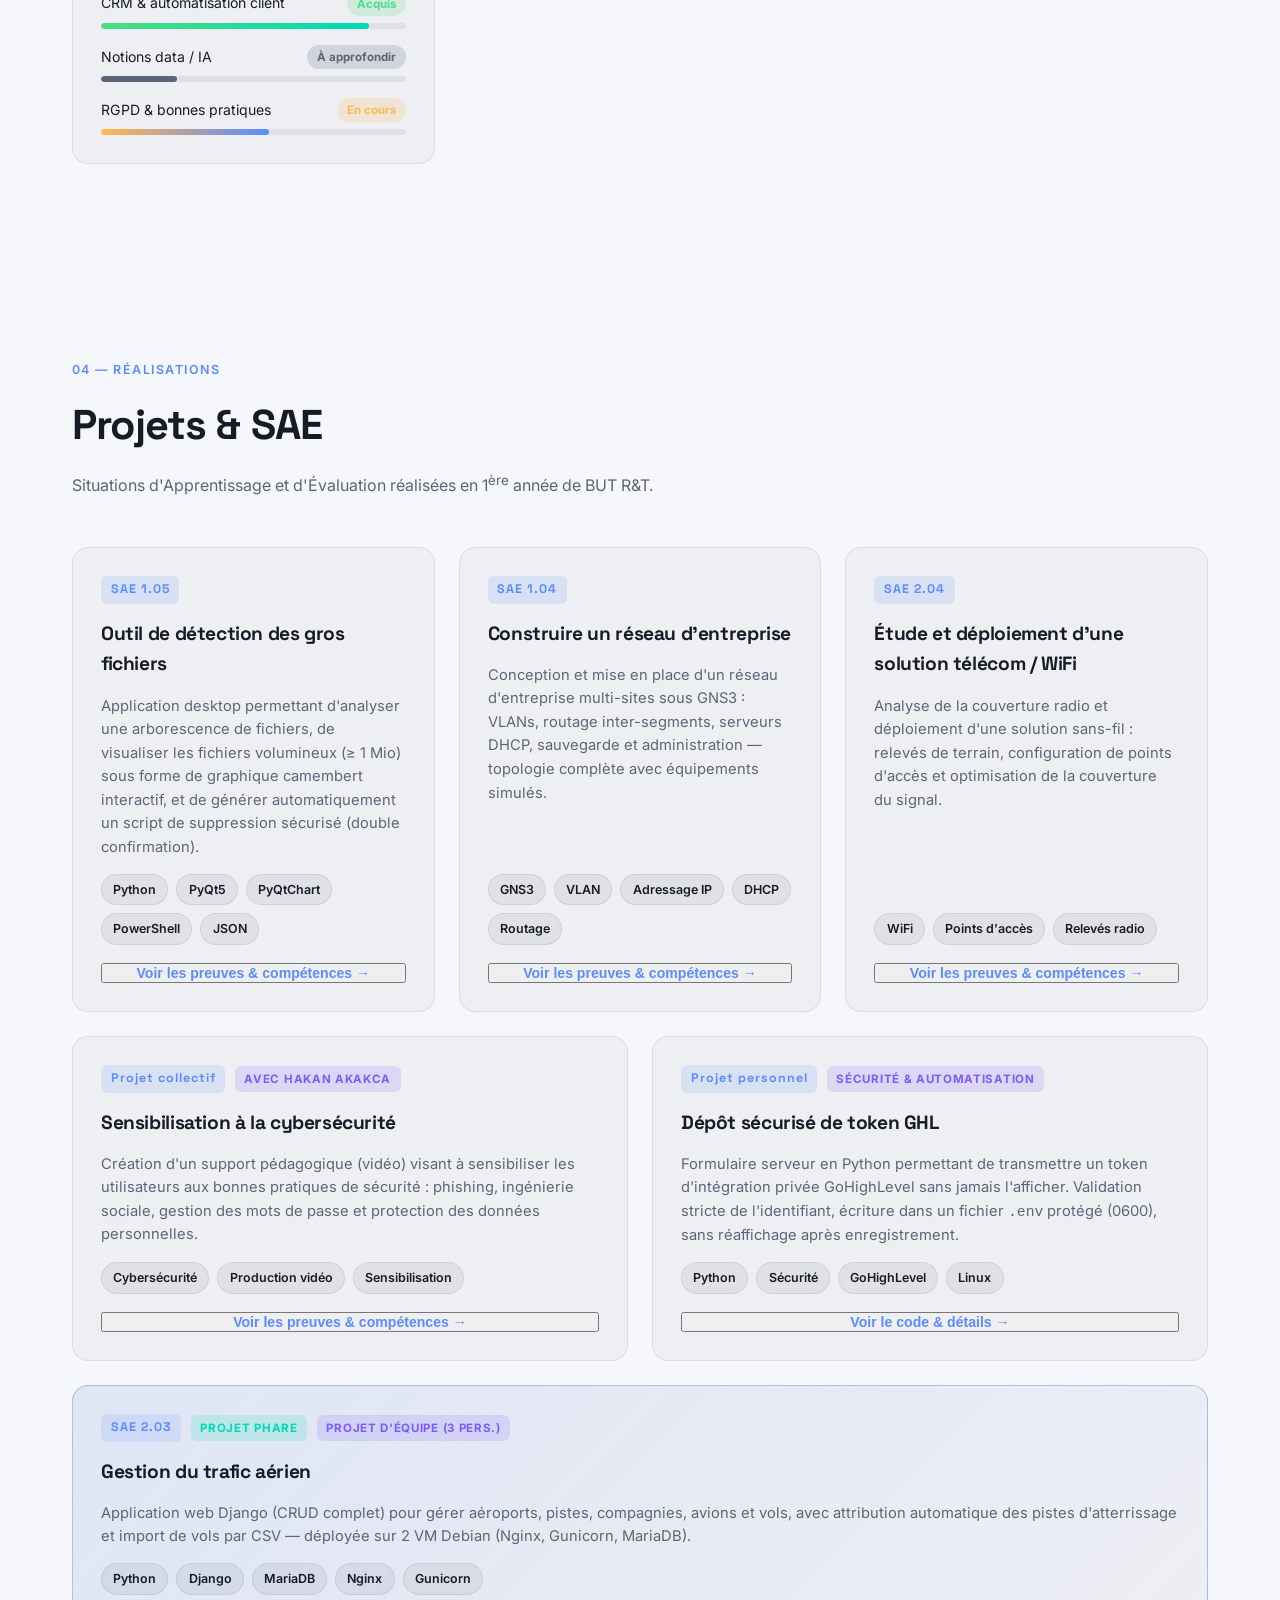
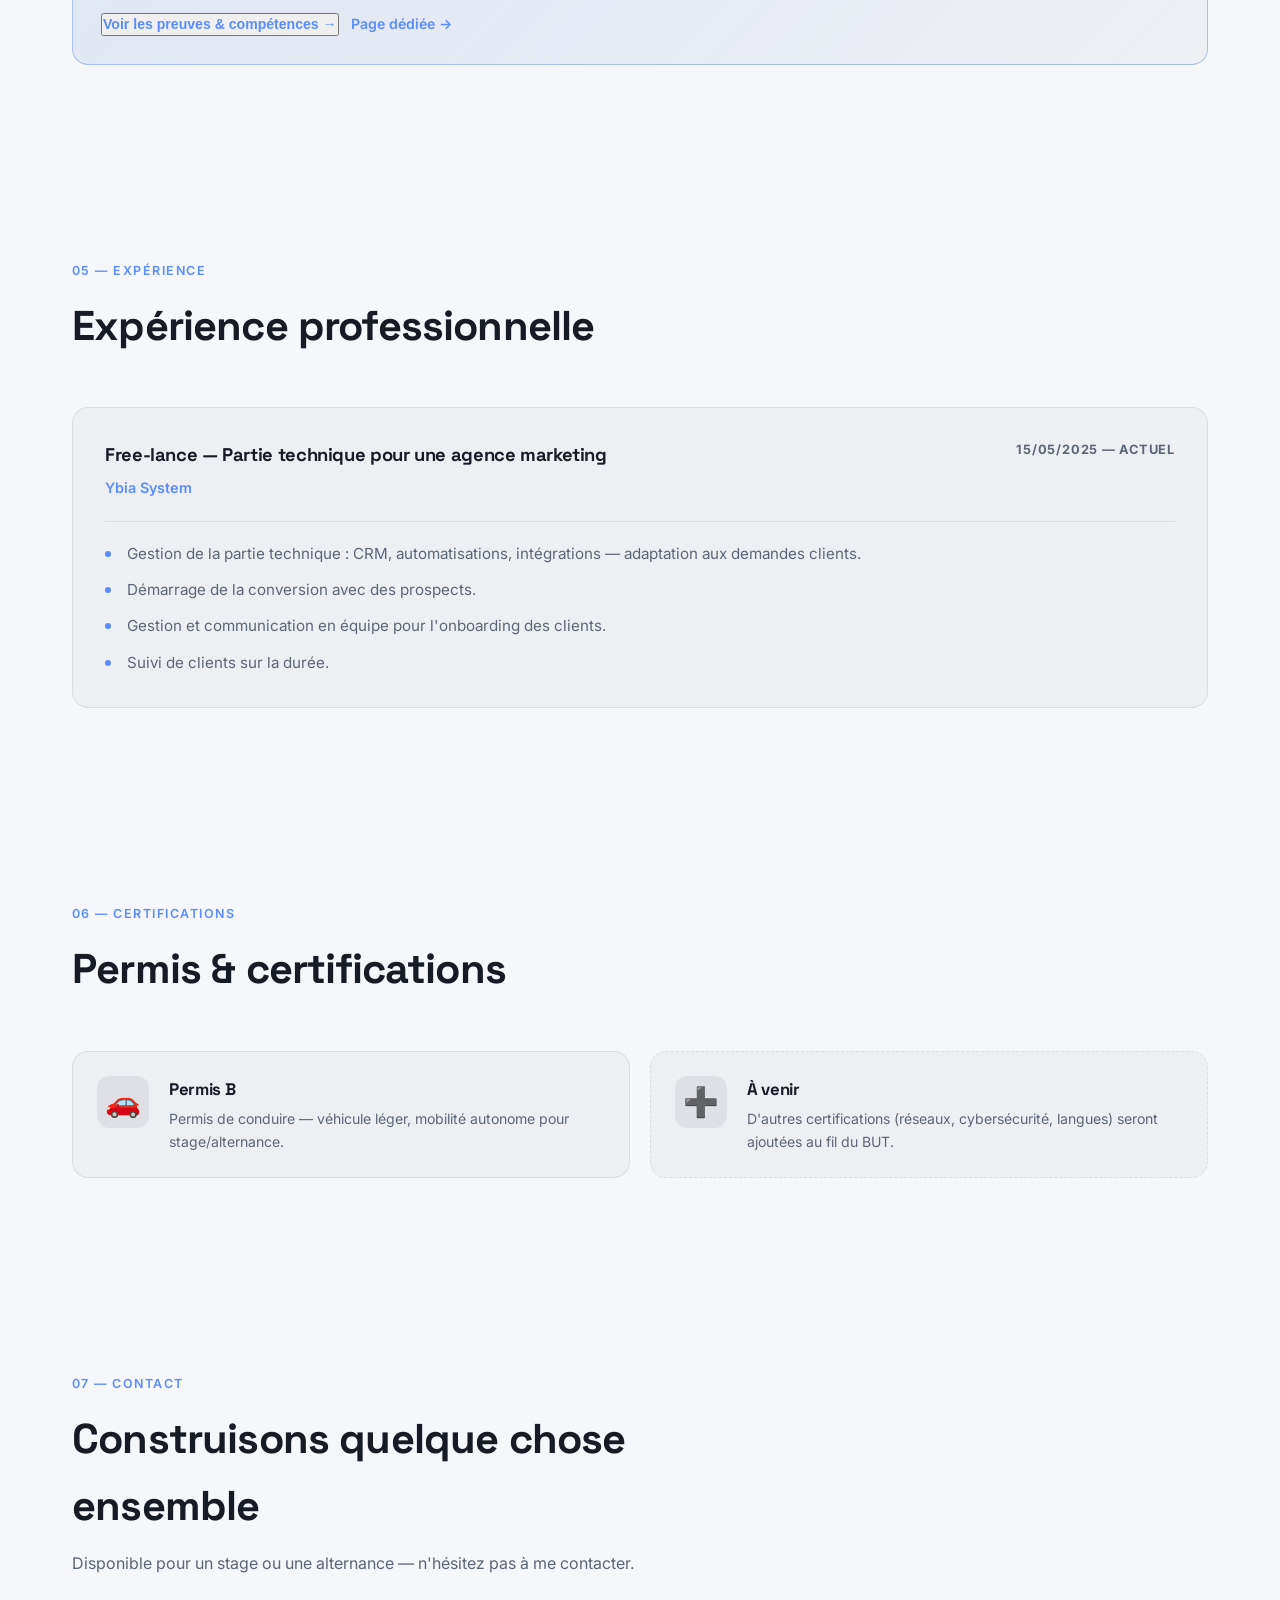
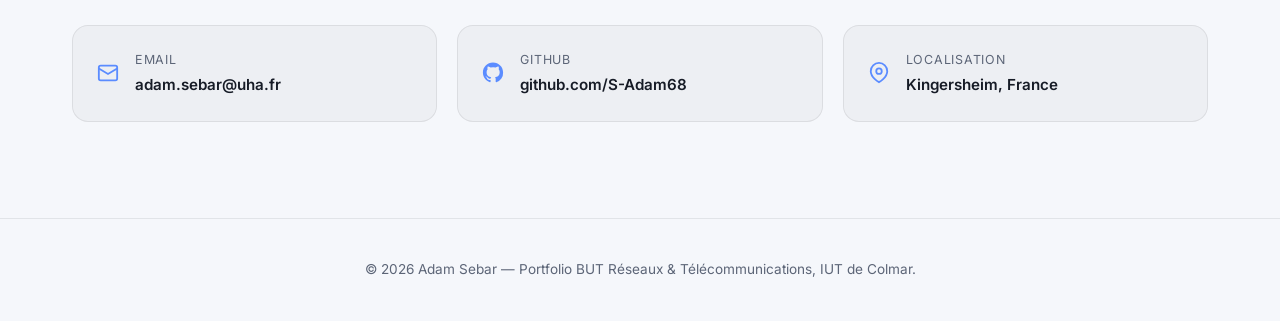
==== commit 07ad5090: "Restructure projects layout, add proofs and new GHL token project - New 3-2-1 grid layout: 3 minor S" ====
--- a/index.html
+++ b/index.html
@@ -280,107 +280,123 @@
 
     <div class="projects-grid">
 
-      <article class="project-card reveal">
-        <div class="project-top">
-          <span class="project-code">SAE 1.05</span>
-        </div>
-        <h3>Outil de détection des gros fichiers</h3>
-        <p>
-          Application desktop permettant d'analyser une arborescence de fichiers, de visualiser les
-          fichiers volumineux (≥ 1 Mio) sous forme de graphique camembert interactif, et de générer
-          automatiquement un script de suppression sécurisé (double confirmation).
-        </p>
-        <ul class="tech-list">
-          <li>Python</li><li>PyQt5</li><li>PyQtChart</li><li>PowerShell</li><li>JSON</li>
-        </ul>
-        <button class="project-link" onclick="openPopup('p-sae105')">Voir les preuves &amp; compétences →</button>
-      </article>
-
-      <article class="project-card reveal">
-        <div class="project-top">
-          <span class="project-code">SAE 1.01</span>
-        </div>
-        <h3>S'initier aux réseaux informatiques et télécommunications</h3>
-        <p>
-          Découverte des fondamentaux des réseaux : modèle OSI, adressage IP, premiers montages
-          de câbles et configuration d'équipements simples (switch, routeur) en environnement
-          contrôlé.
-        </p>
-        <ul class="tech-list">
-          <li>Réseaux</li><li>Câblage</li><li>Packet Tracer</li>
-        </ul>
-        <button class="project-link" onclick="openPopup('p-sae101')">Voir les preuves &amp; compétences →</button>
-      </article>
-
-      <article class="project-card reveal">
-        <div class="project-top">
-          <span class="project-code">SAE 1.04</span>
-        </div>
-        <h3>Construire un réseau informatique simple</h3>
-        <p>
-          Conception et mise en place d'un petit réseau local : plan d'adressage, configuration
-          des équipements actifs (switchs, routeur), tests de connectivité et de communication
-          entre postes.
-        </p>
-        <ul class="tech-list">
-          <li>VLAN</li><li>Adressage IP</li><li>Switch / Routeur</li>
-        </ul>
-        <button class="project-link" onclick="openPopup('p-sae104')">Voir les preuves &amp; compétences →</button>
-      </article>
-
-      <article class="project-card featured reveal">
-        <div class="project-top">
-          <span class="project-code">SAE 2.03</span>
-          <span class="project-pill">Projet phare</span>
-          <span class="project-pill pill-secondary">Projet d'équipe (3 pers.)</span>
-        </div>
-        <h3>Gestion du trafic aérien</h3>
-        <p>
-          Application web Django (CRUD complet) pour gérer aéroports, pistes, compagnies, avions
-          et vols, avec attribution automatique des pistes d'atterrissage et import de vols par
-          CSV — déployée sur 2 VM Debian (Nginx, Gunicorn, MariaDB).
-        </p>
-        <ul class="tech-list">
-          <li>Python</li><li>Django</li><li>MariaDB</li><li>Nginx</li><li>Gunicorn</li>
-        </ul>
-        <div style="display:flex;gap:.75rem;flex-wrap:wrap;margin-top:auto;">
-          <button class="project-link" onclick="openPopup('p-sae203')">Voir les preuves &amp; compétences →</button>
-          <a class="project-link" href="projets/sae-2-03-trafic-aerien.html">Page dédiée →</a>
-        </div>
-      </article>
-
-      <article class="project-card reveal">
-        <div class="project-top">
-          <span class="project-code">SAE 2.04</span>
-        </div>
-        <h3>Étude et déploiement d'une solution télécom / WiFi</h3>
-        <p>
-          Analyse de la couverture radio et déploiement d'une solution sans-fil : relevés
-          de terrain, configuration de points d'accès et optimisation de la couverture
-          du signal.
-        </p>
-        <ul class="tech-list">
-          <li>WiFi</li><li>Points d'accès</li><li>Relevés radio</li>
-        </ul>
-        <button class="project-link" onclick="openPopup('p-sae204')">Voir les preuves &amp; compétences →</button>
-      </article>
-
-      <article class="project-card reveal">
-        <div class="project-top">
-          <span class="project-code">Projet collectif</span>
-          <span class="project-pill pill-secondary">Avec Hakan Akakca</span>
-        </div>
-        <h3>Sensibilisation à la cybersécurité</h3>
-        <p>
-          Création d'un support pédagogique (vidéo) visant à sensibiliser les utilisateurs aux
-          bonnes pratiques de sécurité : phishing, ingénierie sociale, gestion des mots de passe
-          et protection des données personnelles.
-        </p>
-        <ul class="tech-list">
-          <li>Cybersécurité</li><li>Production vidéo</li><li>Sensibilisation</li>
-        </ul>
-        <button class="project-link" onclick="openPopup('p-cyber')">Voir les preuves &amp; compétences →</button>
-      </article>
+      <!-- Ligne 1 : 3 SAE (moins importants) -->
+      <div class="projects-row row-3">
+
+        <article class="project-card reveal">
+          <div class="project-top">
+            <span class="project-code">SAE 1.05</span>
+          </div>
+          <h3>Outil de détection des gros fichiers</h3>
+          <p>
+            Application desktop permettant d'analyser une arborescence de fichiers, de visualiser les
+            fichiers volumineux (≥ 1 Mio) sous forme de graphique camembert interactif, et de générer
+            automatiquement un script de suppression sécurisé (double confirmation).
+          </p>
+          <ul class="tech-list">
+            <li>Python</li><li>PyQt5</li><li>PyQtChart</li><li>PowerShell</li><li>JSON</li>
+          </ul>
+          <button class="project-link" onclick="openPopup('p-sae105')">Voir les preuves &amp; compétences →</button>
+        </article>
+
+        <article class="project-card reveal">
+          <div class="project-top">
+            <span class="project-code">SAE 1.04</span>
+          </div>
+          <h3>Construire un réseau d'entreprise</h3>
+          <p>
+            Conception et mise en place d'un réseau d'entreprise multi-sites sous GNS3 : VLANs,
+            routage inter-segments, serveurs DHCP, sauvegarde et administration — topologie complète
+            avec équipements simulés.
+          </p>
+          <ul class="tech-list">
+            <li>GNS3</li><li>VLAN</li><li>Adressage IP</li><li>DHCP</li><li>Routage</li>
+          </ul>
+          <button class="project-link" onclick="openPopup('p-sae104')">Voir les preuves &amp; compétences →</button>
+        </article>
+
+        <article class="project-card reveal">
+          <div class="project-top">
+            <span class="project-code">SAE 2.04</span>
+          </div>
+          <h3>Étude et déploiement d'une solution télécom / WiFi</h3>
+          <p>
+            Analyse de la couverture radio et déploiement d'une solution sans-fil : relevés
+            de terrain, configuration de points d'accès et optimisation de la couverture
+            du signal.
+          </p>
+          <ul class="tech-list">
+            <li>WiFi</li><li>Points d'accès</li><li>Relevés radio</li>
+          </ul>
+          <button class="project-link" onclick="openPopup('p-sae204')">Voir les preuves &amp; compétences →</button>
+        </article>
+
+      </div>
+
+      <!-- Ligne 2 : Cybersécurité + Projet perso GHL -->
+      <div class="projects-row row-2">
+
+        <article class="project-card reveal">
+          <div class="project-top">
+            <span class="project-code">Projet collectif</span>
+            <span class="project-pill pill-secondary">Avec Hakan Akakca</span>
+          </div>
+          <h3>Sensibilisation à la cybersécurité</h3>
+          <p>
+            Création d'un support pédagogique (vidéo) visant à sensibiliser les utilisateurs aux
+            bonnes pratiques de sécurité : phishing, ingénierie sociale, gestion des mots de passe
+            et protection des données personnelles.
+          </p>
+          <ul class="tech-list">
+            <li>Cybersécurité</li><li>Production vidéo</li><li>Sensibilisation</li>
+          </ul>
+          <button class="project-link" onclick="openPopup('p-cyber')">Voir les preuves &amp; compétences →</button>
+        </article>
+
+        <article class="project-card reveal">
+          <div class="project-top">
+            <span class="project-code">Projet personnel</span>
+            <span class="project-pill pill-secondary">Sécurité &amp; automatisation</span>
+          </div>
+          <h3>Dépôt sécurisé de token GHL</h3>
+          <p>
+            Formulaire serveur en Python permettant de transmettre un token d'intégration privée
+            GoHighLevel sans jamais l'afficher. Validation stricte de l'identifiant, écriture
+            dans un fichier <code>.env</code> protégé (0600), sans réaffichage après enregistrement.
+          </p>
+          <ul class="tech-list">
+            <li>Python</li><li>Sécurité</li><li>GoHighLevel</li><li>Linux</li>
+          </ul>
+          <button class="project-link" onclick="openPopup('p-ghl-token')">Voir le code &amp; détails →</button>
+        </article>
+
+      </div>
+
+      <!-- Ligne 3 : SAE 2.03 — projet phare, grand bloc seul -->
+      <div class="projects-row row-1">
+
+        <article class="project-card featured reveal">
+          <div class="project-top">
+            <span class="project-code">SAE 2.03</span>
+            <span class="project-pill">Projet phare</span>
+            <span class="project-pill pill-secondary">Projet d'équipe (3 pers.)</span>
+          </div>
+          <h3>Gestion du trafic aérien</h3>
+          <p>
+            Application web Django (CRUD complet) pour gérer aéroports, pistes, compagnies, avions
+            et vols, avec attribution automatique des pistes d'atterrissage et import de vols par
+            CSV — déployée sur 2 VM Debian (Nginx, Gunicorn, MariaDB).
+          </p>
+          <ul class="tech-list">
+            <li>Python</li><li>Django</li><li>MariaDB</li><li>Nginx</li><li>Gunicorn</li>
+          </ul>
+          <div style="display:flex;gap:.75rem;flex-wrap:wrap;margin-top:auto;">
+            <button class="project-link" onclick="openPopup('p-sae203')">Voir les preuves &amp; compétences →</button>
+            <a class="project-link" href="projets/sae-2-03-trafic-aerien.html">Page dédiée →</a>
+          </div>
+        </article>
+
+      </div>
 
     </div>
   </section>
@@ -490,7 +506,7 @@
     <div class="popup-section">
       <h4>🖼️ Preuves</h4>
       <div class="proof-visual">
-        <div class="proof-placeholder">📎 Capture d'écran à venir (interface + graphique camembert)</div>
+        <a class="proof-link" href="https://docs.google.com/presentation/d/1Hb5dk5Ylq6TsFJB2C_wUBq_0Lq9yMc407RE_o0-np4s/edit?usp=sharing" target="_blank" rel="noopener">📊 Présentation du projet (Google Slides) →</a>
         <pre class="popup-code"><span class="cm"># Analyse_Arborescence_.py — parcours récursif</span>
 <span class="kw">def</span> <span class="fn">analyser</span>(repertoire):
     resultats = []
@@ -526,54 +542,6 @@
   </div>
 </div>
 
-<!-- SAE 1.01 -->
-<div class="popup-overlay" id="p-sae101">
-  <div class="popup-box">
-    <div class="popup-close"><button onclick="closePopup('p-sae101')">✕</button></div>
-    <span class="popup-code-badge">SAE 1.01</span>
-    <h2>S'initier aux réseaux informatiques et télécommunications</h2>
-
-    <div class="popup-section">
-      <h4>📋 Contexte</h4>
-      <p>Première SAE du BUT R&T, orientée découverte : compréhension du modèle OSI, adressage IP, câblage cuivre (T568B) et configuration d'équipements réseau simples en salle de TP.</p>
-    </div>
-
-    <div class="popup-section">
-      <h4>🛠️ Tâches réalisées personnellement</h4>
-      <ul>
-        <li><strong>Câblage</strong> : réalisation de câbles droits et croisés avec sertissage RJ45 (norme T568B).</li>
-        <li><strong>Adressage IP</strong> : calcul de sous-réseaux, plan d'adressage VLSM.</li>
-        <li><strong>Configuration de base</strong> : paramétrage d'un switch et d'un routeur via console (Packet Tracer).</li>
-        <li><strong>Documentation</strong> : rédaction du compte-rendu de TP.</li>
-      </ul>
-    </div>
-
-    <div class="popup-section">
-      <h4>🖼️ Preuves</h4>
-      <div class="proof-visual">
-        <div class="proof-placeholder">📎 Schéma de topologie réseau à venir</div>
-        <div class="proof-placeholder">📎 Plan d'adressage IP à venir</div>
-      </div>
-    </div>
-
-    <div class="popup-section">
-      <h4>🎓 Apprentissages Critiques (AC) validés</h4>
-      <ul class="ac-list">
-        <li><strong>AC11.01</strong> — Maîtriser les lois fondamentales de l'électricité afin d'intervenir sur des équipements de réseaux et télécommunications.<br><span class="ac-justif">Justification : Compréhension des signaux électriques et optiques utilisés dans le câblage réseau (cuivre, normes T568A/B).</span></li>
-        <li><strong>AC11.03</strong> — Configurer les fonctions de base du réseau local.<br><span class="ac-justif">Justification : Configuration d'un switch (VLAN basique) et d'un routeur avec adresses IP via CLI Packet Tracer.</span></li>
-      </ul>
-    </div>
-
-    <div class="popup-section">
-      <h4>🎯 Composantes Essentielles (CE) mobilisées</h4>
-      <ul class="ac-list ce">
-        <li><strong>CE1.01</strong> — Choisir les solutions et technologies réseaux adaptées.<br><span class="ac-justif">Action : Sélection des normes de câblage et d'adressage appropriées à la topologie demandée.</span></li>
-        <li><strong>CE2.01</strong> — Mesurer et analyser les signaux.<br><span class="ac-justif">Action : Tests de continuité et vérification de la connectivité entre postes.</span></li>
-      </ul>
-    </div>
-  </div>
-</div>
-
 <!-- SAE 1.04 -->
 <div class="popup-overlay" id="p-sae104">
   <div class="popup-box">
@@ -599,8 +567,19 @@
     <div class="popup-section">
       <h4>🖼️ Preuves</h4>
       <div class="proof-visual">
-        <div class="proof-placeholder">📎 Topologie Packet Tracer + plan d'adressage à venir</div>
-        <div class="proof-placeholder">📎 Capture configuration VLANs à venir</div>
+        <img src="assets/img/gns3-schema.png" alt="Topologie GNS3 — réseau d'entreprise avec VLANs" style="max-width:100%;border-radius:6px;border:1px solid var(--border);">
+        <pre class="popup-code"><span class="cm"># Configuration VLANs — commutateur-1 ET commutateur-fed</span>
+vlan <span class="nm">100</span>
+ name administration
+vlan <span class="nm">200</span>
+ name developpeur
+vlan <span class="nm">300</span>
+ name administrateur
+vlan <span class="nm">999</span>
+ name natif-securise
+exit
+vlan dot1q tag native</pre>
+        <p style="color:var(--text-muted);font-size:.82rem;margin-top:.4rem;">VLAN 100 — 192.168.75.0/29 · VLAN 200 — 192.168.75.8/29 · VLAN 300 — 192.168.75.16/29 · VLAN 999 natif sécurisé (pas de SVI)</p>
       </div>
     </div>
 
@@ -649,7 +628,8 @@
     <div class="popup-section">
       <h4>🖼️ Preuves</h4>
       <div class="proof-visual">
-        <div class="proof-placeholder">📎 Captures de l'interface (formulaire vol + suggestion de piste) à venir</div>
+        <img src="assets/img/trafic-aerien-dashboard.png" alt="Tableau de bord — application Trafic Aérien" style="max-width:100%;border-radius:6px;border:1px solid var(--border);margin-bottom:.75rem;" onerror="this.style.display='none';this.nextElementSibling.style.display='block'">
+        <div style="display:none;padding:.75rem;border:2px dashed rgba(255,255,255,.12);border-radius:8px;color:#8b949e;font-size:.82rem;text-align:center;margin-bottom:.75rem;">📸 Dashboard Django — à déposer dans assets/img/trafic-aerien-dashboard.png</div>
         <pre class="popup-code"><span class="cm"># trouver_piste_libre() — logique d'attribution automatique</span>
 <span class="kw">def</span> <span class="fn">trouver_piste_libre</span>(aeroport_arrivee, type_avion, heure_arrivee):
     pistes = Piste.objects.filter(
@@ -695,7 +675,7 @@
 <div class="popup-overlay" id="p-sae204">
   <div class="popup-box">
     <div class="popup-close"><button onclick="closePopup('p-sae204')">✕</button></div>
-    <span class="popup-code-badge">SAE 2.04</span>
+    <span class="popup-code-badge">SAE 2.04 — avec Hakan Akakca</span>
     <h2>Étude et déploiement d'une solution télécom / WiFi</h2>
 
     <div class="popup-section">
@@ -716,8 +696,7 @@
     <div class="popup-section">
       <h4>🖼️ Preuves</h4>
       <div class="proof-visual">
-        <div class="proof-placeholder">📎 Heatmap de couverture WiFi à venir</div>
-        <div class="proof-placeholder">📎 Rapport / compte-rendu à venir</div>
+        <a class="proof-link" href="https://github.com/kior5234-blip/depot-projet/blob/main/Analyse.pdf" target="_blank" rel="noopener">📄 Rapport d'analyse WiFi (PDF) →</a>
       </div>
     </div>
 
@@ -736,6 +715,65 @@
         <li><strong>CE2.04</strong> — Déployer des équipements de réseaux sans fil.<br><span class="ac-justif">Action : Configuration et optimisation du positionnement des points d'accès pour maximiser la couverture.</span></li>
       </ul>
     </div>
+  </div>
+</div>
+
+<!-- Projet perso GHL token -->
+<div class="popup-overlay" id="p-ghl-token">
+  <div class="popup-box">
+    <div class="popup-close"><button onclick="closePopup('p-ghl-token')">✕</button></div>
+    <span class="popup-code-badge">Projet personnel — Sécurité &amp; automatisation</span>
+    <h2>Dépôt sécurisé de token GHL</h2>
+
+    <div class="popup-section">
+      <h4>📋 Contexte</h4>
+      <p>Dans le cadre de mon travail avec l'agence Ybia System, j'avais besoin de transmettre des tokens d'intégration privée GoHighLevel à un serveur sans les exposer dans une conversation ou un fichier public. J'ai développé un formulaire serveur en Python qui reçoit le token, le valide, l'écrit dans un fichier <code>.env</code> protégé et ne l'affiche jamais après enregistrement.</p>
+    </div>
+
+    <div class="popup-section">
+      <h4>🖼️ Preuves</h4>
+      <div class="proof-visual">
+        <img src="assets/img/ghl-token-form.png" alt="Formulaire de dépôt sécurisé de token GHL" style="max-width:100%;border-radius:6px;border:1px solid var(--border);" onerror="this.style.display='none';this.nextElementSibling.style.display='block'">
+        <div style="display:none;padding:.75rem;border:2px dashed rgba(255,255,255,.12);border-radius:8px;color:#8b949e;font-size:.82rem;text-align:center;">📸 Capture du formulaire — à déposer dans assets/img/ghl-token-form.png</div>
+        <p style="color:var(--text-muted);font-size:.82rem;margin-top:.4rem;">Le formulaire permet de déposer un token privé GHL : l'utilisateur renseigne le Location ID et le token, enregistré directement côté serveur sans jamais être réaffiché.</p>
+      </div>
+    </div>
+
+    <div class="popup-section">
+      <h4>💻 Extrait de code essentiel</h4>
+      <pre class="popup-code"><span class="cm"># Validation stricte de l'identifiant et du token</span>
+ENV_PATH = Path(<span class="st">"/opt/data/.env"</span>)
+LOCATION_RE = re.compile(<span class="st">r"^[A-Za-z0-9_-]{8,80}$"</span>)
+
+<span class="kw">def</span> <span class="fn">write_env_value</span>(key_name: str, key_value: str) -> <span class="kw">None</span>:
+    lines = ENV_PATH.read_text(errors=<span class="st">"ignore"</span>).splitlines() <span class="kw">if</span> ENV_PATH.exists() <span class="kw">else</span> []
+    out = []
+    updated = <span class="kw">False</span>
+    <span class="kw">for</span> line <span class="kw">in</span> lines:
+        <span class="kw">if</span> line.strip().startswith(<span class="st">f"</span>{key_name}<span class="st">="</span>):
+            out.append(<span class="st">f"</span>{key_name}<span class="st">=</span>{key_value}<span class="st">"</span>)
+            updated = <span class="kw">True</span>
+        <span class="kw">else</span>:
+            out.append(line)
+    <span class="kw">if not</span> updated:
+        out.append(<span class="st">f"</span>{key_name}<span class="st">=</span>{key_value}<span class="st">"</span>)
+    ENV_PATH.write_text(<span class="st">"\n"</span>.join(out) + <span class="st">"\n"</span>)
+    os.chmod(ENV_PATH, <span class="nm">0o600</span>)  <span class="cm"># accès serveur uniquement</span>
+
+<span class="cm"># Récupération et validation des entrées formulaire</span>
+location_id = form.get(<span class="st">"location_id"</span>, [<span class="st">""</span>])[<span class="nm">0</span>].strip()
+token       = form.get(<span class="st">"token"</span>,       [<span class="st">""</span>])[<span class="nm">0</span>].strip()
+
+<span class="kw">if not</span> LOCATION_RE.match(location_id):
+    <span class="kw">raise</span> ValueError(<span class="st">"Location ID invalide"</span>)
+<span class="kw">if</span> len(token) < <span class="nm">20</span> <span class="kw">or</span> <span class="st">"\n"</span> <span class="kw">in</span> token:
+    <span class="kw">raise</span> ValueError(<span class="st">"Token invalide"</span>)
+
+key_name = <span class="st">f"GHL_LOCATION_TOKEN_</span>{location_id}<span class="st">"</span>
+write_env_value(key_name, token)</pre>
+      <p style="color:var(--text-muted);font-size:.85rem;margin-top:.75rem;">Validation du Location ID par regex, nom de variable structuré <code>GHL_LOCATION_TOKEN_&lt;ID&gt;</code>, écriture dans <code>.env</code> avec permissions <code>0600</code> — le token n'est jamais réaffiché ni transmis dans une conversation.</p>
+    </div>
+
   </div>
 </div>
 
@@ -763,8 +801,7 @@
     <div class="popup-section">
       <h4>🖼️ Preuves</h4>
       <div class="proof-visual">
-        <div class="proof-placeholder">📎 Extrait vidéo / miniature à venir</div>
-        <div class="proof-placeholder">📎 Support de présentation (PDF) à venir</div>
+        <a class="proof-link" href="https://www.youtube.com/watch?v=PUOPbD3qgug" target="_blank" rel="noopener">▶ Vidéo de sensibilisation — YouTube →</a>
       </div>
     </div>
 
--- a/css/style.css
+++ b/css/style.css
@@ -557,9 +557,24 @@
 
 /* ============ Projects ============ */
 .projects-grid {
+  display: flex;
+  flex-direction: column;
+  gap: 1.5rem;
+}
+
+.projects-row {
   display: grid;
-  grid-template-columns: repeat(auto-fit, minmax(320px, 1fr));
   gap: 1.5rem;
+}
+
+.row-3 { grid-template-columns: repeat(3, 1fr); }
+.row-2 { grid-template-columns: repeat(2, 1fr); }
+.row-1 { grid-template-columns: 1fr; }
+
+@media (max-width: 900px) {
+  .row-3 { grid-template-columns: 1fr; }
+  .row-2 { grid-template-columns: 1fr; }
+  .row-1 { max-width: 100%; }
 }
 
 .project-card {
@@ -576,7 +591,6 @@
 .project-card:hover { transform: translateY(-4px); border-color: var(--accent); box-shadow: var(--shadow); }
 
 .project-card.featured {
-  grid-column: span 2;
   background: linear-gradient(135deg, color-mix(in srgb, var(--accent) 10%, var(--surface)), var(--surface));
   border-color: color-mix(in srgb, var(--accent) 35%, var(--border));
 }
@@ -872,6 +886,18 @@
   font-size: .85rem;
   margin-bottom: .75rem;
 }
+.proof-link {
+  display: inline-block;
+  padding: .45rem .9rem;
+  border: 1px solid var(--accent, #58a6ff);
+  border-radius: 6px;
+  color: var(--accent, #58a6ff);
+  font-size: .85rem;
+  text-decoration: none;
+  margin-bottom: .75rem;
+  transition: background .18s;
+}
+.proof-link:hover { background: rgba(88,166,255,.12); }
 
 .popup-code {
   background: #0d1117;
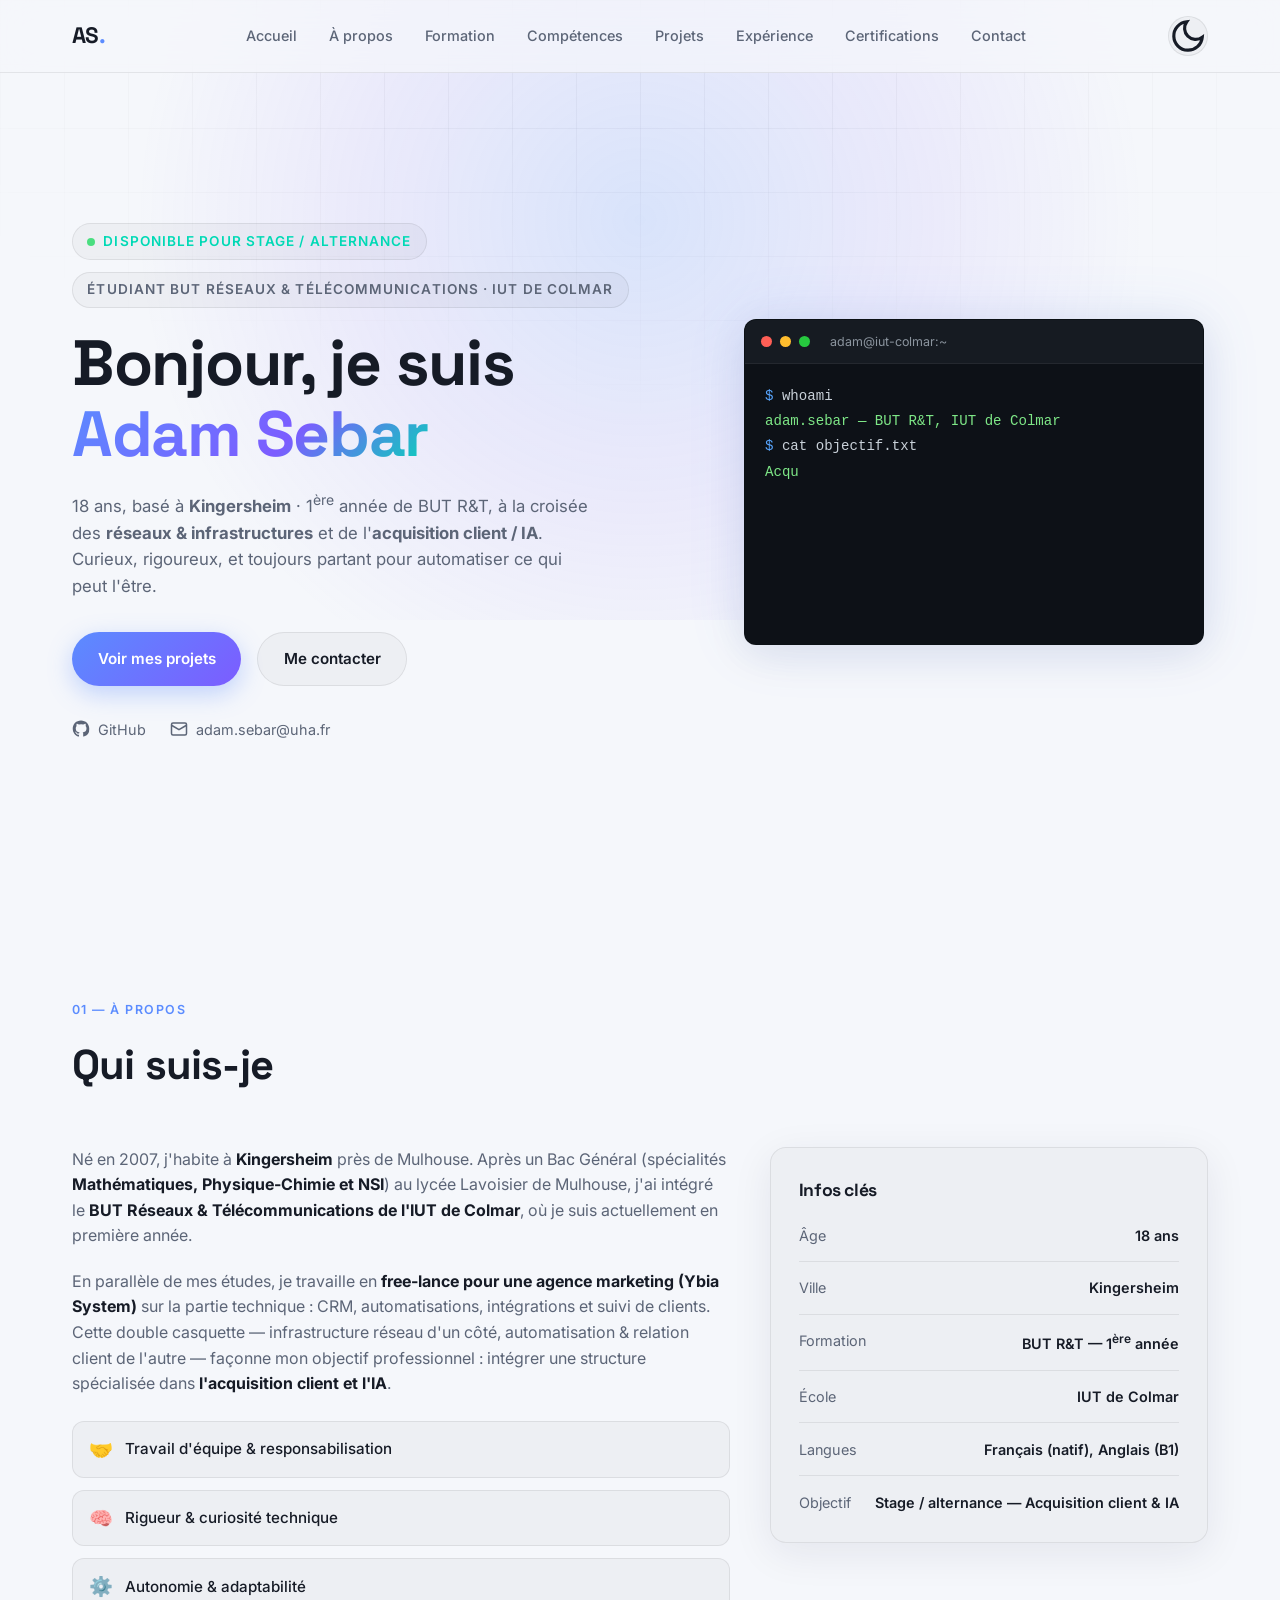
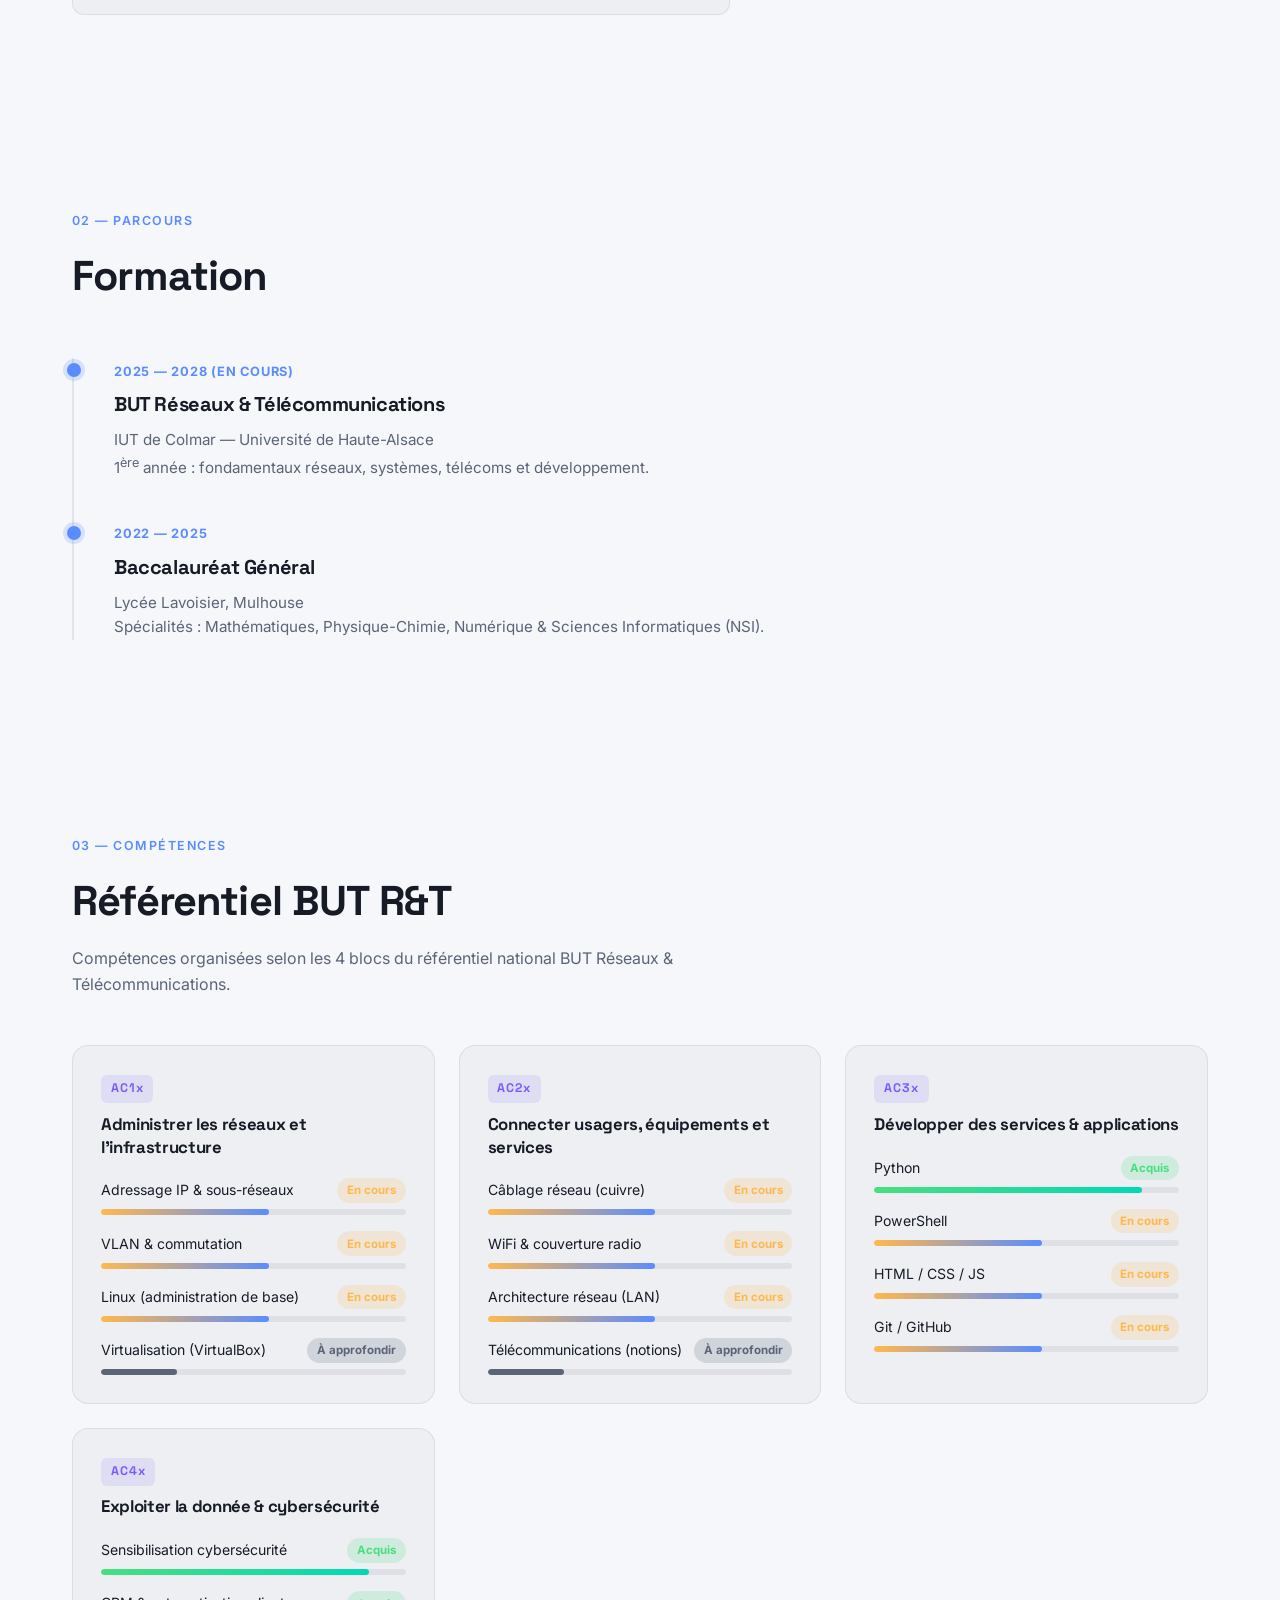
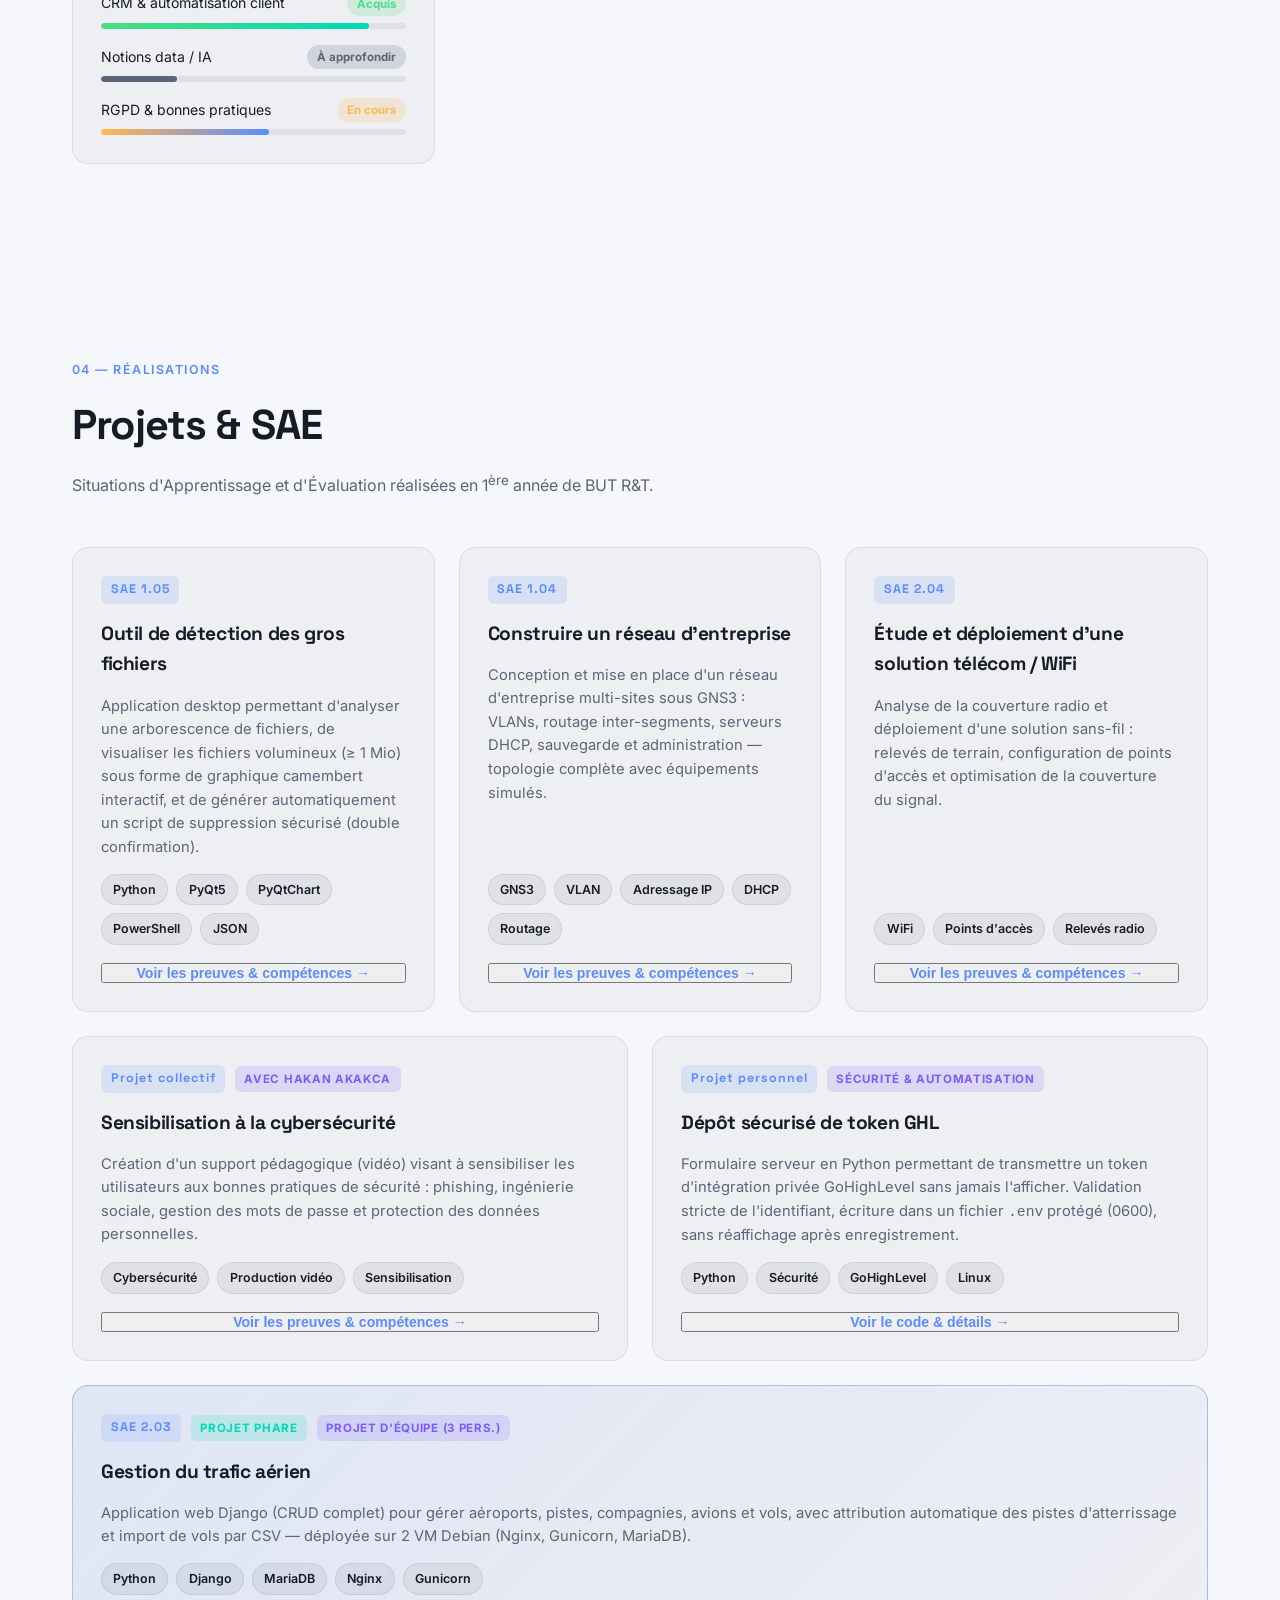
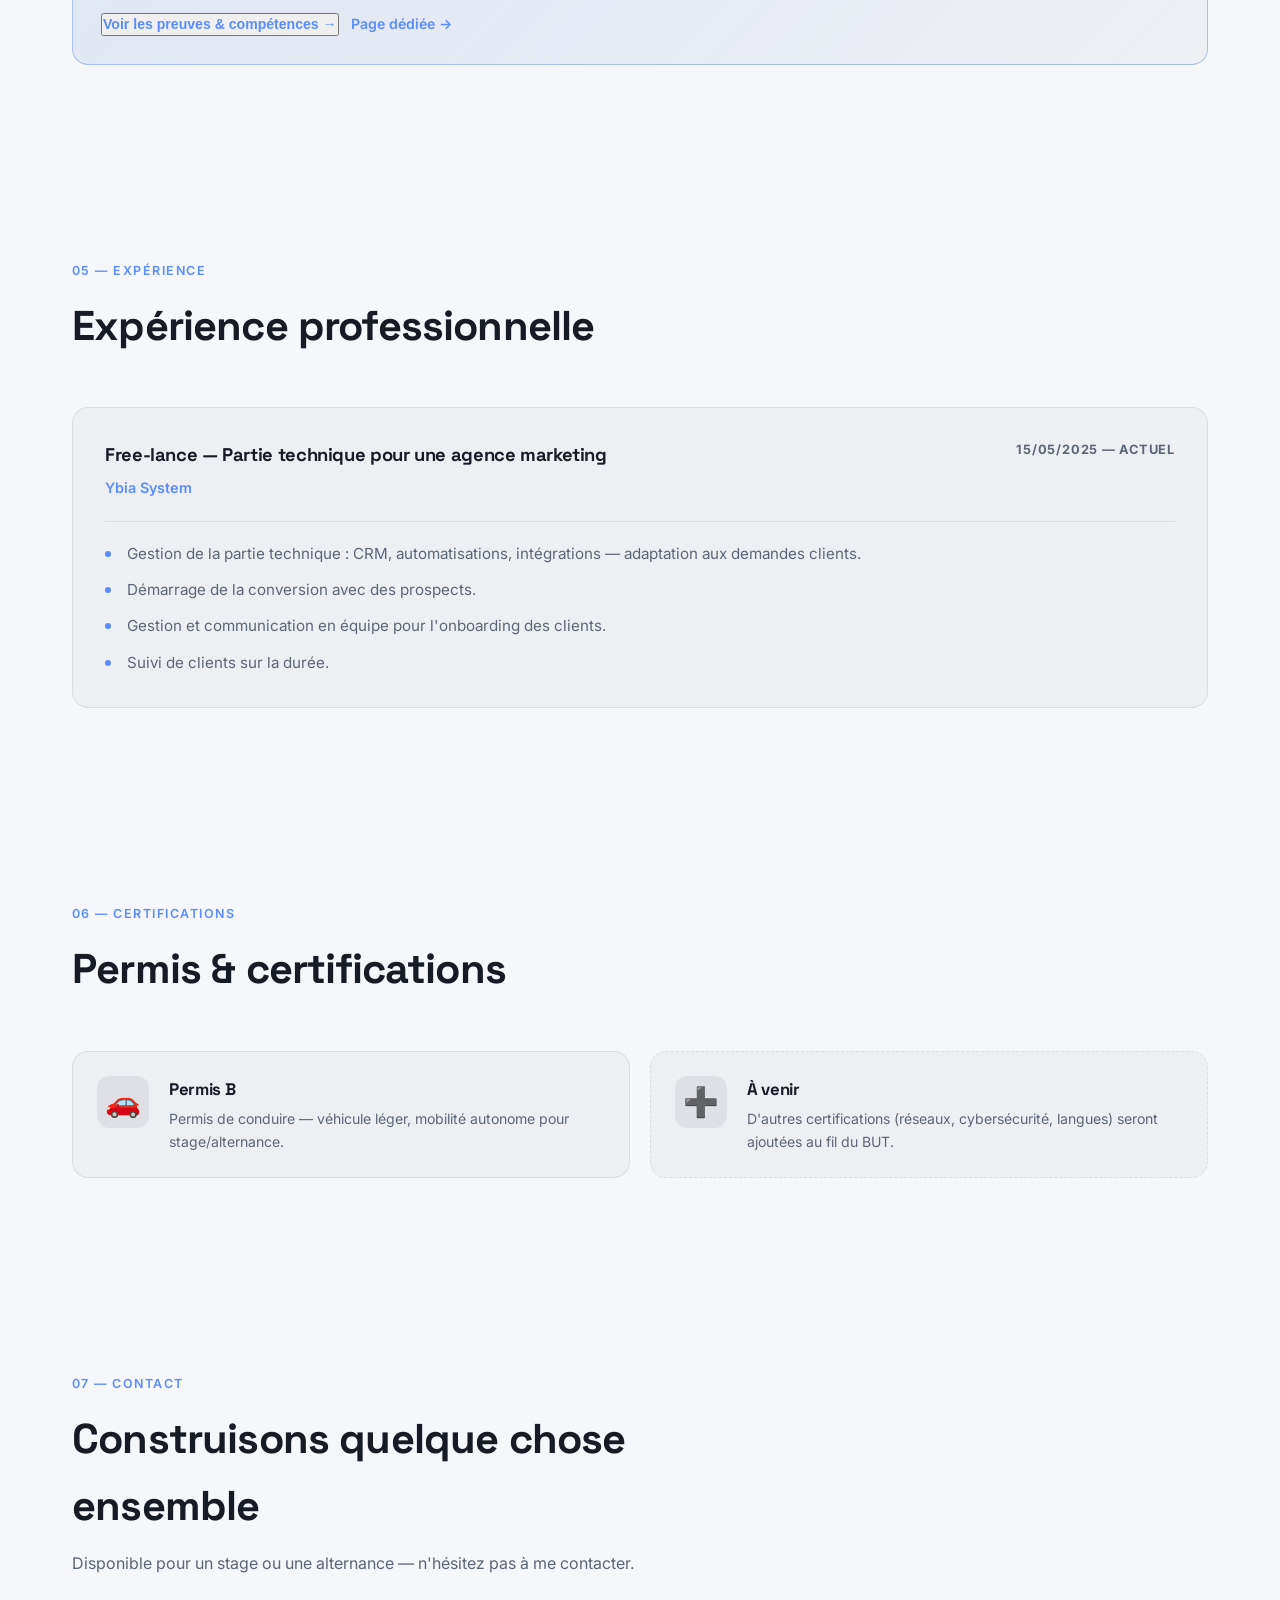
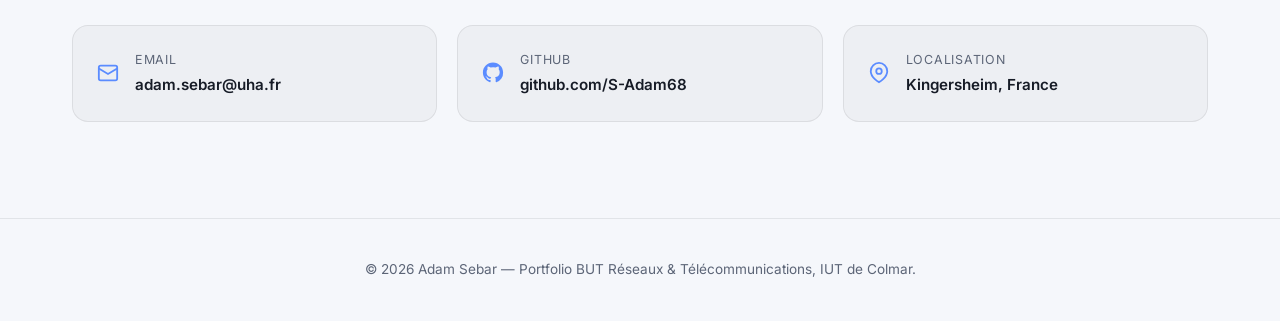
==== commit 1db78a05: "Add correct GHL token form screenshot Co-Authored-By: Claude Sonnet 4.6 <noreply@anthropic.com>" ====
--- a/index.html
+++ b/index.html
@@ -733,7 +733,7 @@
     <div class="popup-section">
       <h4>🖼️ Preuves</h4>
       <div class="proof-visual">
-        <img src="assets/img/ghl-token-form.png" alt="Formulaire de dépôt sécurisé de token GHL" style="max-width:100%;border-radius:6px;border:1px solid var(--border);" onerror="this.style.display='none';this.nextElementSibling.style.display='block'">
+        <img src="assets/img/ghl-token-form.JPG" alt="Formulaire de dépôt sécurisé de token GHL" style="max-width:100%;border-radius:6px;border:1px solid var(--border);" onerror="this.style.display='none';this.nextElementSibling.style.display='block'">
         <div style="display:none;padding:.75rem;border:2px dashed rgba(255,255,255,.12);border-radius:8px;color:#8b949e;font-size:.82rem;text-align:center;">📸 Capture du formulaire — à déposer dans assets/img/ghl-token-form.png</div>
         <p style="color:var(--text-muted);font-size:.82rem;margin-top:.4rem;">Le formulaire permet de déposer un token privé GHL : l'utilisateur renseigne le Location ID et le token, enregistré directement côté serveur sans jamais être réaffiché.</p>
       </div>
